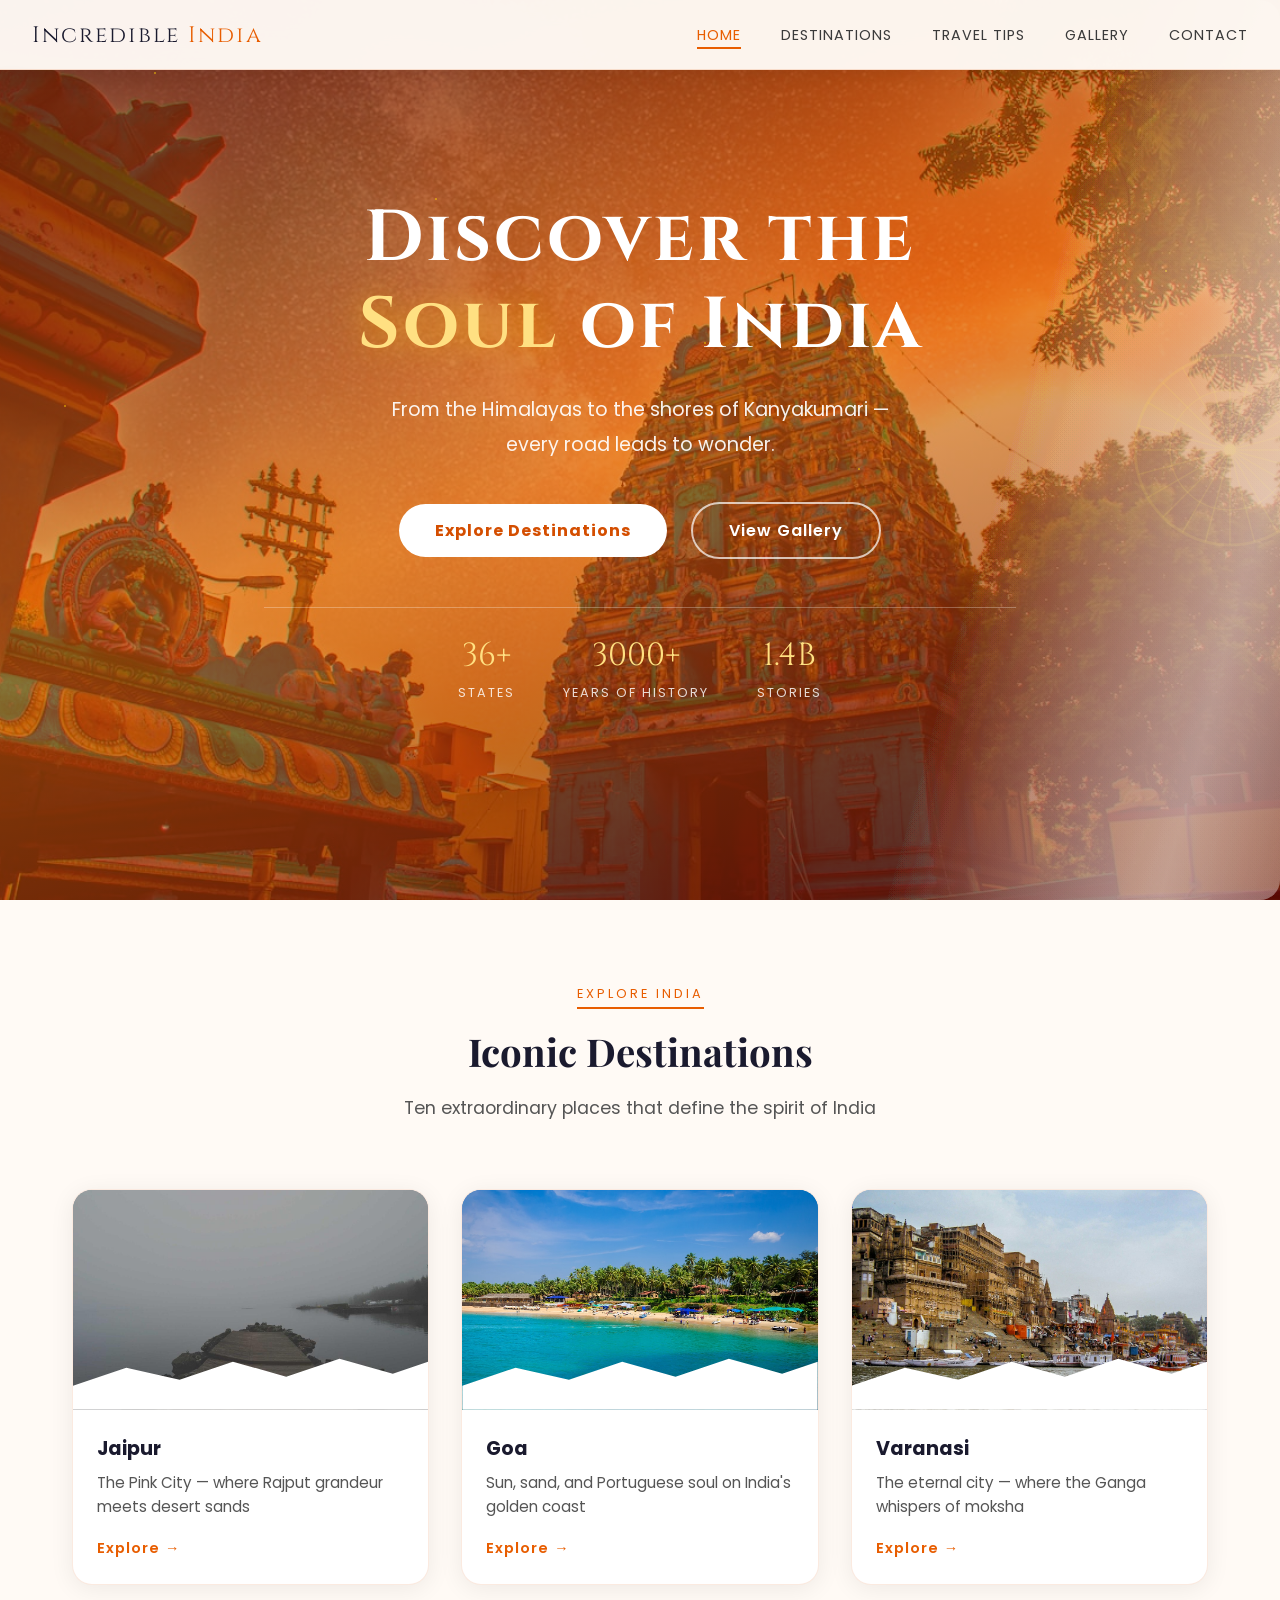
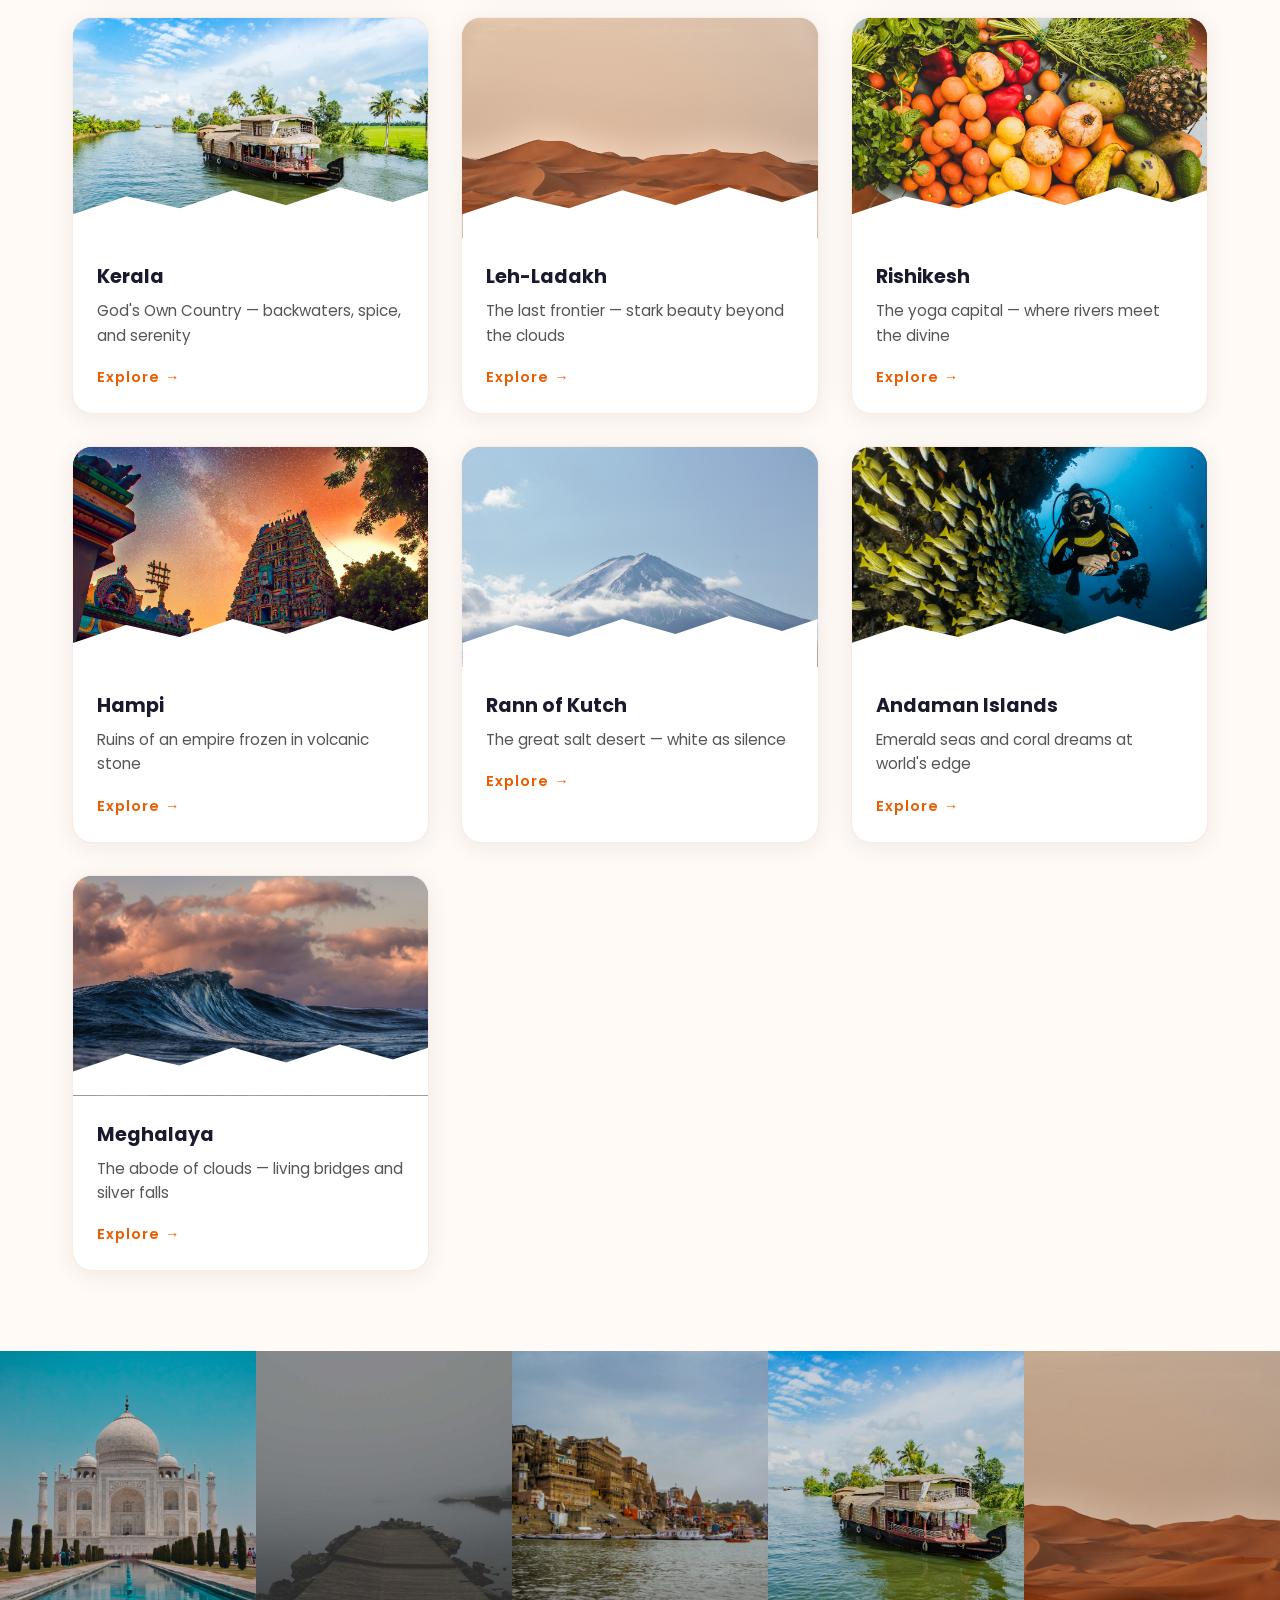
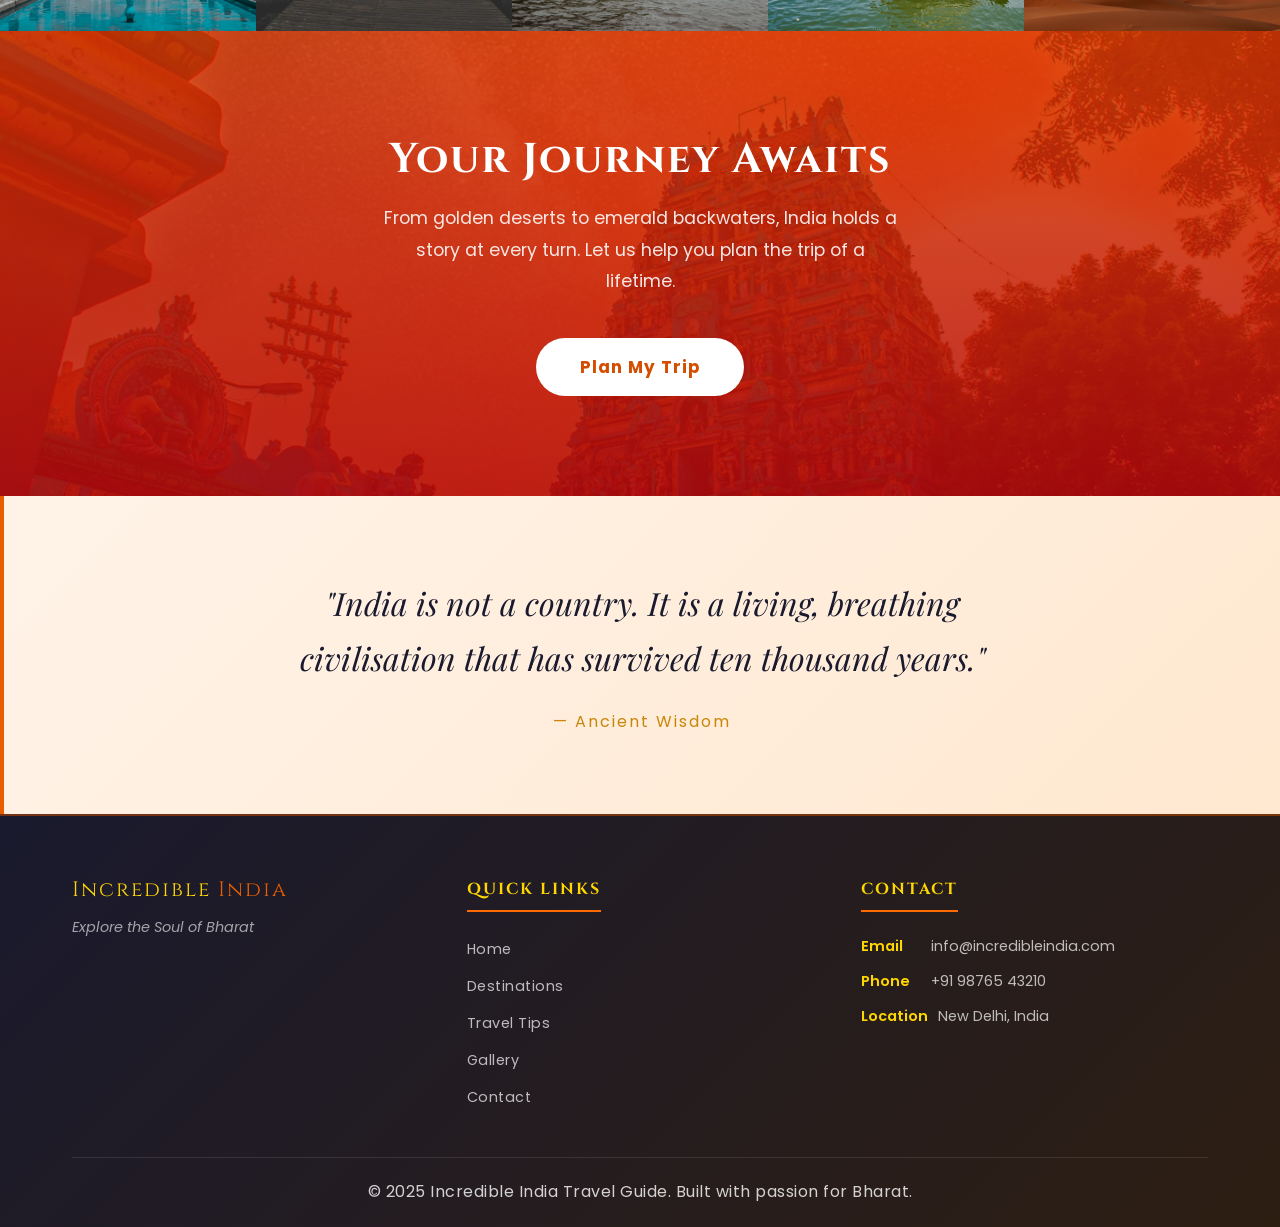
==== index.html @ 0c3a96b6 "Incredible India travel portal — initial commit" ====
<!DOCTYPE html>
<html lang="en">
<head>
  <meta charset="UTF-8">
  <meta name="viewport" content="width=device-width, initial-scale=1.0">
  <title>Incredible India Travel Guide</title>
  <meta name="description" content="Explore India — temples, beaches, mountains and more.">
  <link rel="stylesheet" href="css/style.css">
</head>
<body>

<nav class="navbar">
  <div class="logo">Incredible <span class="logo-accent">India</span></div>
  <ul class="nav-links">
    <li><a href="index.html">Home</a></li>
    <li><a href="destinations.html">Destinations</a></li>
    <li><a href="travel-tips.html">Travel Tips</a></li>
    <li><a href="gallery.html">Gallery</a></li>
    <li><a href="contact.html">Contact</a></li>
  </ul>
  <div class="burger" id="burger-btn">
    <span></span>
    <span></span>
    <span></span>
  </div>
</nav>

<section class="hero">
  <div class="hero-bg"></div>

  <div class="particles-container">
    <div class="particle"></div>
    <div class="particle"></div>
    <div class="particle"></div>
    <div class="particle"></div>
    <div class="particle"></div>
    <div class="particle"></div>
    <div class="particle"></div>
    <div class="particle"></div>
  </div>

  <svg class="chakra-bg" width="200" height="200" viewBox="0 0 200 200" xmlns="http://www.w3.org/2000/svg">
    <circle cx="100" cy="100" r="95" fill="none" stroke="#FFD700" stroke-width="3" opacity="0.12"/>
    <circle cx="100" cy="100" r="60" fill="none" stroke="#FFD700" stroke-width="1.5" opacity="0.12"/>
    <circle cx="100" cy="100" r="6" fill="#FFD700" opacity="0.12"/>
    <g stroke="#FFD700" stroke-width="1.5" opacity="0.12">
      <line x1="100" y1="100" x2="100" y2="5" transform="rotate(0 100 100)"/>
      <line x1="100" y1="100" x2="100" y2="5" transform="rotate(15 100 100)"/>
      <line x1="100" y1="100" x2="100" y2="5" transform="rotate(30 100 100)"/>
      <line x1="100" y1="100" x2="100" y2="5" transform="rotate(45 100 100)"/>
      <line x1="100" y1="100" x2="100" y2="5" transform="rotate(60 100 100)"/>
      <line x1="100" y1="100" x2="100" y2="5" transform="rotate(75 100 100)"/>
      <line x1="100" y1="100" x2="100" y2="5" transform="rotate(90 100 100)"/>
      <line x1="100" y1="100" x2="100" y2="5" transform="rotate(105 100 100)"/>
      <line x1="100" y1="100" x2="100" y2="5" transform="rotate(120 100 100)"/>
      <line x1="100" y1="100" x2="100" y2="5" transform="rotate(135 100 100)"/>
      <line x1="100" y1="100" x2="100" y2="5" transform="rotate(150 100 100)"/>
      <line x1="100" y1="100" x2="100" y2="5" transform="rotate(165 100 100)"/>
      <line x1="100" y1="100" x2="100" y2="5" transform="rotate(180 100 100)"/>
      <line x1="100" y1="100" x2="100" y2="5" transform="rotate(195 100 100)"/>
      <line x1="100" y1="100" x2="100" y2="5" transform="rotate(210 100 100)"/>
      <line x1="100" y1="100" x2="100" y2="5" transform="rotate(225 100 100)"/>
      <line x1="100" y1="100" x2="100" y2="5" transform="rotate(240 100 100)"/>
      <line x1="100" y1="100" x2="100" y2="5" transform="rotate(255 100 100)"/>
      <line x1="100" y1="100" x2="100" y2="5" transform="rotate(270 100 100)"/>
      <line x1="100" y1="100" x2="100" y2="5" transform="rotate(285 100 100)"/>
      <line x1="100" y1="100" x2="100" y2="5" transform="rotate(300 100 100)"/>
      <line x1="100" y1="100" x2="100" y2="5" transform="rotate(315 100 100)"/>
      <line x1="100" y1="100" x2="100" y2="5" transform="rotate(330 100 100)"/>
      <line x1="100" y1="100" x2="100" y2="5" transform="rotate(345 100 100)"/>
    </g>
  </svg>

  <div class="hero-content">
    <h1>Discover the <span>Soul</span> of India</h1>
    <p>From the Himalayas to the shores of Kanyakumari —
       every road leads to wonder.</p>
    <div class="hero-buttons">
      <a href="destinations.html" class="btn btn-primary">Explore Destinations</a>
      <a href="gallery.html" class="btn btn-outline">View Gallery</a>
    </div>
    <div class="hero-stats">
      <div class="stat-item">
        <span class="stat-number">36+</span>
        <span class="stat-label">States</span>
      </div>
      <div class="stat-item">
        <span class="stat-number">3000+</span>
        <span class="stat-label">Years of History</span>
      </div>
      <div class="stat-item">
        <span class="stat-number">1.4B</span>
        <span class="stat-label">Stories</span>
      </div>
    </div>
  </div>
</section>

<section class="destinations-preview" id="destinations-preview">
  <div class="container">
    <div class="section-header">
      <span class="section-tag">Explore India</span>
      <h2>Iconic Destinations</h2>
      <p>Ten extraordinary places that define the spirit of India</p>
    </div>
    <div class="cards-grid">

      <div class="dest-card card-jaipur">
        <div class="card-art"><img src="images/jaipur.jpg" alt="Hawa Mahal, Jaipur" loading="lazy"></div>
        <div class="card-info">
          <h3>Jaipur</h3>
          <p>The Pink City — where Rajput grandeur meets desert sands</p>
          <a href="destinations.html#jaipur" class="card-link">Explore <span>→</span></a>
        </div>
      </div>

      <div class="dest-card card-goa">
        <div class="card-art"><img src="images/goa.jpg" alt="Goa Beach" loading="lazy"></div>
        <div class="card-info">
          <h3>Goa</h3>
          <p>Sun, sand, and Portuguese soul on India's golden coast</p>
          <a href="destinations.html#goa" class="card-link">Explore <span>→</span></a>
        </div>
      </div>

      <div class="dest-card card-varanasi">
        <div class="card-art"><img src="images/varanasi.jpg" alt="Varanasi Ghats" loading="lazy"></div>
        <div class="card-info">
          <h3>Varanasi</h3>
          <p>The eternal city — where the Ganga whispers of moksha</p>
          <a href="destinations.html#varanasi" class="card-link">Explore <span>→</span></a>
        </div>
      </div>

      <div class="dest-card card-kerala">
        <div class="card-art"><img src="images/kerala.jpg" alt="Kerala Backwaters" loading="lazy"></div>
        <div class="card-info">
          <h3>Kerala</h3>
          <p>God's Own Country — backwaters, spice, and serenity</p>
          <a href="destinations.html#kerala" class="card-link">Explore <span>→</span></a>
        </div>
      </div>

      <div class="dest-card card-ladakh">
        <div class="card-art"><img src="images/ladakh.jpg" alt="Leh-Ladakh Mountains" loading="lazy"></div>
        <div class="card-info">
          <h3>Leh-Ladakh</h3>
          <p>The last frontier — stark beauty beyond the clouds</p>
          <a href="destinations.html#ladakh" class="card-link">Explore <span>→</span></a>
        </div>
      </div>

      <div class="dest-card card-rishikesh">
        <div class="card-art"><img src="images/rishikesh.jpg" alt="Rishikesh Ganga" loading="lazy"></div>
        <div class="card-info">
          <h3>Rishikesh</h3>
          <p>The yoga capital — where rivers meet the divine</p>
          <a href="destinations.html#rishikesh" class="card-link">Explore <span>→</span></a>
        </div>
      </div>

      <div class="dest-card card-hampi">
        <div class="card-art"><img src="images/hampi.jpg" alt="Hampi Ruins" loading="lazy"></div>
        <div class="card-info">
          <h3>Hampi</h3>
          <p>Ruins of an empire frozen in volcanic stone</p>
          <a href="destinations.html#hampi" class="card-link">Explore <span>→</span></a>
        </div>
      </div>

      <div class="dest-card card-kutch">
        <div class="card-art"><img src="images/kutch.jpg" alt="Rann of Kutch" loading="lazy"></div>
        <div class="card-info">
          <h3>Rann of Kutch</h3>
          <p>The great salt desert — white as silence</p>
          <a href="destinations.html#kutch" class="card-link">Explore <span>→</span></a>
        </div>
      </div>

      <div class="dest-card card-andaman">
        <div class="card-art"><img src="images/andaman.jpg" alt="Andaman Beach" loading="lazy"></div>
        <div class="card-info">
          <h3>Andaman Islands</h3>
          <p>Emerald seas and coral dreams at world's edge</p>
          <a href="destinations.html#andaman" class="card-link">Explore <span>→</span></a>
        </div>
      </div>

      <div class="dest-card card-meghalaya">
        <div class="card-art"><img src="images/meghalaya.jpg" alt="Meghalaya Waterfalls" loading="lazy"></div>
        <div class="card-info">
          <h3>Meghalaya</h3>
          <p>The abode of clouds — living bridges and silver falls</p>
          <a href="destinations.html#meghalaya" class="card-link">Explore <span>→</span></a>
        </div>
      </div>

    </div>
  </div>
</section>

<div class="photo-strip">
  <div class="photo-strip-item">
    <img src="images/taj.jpg" alt="Taj Mahal" loading="lazy">
    <span class="strip-label">Taj Mahal</span>
  </div>
  <div class="photo-strip-item">
    <img src="images/jaipur.jpg" alt="Jaipur" loading="lazy">
    <span class="strip-label">Jaipur</span>
  </div>
  <div class="photo-strip-item">
    <img src="images/varanasi.jpg" alt="Varanasi" loading="lazy">
    <span class="strip-label">Varanasi</span>
  </div>
  <div class="photo-strip-item">
    <img src="images/kerala.jpg" alt="Kerala" loading="lazy">
    <span class="strip-label">Kerala</span>
  </div>
  <div class="photo-strip-item">
    <img src="images/ladakh.jpg" alt="Ladakh" loading="lazy">
    <span class="strip-label">Ladakh</span>
  </div>
</div>

<section class="cta-section">
  <div class="cta-bg"></div>
  <div class="cta-content">
    <h2>Your Journey Awaits</h2>
    <p>From golden deserts to emerald backwaters, India holds a story at every turn. Let us help you plan the trip of a lifetime.</p>
    <a href="contact.html" class="btn btn-primary">Plan My Trip</a>
  </div>
</section>

<section class="quote-section">
  <div class="container">
    <blockquote>
      "India is not a country. It is a living, breathing civilisation
      that has survived ten thousand years."
    </blockquote>
    <cite>— Ancient Wisdom</cite>
  </div>
</section>

<footer class="footer">
  <div class="container">
    <div class="footer-grid">
      <div class="footer-col">
        <div class="footer-logo">Incredible <span class="logo-accent">India</span></div>
        <p class="footer-tagline">Explore the Soul of Bharat</p>
        <div class="social-icons">
          <a href="#" aria-label="Facebook"></a>
          <a href="#" aria-label="Instagram"></a>
          <a href="#" aria-label="Twitter"></a>
        </div>
      </div>
      <div class="footer-col">
        <h4>Quick Links</h4>
        <ul class="footer-links">
          <li><a href="index.html">Home</a></li>
          <li><a href="destinations.html">Destinations</a></li>
          <li><a href="travel-tips.html">Travel Tips</a></li>
          <li><a href="gallery.html">Gallery</a></li>
          <li><a href="contact.html">Contact</a></li>
        </ul>
      </div>
      <div class="footer-col">
        <h4>Contact</h4>
        <div class="contact-item">
          <span class="contact-label">Email</span>
          <span>info@incredibleindia.com</span>
        </div>
        <div class="contact-item">
          <span class="contact-label">Phone</span>
          <span>+91 98765 43210</span>
        </div>
        <div class="contact-item">
          <span class="contact-label">Location</span>
          <span>New Delhi, India</span>
        </div>
      </div>
    </div>
    <div class="footer-bottom">
      <p>© 2025 Incredible India Travel Guide. Built with passion for Bharat.</p>
    </div>
  </div>
</footer>

<script src="js/script.js"></script>
</body>
</html>
---- css/style.css ----
﻿@import url('https://fonts.googleapis.com/css2?family=Cinzel:wght@400;600;700;900&family=Playfair+Display:ital,wght@0,400;0,600;0,700;1,400;1,600&family=Poppins:ital,wght@0,300;0,400;0,500;0,600;0,700;1,300;1,400&display=swap');

:root {
  --saffron: #FF6B00;
  --deep-saffron: #E55A00;
  --india-green: #138808;
  --navy: #000080;
  --gold: #FFD700;
  --cream: #FFF8F0;
  --charcoal: #1a1a2e;
  --glass: rgba(255, 255, 255, 0.08);
  --shadow: 0 8px 32px rgba(0, 0, 0, 0.3);
  --transition: all 0.4s cubic-bezier(0.175, 0.885, 0.32, 1.275);
}

*,
*::before,
*::after {
  margin: 0;
  padding: 0;
  box-sizing: border-box;
}

body {
  background-color: var(--charcoal);
  color: var(--cream);
  font-family: 'Poppins', sans-serif;
}

h1 {
  font-family: 'Cinzel', serif;
  font-size: 3.5rem;
  color: var(--gold);
  letter-spacing: 3px;
}

h2 {
  font-family: 'Playfair Display', serif;
  font-size: 2.5rem;
  color: var(--cream);
}

h3 {
  font-family: 'Poppins', sans-serif;
  font-size: 1.5rem;
  color: var(--saffron);
}

p {
  font-family: 'Poppins', sans-serif;
  font-size: 1rem;
  line-height: 1.8;
  color: rgba(255, 255, 255, 0.8);
}

a {
  text-decoration: none;
  color: inherit;
}

.container {
  max-width: 1200px;
  margin: 0 auto;
  padding: 0 2rem;
}

.section-padding {
  padding: 80px 0;
}

.text-center {
  text-align: center;
}

.text-gold {
  color: var(--gold);
}

.text-saffron {
  color: var(--saffron);
}

.navbar {
  position: fixed;
  top: 0;
  width: 100%;
  z-index: 1000;
  height: 70px;
  display: flex;
  justify-content: space-between;
  align-items: center;
  padding: 0 2rem;
  background: rgba(10, 10, 30, 0.95);
  backdrop-filter: blur(20px);
  -webkit-backdrop-filter: blur(20px);
  border-bottom: 1px solid rgba(255, 215, 0, 0.2);
}

.logo {
  font-family: 'Cinzel', serif;
  font-size: 1.4rem;
  color: var(--gold);
  cursor: pointer;
  user-select: none;
  letter-spacing: 2px;
}

.logo-accent {
  color: var(--saffron);
}

.nav-links {
  display: flex;
  gap: 2.5rem;
  list-style: none;
}

.nav-links a {
  font-family: 'Poppins', sans-serif;
  font-size: 0.9rem;
  letter-spacing: 1px;
  text-transform: uppercase;
  color: var(--cream);
  position: relative;
  padding-bottom: 4px;
  transition: var(--transition);
}

.nav-links a::after {
  content: '';
  position: absolute;
  bottom: 0;
  left: 0;
  width: 0;
  height: 2px;
  background: var(--saffron);
  transition: width 0.3s ease;
}

.nav-links a:hover {
  color: var(--saffron);
}

.nav-links a:hover::after {
  width: 100%;
}

.burger {
  display: none;
  flex-direction: column;
  cursor: pointer;
}

.burger span {
  display: block;
  width: 25px;
  height: 2px;
  background: var(--cream);
  margin: 5px 0;
  transition: 0.3s ease;
  border-radius: 2px;
}

@media (max-width: 768px) {
  .burger {
    display: flex;
  }

  .nav-links {
    position: fixed;
    top: 70px;
    left: 0;
    width: 100%;
    flex-direction: column;
    align-items: center;
    gap: 0;
    background: rgba(10, 10, 30, 0.98);
    backdrop-filter: blur(20px);
    -webkit-backdrop-filter: blur(20px);
    max-height: 0;
    overflow: hidden;
    transition: max-height 0.4s ease;
  }

  .nav-links.open {
    max-height: 400px;
  }

  .nav-links li {
    width: 100%;
    text-align: center;
  }

  .nav-links a {
    display: block;
    padding: 1rem 2rem;
    border-bottom: 1px solid rgba(255, 215, 0, 0.1);
  }

  .nav-links a::after {
    display: none;
  }

.burger.active span:nth-child(1) {
    transform: translateY(7px) rotate(45deg);
  }

  .burger.active span:nth-child(2) {
    opacity: 0;
  }

  .burger.active span:nth-child(3) {
    transform: translateY(-7px) rotate(-45deg);
  }
}

.footer {
  background: linear-gradient(135deg, #0a0a1e 0%, #1a1a2e 100%);
  border-top: 2px solid rgba(255, 215, 0, 0.3);
  padding: 60px 0 20px;
}

.footer-grid {
  display: grid;
  grid-template-columns: repeat(3, 1fr);
  gap: 3rem;
  margin-bottom: 3rem;
}

.footer-col h4 {
  font-family: 'Cinzel', serif;
  font-size: 1rem;
  color: var(--gold);
  letter-spacing: 2px;
  text-transform: uppercase;
  margin-bottom: 1.5rem;
  position: relative;
  padding-bottom: 0.75rem;
  display: inline-block;
}

.footer-col h4::after {
  content: '';
  position: absolute;
  bottom: 0;
  left: 0;
  width: 100%;
  height: 2px;
  background: var(--saffron);
}

.footer-logo {
  font-family: 'Cinzel', serif;
  font-size: 1.3rem;
  color: var(--gold);
  letter-spacing: 2px;
  margin-bottom: 0.75rem;
}

.footer-logo .logo-accent {
  color: var(--saffron);
}

.footer-tagline {
  font-size: 0.9rem;
  color: rgba(255, 255, 255, 0.6);
  font-style: italic;
  margin-bottom: 1.5rem;
  line-height: 1.6;
}

.social-icons {
  display: flex;
  align-items: center;
  gap: 0;
}

.social-icons a {
  font-size: 2rem;
  color: var(--cream);
  margin-right: 1rem;
  display: inline-block;
  transition: var(--transition);
  line-height: 1;
}

.social-icons a:hover {
  color: var(--saffron);
  transform: scale(1.2);
}

.footer-links {
  list-style: none;
  display: flex;
  flex-direction: column;
  gap: 0.75rem;
}

.footer-links a {
  font-size: 0.9rem;
  color: rgba(255, 255, 255, 0.7);
  letter-spacing: 0.5px;
  transition: color 0.3s ease, padding-left 0.3s ease;
  display: inline-block;
}

.footer-links a:hover {
  color: var(--saffron);
  padding-left: 6px;
}

.contact-item {
  display: flex;
  align-items: flex-start;
  gap: 0.6rem;
  margin-bottom: 0.85rem;
  font-size: 0.9rem;
  color: rgba(255, 255, 255, 0.7);
  line-height: 1.5;
}

.contact-label {
  font-weight: 600;
  color: var(--gold);
  min-width: 60px;
  flex-shrink: 0;
}

.footer-bottom {
  border-top: 1px solid rgba(255, 255, 255, 0.1);
  padding-top: 20px;
  text-align: center;
  color: rgba(255, 255, 255, 0.5);
  font-size: 0.85rem;
  letter-spacing: 0.5px;
}

@media (max-width: 768px) {
  .footer-grid {
    grid-template-columns: 1fr;
    gap: 2rem;
  }

  .footer-col h4::after {
    width: 40px;
  }
}

.hero {
  height: 100vh;
  position: relative;
  overflow: hidden;
  display: flex;
  align-items: center;
  justify-content: center;
}

.hero-bg {
  position: absolute;
  inset: 0;
  background: linear-gradient(-45deg, #0f0c29, #302b63, #1a0a00, #24243e);
  background-size: 400% 400%;
  animation: gradientShift 15s ease infinite;
}

@keyframes gradientShift {
  0%   { background-position: 0% 50%; }
  50%  { background-position: 100% 50%; }
  100% { background-position: 0% 50%; }
}

.particles-container {
  position: absolute;
  inset: 0;
  pointer-events: none;
}

.particle {
  position: absolute;
  width: 2px;
  height: 2px;
  background: var(--gold);
  border-radius: 50%;
  opacity: 0.6;
  animation: floatParticle 6s ease-in-out infinite;
}

@keyframes floatParticle {
  0%,  100% { transform: translateY(0);     opacity: 0.6; }
  50%        { transform: translateY(-30px); opacity: 1;   }
}

.particle:nth-child(1)  { top: 8%;  left: 12%;  animation-delay: 0s;    }
.particle:nth-child(2)  { top: 15%; left: 78%;  animation-delay: 0.25s; }
.particle:nth-child(3)  { top: 22%; left: 34%;  animation-delay: 0.5s;  }
.particle:nth-child(4)  { top: 30%; left: 91%;  animation-delay: 0.75s; }
.particle:nth-child(5)  { top: 38%; left: 55%;  animation-delay: 1s;    }
.particle:nth-child(6)  { top: 45%; left: 5%;   animation-delay: 1.25s; }
.particle:nth-child(7)  { top: 52%; left: 67%;  animation-delay: 1.5s;  }
.particle:nth-child(8)  { top: 60%; left: 23%;  animation-delay: 1.75s; }
.particle:nth-child(9)  { top: 68%; left: 84%;  animation-delay: 2s;    }
.particle:nth-child(10) { top: 75%; left: 42%;  animation-delay: 2.25s; }
.particle:nth-child(11) { top: 83%; left: 9%;   animation-delay: 2.5s;  }
.particle:nth-child(12) { top: 90%; left: 60%;  animation-delay: 2.75s; }
.particle:nth-child(13) { top: 5%;  left: 47%;  animation-delay: 3s;    }
.particle:nth-child(14) { top: 18%; left: 95%;  animation-delay: 3.25s; }
.particle:nth-child(15) { top: 28%; left: 17%;  animation-delay: 3.5s;  }
.particle:nth-child(16) { top: 40%; left: 73%;  animation-delay: 3.75s; }
.particle:nth-child(17) { top: 55%; left: 38%;  animation-delay: 4s;    }
.particle:nth-child(18) { top: 63%; left: 2%;   animation-delay: 4.25s; }
.particle:nth-child(19) { top: 72%; left: 88%;  animation-delay: 4.5s;  }
.particle:nth-child(20) { top: 80%; left: 50%;  animation-delay: 4.75s; }
.particle:nth-child(21) { top: 12%; left: 62%;  animation-delay: 5s;    }
.particle:nth-child(22) { top: 35%; left: 28%;  animation-delay: 5.25s; }
.particle:nth-child(23) { top: 48%; left: 82%;  animation-delay: 5.5s;  }
.particle:nth-child(24) { top: 87%; left: 31%;  animation-delay: 5.75s; }
.particle:nth-child(25) { top: 95%; left: 76%;  animation-delay: 6s;    }

.chakra-bg {
  position: absolute;
  right: -50px;
  top: 50%;
  transform: translateY(-50%);
  animation: spin 30s linear infinite;
  pointer-events: none;
}

@keyframes spin {
  from { transform: translateY(-50%) rotate(0deg);   }
  to   { transform: translateY(-50%) rotate(360deg); }
}

.hero-content {
  position: relative;
  z-index: 2;
  text-align: center;
  max-width: 800px;
  padding: 0 1.5rem;
}

.hero-label {
  display: inline-block;
  background: rgba(255, 107, 0, 0.2);
  border: 1px solid var(--saffron);
  color: var(--saffron);
  padding: 6px 20px;
  border-radius: 50px;
  font-size: 0.85rem;
  letter-spacing: 3px;
  text-transform: uppercase;
  margin-bottom: 1.5rem;
}

.hero-content h1 {
  font-size: 4.5rem;
  font-family: 'Cinzel', serif;
  line-height: 1.2;
  margin-bottom: 1.5rem;
  color: var(--gold);
}

.hero-content h1 span {
  color: var(--saffron);
  text-shadow: 0 0 30px rgba(255, 107, 0, 0.5);
}

.hero-content p {
  font-size: 1.2rem;
  color: rgba(255, 255, 255, 0.8);
  max-width: 550px;
  margin: 0 auto 2.5rem;
  line-height: 1.8;
}

.btn {
  display: inline-block;
  padding: 14px 36px;
  border-radius: 50px;
  font-size: 1rem;
  font-family: 'Poppins', sans-serif;
  font-weight: 600;
  letter-spacing: 1px;
  transition: var(--transition);
  cursor: pointer;
  text-decoration: none;
  margin: 0 10px;
}

.btn-primary {
  background: linear-gradient(135deg, #FF6B00, #E55A00);
  color: #fff;
  border: none;
}

.btn-primary:hover {
  transform: translateY(-3px);
  box-shadow: 0 15px 40px rgba(255, 107, 0, 0.4);
  color: #fff;
}

.btn-outline {
  background: transparent;
  color: var(--gold);
  border: 2px solid var(--gold);
}

.btn-outline:hover {
  background: var(--gold);
  color: var(--charcoal);
  transform: translateY(-3px);
}

.hero-stats {
  display: flex;
  gap: 3rem;
  justify-content: center;
  margin-top: 3rem;
  padding-top: 2rem;
  border-top: 1px solid rgba(255, 255, 255, 0.15);
}

.stat-item {
  text-align: center;
}

.stat-number {
  font-size: 2rem;
  font-family: 'Cinzel', serif;
  color: var(--gold);
  display: block;
  line-height: 1;
  margin-bottom: 0.4rem;
}

.stat-label {
  font-size: 0.8rem;
  text-transform: uppercase;
  letter-spacing: 2px;
  color: rgba(255, 255, 255, 0.6);
}

@media (max-width: 768px) {
  .hero-content h1 {
    font-size: 2.8rem;
  }

  .hero-content p {
    font-size: 1rem;
  }

  .hero-stats {
    gap: 1.5rem;
  }

  .stat-number {
    font-size: 1.5rem;
  }

  .btn {
    padding: 12px 24px;
    font-size: 0.9rem;
    margin: 6px 6px;
  }

  .chakra-bg {
    right: -120px;
    opacity: 0.07;
  }
}

.destinations-preview {
  padding: 80px 0;
}

.section-header {
  text-align: center;
}

.section-tag {
  display: inline-block;
  font-size: 0.8rem;
  text-transform: uppercase;
  letter-spacing: 3px;
  color: var(--saffron);
  border-bottom: 2px solid var(--saffron);
  padding-bottom: 4px;
  margin-bottom: 1rem;
}

.section-header h2 {
  font-family: 'Playfair Display', serif;
  font-size: 3rem;
  color: var(--gold);
  margin-bottom: 1rem;
}

.section-header p {
  max-width: 500px;
  margin: 0 auto;
  color: rgba(255, 255, 255, 0.7);
  font-size: 1rem;
  line-height: 1.8;
}

.cards-grid {
  display: grid;
  grid-template-columns: repeat(auto-fit, minmax(320px, 1fr));
  gap: 2rem;
  margin-top: 4rem;
}

.dest-card {
  border-radius: 20px;
  overflow: hidden;
  background: rgba(255, 255, 255, 0.05);
  border: 1px solid rgba(255, 255, 255, 0.1);
  transition: var(--transition);
  cursor: pointer;
}

.dest-card:hover {
  transform: translateY(-12px);
}

.card-jaipur:hover   { box-shadow: 0 25px 60px rgba(168, 85, 247, 0.30); }
.card-goa:hover      { box-shadow: 0 25px 60px rgba(0, 147, 233, 0.30);  }
.card-varanasi:hover { box-shadow: 0 25px 60px rgba(248, 151, 30, 0.35); }
.card-kerala:hover   { box-shadow: 0 25px 60px rgba(17, 153, 142, 0.30); }
.card-ladakh:hover   { box-shadow: 0 25px 60px rgba(142, 84, 233, 0.30); }
.card-rishikesh:hover{ box-shadow: 0 25px 60px rgba(56, 239, 125, 0.25); }
.card-hampi:hover    { box-shadow: 0 25px 60px rgba(201, 75, 75, 0.30);  }
.card-kutch:hover    { box-shadow: 0 25px 60px rgba(201, 214, 255, 0.20);}
.card-andaman:hover  { box-shadow: 0 25px 60px rgba(0, 180, 219, 0.30);  }
.card-meghalaya:hover{ box-shadow: 0 25px 60px rgba(137, 247, 254, 0.25);}

.card-art {
  height: 220px;
  position: relative;
  overflow: hidden;
}

.card-jaipur   .card-art { background: linear-gradient(135deg, #ff9a9e, #fad0c4, #a855f7); }
.card-goa      .card-art { background: linear-gradient(135deg, #0093E9, #80D0C7, #00c6ff); }
.card-varanasi .card-art { background: linear-gradient(135deg, #f7971e, #ffd200, #e85d04); }
.card-kerala   .card-art { background: linear-gradient(135deg, #134e5e, #71b280, #11998e); }
.card-ladakh   .card-art { background: linear-gradient(135deg, #4776E6, #8E54E9, #a8edea); }
.card-rishikesh .card-art{ background: linear-gradient(135deg, #11998e, #38ef7d, #1a6b3a); }
.card-hampi    .card-art { background: linear-gradient(135deg, #c94b4b, #4b134f, #e07b39); }
.card-kutch    .card-art { background: linear-gradient(135deg, #e0e0e0, #c9d6ff, #e2e2e2); }
.card-andaman  .card-art { background: linear-gradient(135deg, #00b4db, #0083b0, #48c6ef); }
.card-meghalaya .card-art{ background: linear-gradient(135deg, #4ca1af, #2c3e50, #89f7fe); }

.card-art::before {
  content: '';
  position: absolute;
  bottom: 0;
  left: 0;
  right: 0;
  height: 60px;
  background: rgba(10, 10, 30, 1);
  clip-path: polygon(
    0 60%, 15% 30%, 30% 50%, 45% 20%,
    60% 45%, 75% 15%, 90% 40%, 100% 20%,
    100% 100%, 0 100%
  );
}

.card-info {
  padding: 1.5rem;
}

.card-info h3 {
  font-family: 'Poppins', sans-serif;
  font-size: 1.3rem;
  font-weight: 700;
  color: var(--cream);
  margin-bottom: 0.5rem;
}

.card-info p {
  font-size: 0.9rem;
  color: rgba(255, 255, 255, 0.65);
  line-height: 1.6;
  margin-bottom: 1rem;
}

.card-link {
  color: var(--saffron);
  font-size: 0.9rem;
  font-weight: 600;
  letter-spacing: 1px;
  display: inline-flex;
  align-items: center;
  gap: 5px;
  transition: gap 0.3s ease;
}

.card-link span {
  display: inline-block;
  transition: transform 0.3s ease;
}

.card-link:hover span {
  transform: translateX(5px);
}

.card-link:hover {
  color: var(--gold);
}

@media (max-width: 768px) {
  .section-header h2 {
    font-size: 2.2rem;
  }

  .cards-grid {
    grid-template-columns: 1fr;
  }
}

.quote-section {
  padding: 80px 0;
  background: linear-gradient(135deg, rgba(255, 107, 0, 0.1), rgba(0, 0, 0, 0));
  border-left: 4px solid var(--saffron);
}

.quote-section blockquote {
  font-family: 'Playfair Display', serif;
  font-style: italic;
  font-size: 2rem;
  color: var(--cream);
  max-width: 750px;
  margin: 0 auto;
  line-height: 1.7;
  text-align: center;
}

.quote-section cite {
  display: block;
  margin-top: 1.5rem;
  color: var(--gold);
  font-size: 1rem;
  letter-spacing: 2px;
  font-style: normal;
  text-align: center;
}

@media (max-width: 768px) {
  .quote-section blockquote {
    font-size: 1.4rem;
  }
}

.page-hero {
  height: 50vh;
  position: relative;
  overflow: hidden;
  display: flex;
  align-items: center;
  justify-content: center;
  text-align: center;
  padding-top: 70px;
}

.page-hero-content {
  position: relative;
  z-index: 2;
  padding: 0 1.5rem;
}

.page-hero h1 {
  font-family: 'Cinzel', serif;
  font-size: 3rem;
  color: var(--gold);
  letter-spacing: 3px;
  margin-bottom: 0;
}

.page-hero p {
  font-size: 1.1rem;
  color: rgba(255, 255, 255, 0.75);
  margin-top: 1rem;
  line-height: 1.7;
}

.destinations-main {
  padding: 80px 0;
}

.dest-block {
  display: grid;
  grid-template-columns: 1fr 1fr;
  gap: 4rem;
  align-items: center;
  margin-bottom: 6rem;
  padding-bottom: 6rem;
  border-bottom: 1px solid rgba(255, 255, 255, 0.08);
}

.dest-block:last-child {
  border-bottom: none;
  margin-bottom: 0;
}

.dest-block--reverse {
  direction: rtl;
}

.dest-block--reverse > * {
  direction: ltr;
}

.dest-visual {
  height: 450px;
  border-radius: 20px;
  overflow: hidden;
  position: relative;
  display: flex;
  align-items: center;
  justify-content: center;
  box-shadow: var(--shadow);
}

.dest-visual.card-jaipur    { background: linear-gradient(135deg, #ff9a9e, #fad0c4, #a855f7); }
.dest-visual.card-goa       { background: linear-gradient(135deg, #0093E9, #80D0C7, #00c6ff); }
.dest-visual.card-varanasi  { background: linear-gradient(135deg, #f7971e, #ffd200, #e85d04); }
.dest-visual.card-kerala    { background: linear-gradient(135deg, #134e5e, #71b280, #11998e); }
.dest-visual.card-ladakh    { background: linear-gradient(135deg, #4776E6, #8E54E9, #a8edea); }
.dest-visual.card-rishikesh { background: linear-gradient(135deg, #11998e, #38ef7d, #1a6b3a); }
.dest-visual.card-hampi     { background: linear-gradient(135deg, #c94b4b, #4b134f, #e07b39); }
.dest-visual.card-kutch     { background: linear-gradient(135deg, #e0e0e0, #c9d6ff, #e2e2e2); }
.dest-visual.card-andaman   { background: linear-gradient(135deg, #00b4db, #0083b0, #48c6ef); }
.dest-visual.card-meghalaya { background: linear-gradient(135deg, #4ca1af, #2c3e50, #89f7fe); }

.dest-visual-inner {
  text-align: center;
  z-index: 2;
  position: relative;
}

.dest-icon {
  font-size: 5rem;
  line-height: 1;
  filter: drop-shadow(0 4px 20px rgba(0,0,0,0.4));
}

.dest-city-name {
  font-family: 'Cinzel', serif;
  font-size: 4rem;
  color: rgba(255, 255, 255, 0.15);
  letter-spacing: 8px;
  position: absolute;
  bottom: 2rem;
  left: 0;
  right: 0;
  text-align: center;
  pointer-events: none;
  line-height: 1;
}

.dest-details {
  padding: 1rem 0;
}

.dest-tag {
  display: inline-block;
  font-size: 0.75rem;
  text-transform: uppercase;
  letter-spacing: 2px;
  color: var(--saffron);
  border: 1px solid var(--saffron);
  padding: 3px 12px;
  border-radius: 50px;
  margin-bottom: 0.75rem;
}

.dest-details h2 {
  font-family: 'Playfair Display', serif;
  font-size: 2.5rem;
  color: var(--gold);
  margin-bottom: 0.25rem;
  line-height: 1.2;
}

.dest-tagline {
  font-family: 'Cinzel', serif;
  font-size: 1.2rem;
  color: rgba(255, 255, 255, 0.6);
  margin-bottom: 2rem;
  letter-spacing: 1px;
}

.dest-meta {
  display: flex;
  gap: 2rem;
  margin-bottom: 2rem;
  padding: 1.5rem;
  background: var(--glass);
  border-radius: 12px;
  border: 1px solid rgba(255, 255, 255, 0.1);
  backdrop-filter: blur(10px);
}

.meta-item {
  display: flex;
  gap: 1rem;
  align-items: center;
}

.meta-icon {
  font-size: 1.5rem;
  line-height: 1;
  flex-shrink: 0;
}

.meta-item strong {
  color: var(--gold);
  display: block;
  font-size: 0.85rem;
  letter-spacing: 1px;
  text-transform: uppercase;
  margin-bottom: 2px;
}

.meta-item div {
  font-size: 0.9rem;
  color: rgba(255, 255, 255, 0.75);
  line-height: 1.5;
}

.dest-attractions,
.dest-food {
  margin-bottom: 1.5rem;
}

.dest-attractions h4,
.dest-food h4 {
  color: var(--saffron);
  font-size: 0.85rem;
  letter-spacing: 2px;
  text-transform: uppercase;
  margin-bottom: 1rem;
  font-family: 'Poppins', sans-serif;
  font-weight: 600;
}

.dest-attractions ul {
  padding-left: 1.2rem;
  list-style: disc;
}

.dest-attractions li {
  color: rgba(255, 255, 255, 0.75);
  margin-bottom: 0.5rem;
  line-height: 1.6;
  font-size: 0.95rem;
}

.food-tags {
  display: flex;
  flex-wrap: wrap;
  gap: 0.5rem;
}

.food-tags span {
  background: rgba(255, 107, 0, 0.15);
  border: 1px solid rgba(255, 107, 0, 0.4);
  color: var(--saffron);
  padding: 4px 14px;
  border-radius: 50px;
  font-size: 0.85rem;
  font-family: 'Poppins', sans-serif;
  transition: background 0.3s ease;
}

.food-tags span:hover {
  background: rgba(255, 107, 0, 0.3);
}

.dest-story {
  margin-top: 1.5rem;
  font-style: italic;
  color: rgba(255, 255, 255, 0.7);
  line-height: 1.8;
  border-left: 3px solid var(--gold);
  padding-left: 1rem;
  font-size: 0.95rem;
}

@media (max-width: 900px) {
  .dest-block,
  .dest-block--reverse {
    grid-template-columns: 1fr;
    direction: ltr;
    gap: 2rem;
    margin-bottom: 4rem;
    padding-bottom: 4rem;
  }

  .dest-visual {
    height: 300px;
  }

  .dest-city-name {
    font-size: 2.5rem;
  }

  .dest-details h2 {
    font-size: 2rem;
  }

  .page-hero h1 {
    font-size: 2.2rem;
  }

  .dest-meta {
    flex-direction: column;
    gap: 1rem;
  }
}

.tips-section {
  padding: 80px 0;
  background: rgba(255, 255, 255, 0.02);
}

.tips-grid {
  display: grid;
  grid-template-columns: repeat(auto-fit, minmax(340px, 1fr));
  gap: 2rem;
  margin-top: 4rem;
}

.tip-card {
  background: linear-gradient(
    135deg,
    rgba(255, 255, 255, 0.05) 0%,
    rgba(255, 255, 255, 0.02) 100%
  );
  border: 1px solid rgba(255, 255, 255, 0.1);
  border-radius: 20px;
  padding: 2.5rem;
  position: relative;
  overflow: hidden;
  transition: var(--transition);
}

.tip-card::before {
  content: '';
  position: absolute;
  top: -50%;
  left: -50%;
  width: 200%;
  height: 200%;
  background: radial-gradient(
    circle at center,
    rgba(255, 107, 0, 0.06) 0%,
    transparent 60%
  );
  opacity: 0;
  transition: opacity 0.4s ease;
  pointer-events: none;
}

.tip-card:hover::before {
  opacity: 1;
}

.tip-card:hover {
  transform: translateY(-6px);
  border-color: rgba(255, 107, 0, 0.3);
  box-shadow: 0 20px 60px rgba(0, 0, 0, 0.3);
}

.tip-icon-wrap {
  width: 60px;
  height: 60px;
  background: linear-gradient(
    135deg,
    rgba(255, 107, 0, 0.2),
    rgba(255, 107, 0, 0.05)
  );
  border-radius: 16px;
  display: flex;
  align-items: center;
  justify-content: center;
  margin-bottom: 1.5rem;
  border: 1px solid rgba(255, 107, 0, 0.3);
  flex-shrink: 0;
}

.tip-icon {
  width: 30px;
  height: 30px;
  stroke: var(--saffron);
  fill: none;
  stroke-width: 1.5;
  stroke-linecap: round;
  stroke-linejoin: round;
}

.tip-card h3 {
  font-family: 'Poppins', sans-serif;
  font-size: 1.2rem;
  font-weight: 700;
  color: var(--cream);
  margin-bottom: 1.2rem;
}

.tip-list {
  padding-left: 0;
  list-style: none;
}

.tip-list li {
  color: rgba(255, 255, 255, 0.72);
  font-size: 0.92rem;
  line-height: 1.7;
  padding: 0.4rem 0 0.4rem 1.2rem;
  border-bottom: 1px solid rgba(255, 255, 255, 0.05);
  position: relative;
}

.tip-list li:last-child {
  border-bottom: none;
}

.tip-list li::before {
  content: 'â€º';
  position: absolute;
  left: 0;
  color: var(--saffron);
  font-weight: bold;
  font-size: 1.1rem;
  line-height: 1.7;
}

@media (max-width: 768px) {
  .tips-grid {
    grid-template-columns: 1fr;
  }

  .tip-card {
    padding: 1.8rem;
  }
}

.gallery-section {
  padding: 80px 0;
}

.gallery-grid {
  display: grid;
  grid-template-columns: repeat(4, 1fr);
  grid-template-rows: repeat(5, 180px);
  gap: 6px;
  margin-top: 4rem;
}

.g-panel-1  { grid-column: 1/3; grid-row: 1/3; } 
.g-panel-2  { grid-column: 3/5; grid-row: 1/2; } 
.g-panel-3  { grid-column: 3/4; grid-row: 2/3; } 
.g-panel-4  { grid-column: 4/5; grid-row: 2/3; } 
.g-panel-5  { grid-column: 1/2; grid-row: 3/5; } 
.g-panel-6  { grid-column: 2/4; grid-row: 3/4; } 
.g-panel-7  { grid-column: 4/5; grid-row: 3/5; } 
.g-panel-8  { grid-column: 2/3; grid-row: 4/5; } 
.g-panel-9  { grid-column: 3/4; grid-row: 4/5; } 
.g-panel-10 { grid-column: 1/2; grid-row: 5/6; } 
.g-panel-11 { grid-column: 2/4; grid-row: 5/6; } 
.g-panel-12 { grid-column: 4/5; grid-row: 5/6; } 

.g-panel {
  position: relative;
  overflow: hidden;
  cursor: pointer;
  border-radius: 4px;
}

.g-panel:hover .g-art {
  transform: scale(1.06);
}

.g-art {
  position: absolute;
  inset: 0;
  transition: transform 0.5s ease;
}

.g-art svg {
  position: absolute;
  inset: 0;
  width: 100%;
  height: 100%;
}

.g-art-valley-flowers  { background: linear-gradient(160deg, #a18cd1 0%, #d4a8d4 50%, #fbc2eb 100%); }
.g-art-pangong         { background: linear-gradient(180deg, #1a3a6e 0%, #2b5797 45%, #5b9bd5 50%, #8ec5fc 100%); }
.g-art-varanasi-dawn   { background: linear-gradient(160deg, #e85d04 0%, #f7971e 50%, #ffd200 100%); }
.g-art-rann-moon       { background: linear-gradient(180deg, #2d2a4a 0%, #6b638a 40%, #c9c4e0 80%, #f0eef8 100%); }
.g-art-kerala-backwaters { background: linear-gradient(180deg, #134e5e 0%, #1d7a5a 50%, #11998e 100%); }
.g-art-hampi-ruins     { background: linear-gradient(160deg, #c94b4b 0%, #a0522d 50%, #e07b39 100%); }
.g-art-spiti-cold      { background: linear-gradient(180deg, #c9d6e3 0%, #8fa8c8 50%, #e8eef5 100%); }
.g-art-sundarbans      { background: linear-gradient(160deg, #0d3d1f 0%, #1a6b3a 60%, #134e5e 100%); }
.g-art-meghalaya-falls { background: linear-gradient(180deg, #4a5568 0%, #718096 40%, #1a6b5a 70%, #0d6e6e 100%); }
.g-art-andaman-sea     { background: linear-gradient(180deg, #0083b0 0%, #00b4db 40%, #48c6ef 70%, #a8edea 100%); }
.g-art-rajasthan-dunes { background: linear-gradient(160deg, #f7971e 0%, #ffd200 50%, #e8a020 100%); }
.g-art-rishikesh-river { background: linear-gradient(180deg, #1a6b3a 0%, #2d8a50 45%, #4fc3f7 55%, #b3e5fc 100%); }

.g-caption {
  position: absolute;
  bottom: 0;
  left: 0;
  right: 0;
  background: linear-gradient(to top, rgba(0,0,0,0.85) 0%, transparent 100%);
  padding: 1.5rem 1rem 1rem;
  transform: translateY(100%);
  transition: transform 0.4s ease;
}

.g-panel:hover .g-caption {
  transform: translateY(0);
}

.g-caption h4 {
  color: #fff;
  font-family: 'Poppins', sans-serif;
  font-size: 0.9rem;
  font-weight: 700;
  margin-bottom: 2px;
}

.g-caption p {
  color: rgba(255,255,255,0.75);
  font-size: 0.78rem;
  font-style: italic;
  margin: 0;
}

@media (max-width: 900px) {
  .gallery-grid {
    grid-template-columns: repeat(2, 1fr);
    grid-template-rows: repeat(8, 200px);
  }
  .g-panel-1  { grid-column: 1/3; grid-row: 1/3; }
  .g-panel-2  { grid-column: 1/2; grid-row: 3/4; }
  .g-panel-3  { grid-column: 2/3; grid-row: 3/4; }
  .g-panel-4  { grid-column: 1/2; grid-row: 4/5; }
  .g-panel-5  { grid-column: 2/3; grid-row: 4/5; }
  .g-panel-6  { grid-column: 1/3; grid-row: 5/6; }
  .g-panel-7  { grid-column: 1/2; grid-row: 6/7; }
  .g-panel-8  { grid-column: 2/3; grid-row: 6/7; }
  .g-panel-9  { grid-column: 1/2; grid-row: 7/8; }
  .g-panel-10 { grid-column: 2/3; grid-row: 7/8; }
  .g-panel-11 { grid-column: 1/3; grid-row: 8/9; }
  .g-panel-12 { grid-column: 1/3; grid-row: 9/10; }

  .gallery-grid {
    grid-template-rows: repeat(9, 180px);
  }

  .g-caption {
    transform: translateY(0);
  }
}

@media (max-width: 480px) {
  .gallery-grid {
    grid-template-columns: 1fr;
    grid-template-rows: unset;
  }
  .g-panel,
  .g-panel-1, .g-panel-2, .g-panel-3, .g-panel-4,
  .g-panel-5, .g-panel-6, .g-panel-7, .g-panel-8,
  .g-panel-9, .g-panel-10,.g-panel-11,.g-panel-12 {
    grid-column: 1/2;
    grid-row: unset;
    height: 200px;
  }
}

.contact-section {
  padding: 80px 0;
}

.contact-grid {
  display: grid;
  grid-template-columns: 1fr 1.2fr;
  gap: 5rem;
  align-items: start;
}

.contact-info {
  position: relative;
}

.india-map-bg {
  position: absolute;
  top: -20px;
  right: -40px;
  width: 280px;
  height: auto;
  opacity: 0.07;
  pointer-events: none;
  z-index: 0;
}

.contact-info h2 {
  font-family: 'Playfair Display', serif;
  font-size: 2rem;
  color: var(--gold);
  margin-bottom: 1rem;
  position: relative;
  z-index: 1;
}

.contact-intro {
  color: rgba(255, 255, 255, 0.65);
  font-size: 0.95rem;
  line-height: 1.8;
  margin-bottom: 2.5rem;
  position: relative;
  z-index: 1;
}

.info-block {
  display: flex;
  gap: 1.5rem;
  align-items: flex-start;
  margin-bottom: 2rem;
  position: relative;
  z-index: 1;
}

.info-icon {
  width: 48px;
  height: 48px;
  flex-shrink: 0;
  background: rgba(255, 107, 0, 0.1);
  border-radius: 12px;
  display: flex;
  align-items: center;
  justify-content: center;
  border: 1px solid rgba(255, 107, 0, 0.3);
}

.info-icon svg {
  width: 22px;
  height: 22px;
  stroke: var(--saffron);
  fill: none;
  stroke-width: 1.5;
  stroke-linecap: round;
  stroke-linejoin: round;
}

.info-block h4 {
  color: var(--cream);
  font-size: 0.95rem;
  font-weight: 600;
  margin-bottom: 4px;
  font-family: 'Poppins', sans-serif;
}

.info-block p {
  color: rgba(255, 255, 255, 0.65);
  font-size: 0.9rem;
  line-height: 1.5;
  margin: 0;
}

.social-row {
  display: flex;
  flex-wrap: wrap;
  gap: 0.75rem;
  margin-top: 2rem;
  position: relative;
  z-index: 1;
}

.social-pill {
  display: flex;
  align-items: center;
  gap: 8px;
  padding: 8px 18px;
  border-radius: 50px;
  border: 1px solid rgba(255, 255, 255, 0.15);
  color: rgba(255, 255, 255, 0.7);
  font-size: 0.85rem;
  font-family: 'Poppins', sans-serif;
  transition: border-color 0.3s ease, color 0.3s ease, background 0.3s ease;
}

.social-pill svg {
  width: 16px;
  height: 16px;
  stroke: currentColor;
  fill: none;
  stroke-width: 1.5;
  stroke-linecap: round;
  stroke-linejoin: round;
  flex-shrink: 0;
}

.social-pill:hover {
  border-color: var(--saffron);
  color: var(--saffron);
  background: rgba(255, 107, 0, 0.08);
}

.contact-form-wrap {
  background: rgba(255, 255, 255, 0.04);
  border: 1px solid rgba(255, 255, 255, 0.1);
  border-radius: 24px;
  padding: 2.5rem;
}

.form-row {
  display: flex;
  gap: 1rem;
}

.form-row .form-group {
  flex: 1;
}

.form-group {
  display: flex;
  flex-direction: column;
  margin-bottom: 1.5rem;
}

.form-group label {
  color: rgba(255, 255, 255, 0.6);
  font-size: 0.8rem;
  letter-spacing: 1px;
  text-transform: uppercase;
  margin-bottom: 0.5rem;
  font-family: 'Poppins', sans-serif;
}

.form-group input,
.form-group textarea {
  background: rgba(255, 255, 255, 0.05);
  border: none;
  border-bottom: 2px solid rgba(255, 255, 255, 0.15);
  color: var(--cream);
  font-family: 'Poppins', sans-serif;
  font-size: 1rem;
  padding: 0.8rem 0;
  width: 100%;
  outline: none;
  transition: border-color 0.3s ease;
  border-radius: 0;
}

.form-group input::placeholder,
.form-group textarea::placeholder {
  color: rgba(255, 255, 255, 0.25);
  font-size: 0.92rem;
}

.form-group input:focus,
.form-group textarea:focus {
  border-bottom-color: var(--saffron);
}

.form-group textarea {
  resize: vertical;
  min-height: 120px;
  line-height: 1.7;
}

.btn-submit {
  width: 100%;
  justify-content: center;
  padding: 16px;
  font-size: 1.05rem;
  margin-top: 0.5rem;
  border-radius: 12px;
  display: block;
  text-align: center;
}

.form-success,
.form-error {
  display: none;
  margin-top: 1rem;
  padding: 1rem 1.2rem;
  border-radius: 8px;
  text-align: center;
  font-size: 0.9rem;
  font-family: 'Poppins', sans-serif;
  line-height: 1.5;
}

.form-success {
  background: rgba(19, 136, 8, 0.15);
  border: 1px solid rgba(19, 136, 8, 0.4);
  color: #6fcf6f;
}

.form-error {
  background: rgba(255, 107, 0, 0.12);
  border: 1px solid rgba(255, 107, 0, 0.4);
  color: var(--saffron);
}

.form-success.visible,
.form-error.visible {
  display: block;
}

@media (max-width: 900px) {
  .contact-grid {
    grid-template-columns: 1fr;
    gap: 3rem;
  }

  .india-map-bg {
    opacity: 0.04;
    width: 200px;
  }
}

@media (max-width: 600px) {
  .form-row {
    flex-direction: column;
    gap: 0;
  }

  .contact-form-wrap {
    padding: 1.5rem;
  }
}

.navbar.scrolled {
  height: 58px;
  backdrop-filter: blur(28px);
  -webkit-backdrop-filter: blur(28px);
  background: rgba(10, 10, 30, 0.98);
  box-shadow: 0 4px 30px rgba(0, 0, 0, 0.5);
  border-bottom-color: rgba(255, 215, 0, 0.35);
}

@media (max-width: 768px) {
  .nav-links.nav-open {
    max-height: 400px;
  }

  .burger.burger-active span:nth-child(1) {
    transform: translateY(7px) rotate(45deg);
  }

  .burger.burger-active span:nth-child(2) {
    opacity: 0;
  }

  .burger.burger-active span:nth-child(3) {
    transform: translateY(-7px) rotate(-45deg);
  }
}

.nav-links a.active {
  color: var(--saffron);
}

.nav-links a.active::after {
  width: 100%;
}

.reveal {
  opacity: 0;
  transform: translateY(30px);
  transition: opacity 0.7s ease, transform 0.7s ease;
}

.revealed {
  opacity: 1;
  transform: translateY(0);
}

img {
  max-width: 100%;
  height: auto;
}

section {
  overflow-x: hidden;
}

@media (max-width: 1024px) {

.cards-grid {
    grid-template-columns: repeat(2, 1fr);
  }

.dest-block {
    grid-template-columns: 1fr;
    gap: 2rem;
  }

.dest-block--reverse {
    direction: ltr;
  }

  .dest-block--reverse > * {
    direction: ltr;
  }

.contact-grid {
    grid-template-columns: 1fr;
    gap: 3rem;
  }

.gallery-grid {
    grid-template-columns: repeat(2, 1fr);
    grid-template-rows: auto;
  }

.g-panel-1,  .g-panel-2,  .g-panel-3,
  .g-panel-4,  .g-panel-5,  .g-panel-6,
  .g-panel-7,  .g-panel-8,  .g-panel-9,
  .g-panel-10, .g-panel-11, .g-panel-12 {
    grid-column: auto;
    grid-row:    auto;
    height: 220px;
  }

.hero-content h1 {
    font-size: 3.2rem;
  }

.footer .container .footer-grid {
    grid-template-columns: 1fr 1fr;
  }
}

@media (max-width: 768px) {

.navbar {
    height: 60px;
  }

.nav-links {
    position: fixed;
    top: 60px;
    left: 0;
    right: 0;
    background: rgba(10, 10, 30, 0.98);
    backdrop-filter: blur(20px);
    -webkit-backdrop-filter: blur(20px);
    flex-direction: column;
    align-items: center;
    gap: 0;
    padding: 0;
    max-height: 0;
    overflow: hidden;
    transition: max-height 0.4s ease, padding 0.4s ease;
  }

  .nav-links.nav-open {
    max-height: 400px;
    padding: 1.5rem 0;
  }

  .nav-links li {
    width: 100%;
    text-align: center;
  }

  .nav-links a {
    display: block;
    padding: 1rem 2rem;
    font-size: 1rem;
    border-bottom: 1px solid rgba(255, 255, 255, 0.05);
  }

  .nav-links a::after {
    display: none;
  }

.burger {
    display: flex;
    flex-direction: column;
    justify-content: space-between;
    width: 24px;
    height: 18px;
    cursor: pointer;
  }

.burger.burger-active span:first-child {
    transform: rotate(45deg) translate(5px, 6px);
  }

  .burger.burger-active span:nth-child(2) {
    opacity: 0;
    transform: scaleX(0);
  }

  .burger.burger-active span:last-child {
    transform: rotate(-45deg) translate(5px, -6px);
  }

.hero-content h1 {
    font-size: 2.5rem;
  }

  .hero-stats {
    flex-direction: column;
    gap: 1.5rem;
  }

.page-hero h1 {
    font-size: 2rem;
  }

.tips-grid {
    grid-template-columns: 1fr;
  }

.dest-visual {
    height: 300px;
  }

  .dest-city-name {
    font-size: 2.5rem;
  }

.g-caption {
    transform: translateY(0);
  }
}

@media (max-width: 480px) {

.hero-content h1 {
    font-size: 2rem;
  }

.hero .btn,
  .hero-buttons .btn {
    padding: 12px 24px;
    font-size: 0.9rem;
    display: block;
    width: 100%;
    margin: 0.5rem 0;
    text-align: center;
  }

.form-row {
    flex-direction: column;
  }

.footer .container .footer-grid {
    grid-template-columns: 1fr;
  }

.gallery-grid {
    grid-template-columns: 1fr;
  }

  .g-panel-1,  .g-panel-2,  .g-panel-3,
  .g-panel-4,  .g-panel-5,  .g-panel-6,
  .g-panel-7,  .g-panel-8,  .g-panel-9,
  .g-panel-10, .g-panel-11, .g-panel-12 {
    grid-column: auto;
    grid-row:    auto;
    height: auto;
    min-height: 200px;
  }

.cards-grid {
    grid-template-columns: 1fr;
  }

.section-header h2 {
    font-size: 1.8rem;
  }

  .page-hero h1 {
    font-size: 1.8rem;
  }
}

#page-loader {
  position: fixed;
  inset: 0;
  z-index: 9999;
  background: var(--charcoal);
  display: flex;
  flex-direction: column;
  align-items: center;
  justify-content: center;
  gap: 1.5rem;
  transition: opacity 0.6s ease, visibility 0.6s ease;
}

#page-loader.loader-hide {
  opacity: 0;
  visibility: hidden;
}

#page-loader .loader-chakra {
  animation: spin 2s linear infinite;
}

#page-loader .loader-text {
  font-family: 'Cinzel', serif;
  font-size: 1.4rem;
  color: var(--gold);
  letter-spacing: 4px;
  text-transform: uppercase;
}

::-webkit-scrollbar {
  width: 6px;
}

::-webkit-scrollbar-track {
  background: #1a1a2e;
}

::-webkit-scrollbar-thumb {
  background: linear-gradient(180deg, #FF6B00, #E55A00);
  border-radius: 3px;
}

::-webkit-scrollbar-thumb:hover {
  background: linear-gradient(180deg, #FF8C00, #FF6B00);
}

* {
  scrollbar-width: thin;
  scrollbar-color: #FF6B00 #1a1a2e;
}

::selection {
  background: rgba(255, 107, 0, 0.3);
  color: #fff;
}

::-moz-selection {
  background: rgba(255, 107, 0, 0.3);
  color: #fff;
}

html {
  scroll-behavior: smooth;
}

*:focus-visible {
  outline: 2px solid #FF6B00;
  outline-offset: 3px;
  border-radius: 3px;
}

*:focus:not(:focus-visible) {
  outline: none;
}

.dest-card {
  isolation: isolate; 
}

.dest-card::after {
  content: '';
  position: absolute;
  inset: 0;
  border-radius: 20px;
  background: linear-gradient(
    105deg,
    transparent  40%,
    rgba(255, 255, 255, 0.08) 50%,
    transparent  60%
  );
  background-size: 200% 100%;
  background-position: 200% 0;
  transition: background-position 0.6s ease;
  pointer-events: none;
  z-index: 1;
}

.dest-card:hover::after {
  background-position: -200% 0;
}

.card-jaipur .card-art {
  background-image:
    linear-gradient(180deg, rgba(0,0,0,0.15) 0%, rgba(10,10,30,0.65) 100%),
    url('../images/jaipur.jpg');
  background-size: cover;
  background-position: center;
}
.card-goa .card-art {
  background-image:
    linear-gradient(180deg, rgba(0,0,0,0.10) 0%, rgba(10,10,30,0.65) 100%),
    url('../images/goa.jpg');
  background-size: cover;
  background-position: center;
}
.card-varanasi .card-art {
  background-image:
    linear-gradient(180deg, rgba(0,0,0,0.10) 0%, rgba(10,10,30,0.65) 100%),
    url('../images/varanasi.jpg');
  background-size: cover;
  background-position: center;
}
.card-kerala .card-art {
  background-image:
    linear-gradient(180deg, rgba(0,0,0,0.10) 0%, rgba(10,10,30,0.65) 100%),
    url('../images/kerala.jpg');
  background-size: cover;
  background-position: center;
}
.card-ladakh .card-art {
  background-image:
    linear-gradient(180deg, rgba(0,0,0,0.10) 0%, rgba(10,10,30,0.65) 100%),
    url('../images/ladakh.jpg');
  background-size: cover;
  background-position: center;
}
.card-rishikesh .card-art {
  background-image:
    linear-gradient(180deg, rgba(0,0,0,0.10) 0%, rgba(10,10,30,0.65) 100%),
    url('../images/rishikesh.jpg');
  background-size: cover;
  background-position: center;
}
.card-hampi .card-art {
  background-image:
    linear-gradient(180deg, rgba(0,0,0,0.10) 0%, rgba(10,10,30,0.65) 100%),
    url('../images/hampi.jpg');
  background-size: cover;
  background-position: center;
}
.card-kutch .card-art {
  background-image:
    linear-gradient(180deg, rgba(0,0,0,0.10) 0%, rgba(10,10,30,0.65) 100%),
    url('../images/kutch.jpg');
  background-size: cover;
  background-position: center;
}
.card-andaman .card-art {
  background-image:
    linear-gradient(180deg, rgba(0,0,0,0.10) 0%, rgba(10,10,30,0.65) 100%),
    url('../images/andaman.jpg');
  background-size: cover;
  background-position: center;
}
.card-meghalaya .card-art {
  background-image:
    linear-gradient(180deg, rgba(0,0,0,0.10) 0%, rgba(10,10,30,0.65) 100%),
    url('../images/meghalaya.jpg');
  background-size: cover;
  background-position: center;
}

.dest-visual.card-jaipur {
  background-image:
    linear-gradient(135deg, rgba(201,75,75,0.45) 0%, rgba(10,10,30,0.72) 100%),
    url('../images/jaipur.jpg');
  background-size: cover;
  background-position: center;
}
.dest-visual.card-goa {
  background-image:
    linear-gradient(135deg, rgba(0,147,233,0.38) 0%, rgba(10,10,30,0.72) 100%),
    url('../images/goa.jpg');
  background-size: cover;
  background-position: center;
}
.dest-visual.card-varanasi {
  background-image:
    linear-gradient(135deg, rgba(248,151,30,0.38) 0%, rgba(10,10,30,0.72) 100%),
    url('../images/varanasi.jpg');
  background-size: cover;
  background-position: center;
}
.dest-visual.card-kerala {
  background-image:
    linear-gradient(135deg, rgba(17,153,142,0.38) 0%, rgba(10,10,30,0.72) 100%),
    url('../images/kerala.jpg');
  background-size: cover;
  background-position: center;
}
.dest-visual.card-ladakh {
  background-image:
    linear-gradient(135deg, rgba(71,118,230,0.38) 0%, rgba(10,10,30,0.72) 100%),
    url('../images/ladakh.jpg');
  background-size: cover;
  background-position: center;
}
.dest-visual.card-rishikesh {
  background-image:
    linear-gradient(135deg, rgba(17,153,142,0.38) 0%, rgba(10,10,30,0.72) 100%),
    url('../images/rishikesh.jpg');
  background-size: cover;
  background-position: center;
}
.dest-visual.card-hampi {
  background-image:
    linear-gradient(135deg, rgba(201,75,75,0.38) 0%, rgba(10,10,30,0.72) 100%),
    url('../images/hampi.jpg');
  background-size: cover;
  background-position: center;
}
.dest-visual.card-kutch {
  background-image:
    linear-gradient(135deg, rgba(201,214,255,0.28) 0%, rgba(10,10,30,0.72) 100%),
    url('../images/kutch.jpg');
  background-size: cover;
  background-position: center;
}
.dest-visual.card-andaman {
  background-image:
    linear-gradient(135deg, rgba(0,180,219,0.38) 0%, rgba(10,10,30,0.72) 100%),
    url('../images/andaman.jpg');
  background-size: cover;
  background-position: center;
}
.dest-visual.card-meghalaya {
  background-image:
    linear-gradient(135deg, rgba(76,161,175,0.38) 0%, rgba(10,10,30,0.72) 100%),
    url('../images/meghalaya.jpg');
  background-size: cover;
  background-position: center;
}

.g-art-valley-flowers {
  background-image:
    linear-gradient(180deg, rgba(161,140,209,0.45) 0%, rgba(10,10,30,0.5) 100%),
    url('../images/valley.jpg');
  background-size: cover;
  background-position: center;
}
.g-art-pangong {
  background-image:
    linear-gradient(180deg, rgba(26,58,110,0.45) 0%, rgba(10,10,30,0.5) 100%),
    url('../images/pangong.jpg');
  background-size: cover;
  background-position: center;
}
.g-art-varanasi-dawn {
  background-image:
    linear-gradient(180deg, rgba(248,151,30,0.4) 0%, rgba(10,10,30,0.55) 100%),
    url('../images/varanasi.jpg');
  background-size: cover;
  background-position: center;
}
.g-art-rann-moon {
  background-image:
    linear-gradient(180deg, rgba(45,42,74,0.45) 0%, rgba(240,238,248,0.25) 100%),
    url('../images/hampi.jpg');
  background-size: cover;
  background-position: center;
}
.g-art-kerala-backwaters {
  background-image:
    linear-gradient(180deg, rgba(19,78,94,0.45) 0%, rgba(10,10,30,0.5) 100%),
    url('../images/kerala.jpg');
  background-size: cover;
  background-position: center;
}
.g-art-hampi-ruins {
  background-image:
    linear-gradient(160deg, rgba(201,75,75,0.45) 0%, rgba(10,10,30,0.55) 100%),
    url('../images/hampi.jpg');
  background-size: cover;
  background-position: center;
}
.g-art-spiti-cold {
  background-image:
    linear-gradient(180deg, rgba(201,214,227,0.4) 0%, rgba(10,10,30,0.55) 100%),
    url('../images/ladakh.jpg');
  background-size: cover;
  background-position: center;
}
.g-art-sundarbans {
  background-image:
    linear-gradient(160deg, rgba(13,61,31,0.5) 0%, rgba(10,10,30,0.55) 100%),
    url('../images/hampi.jpg');
  background-size: cover;
  background-position: center;
}
.g-art-meghalaya-falls {
  background-image:
    linear-gradient(180deg, rgba(74,85,104,0.45) 0%, rgba(10,10,30,0.55) 100%),
    url('../images/meghalaya.jpg');
  background-size: cover;
  background-position: center;
}
.g-art-andaman-sea {
  background-image:
    linear-gradient(180deg, rgba(0,131,176,0.4) 0%, rgba(10,10,30,0.55) 100%),
    url('../images/andaman.jpg');
  background-size: cover;
  background-position: center;
}
.g-art-rajasthan-dunes {
  background-image:
    linear-gradient(160deg, rgba(247,151,30,0.4) 0%, rgba(10,10,30,0.55) 100%),
    url('../images/rajasthan.jpg');
  background-size: cover;
  background-position: center;
}
.g-art-rishikesh-river {
  background-image:
    linear-gradient(180deg, rgba(26,107,58,0.4) 0%, rgba(10,10,30,0.55) 100%),
    url('../images/rishikesh.jpg');
  background-size: cover;
  background-position: center;
}

.hero-bg {
  background-image:
    linear-gradient(
      -45deg,
      rgba(15,12,41,0.88) 0%,
      rgba(48,43,99,0.82) 35%,
      rgba(26,10,0,0.85) 65%,
      rgba(36,36,62,0.88) 100%
    ),
    url('../images/rajasthan.jpg');
  background-size: 400% 400%, cover;
  background-position: 0% 50%, center;
  animation: gradientShift 15s ease infinite;
}

.page-hero .hero-bg {
  background-image:
    linear-gradient(180deg, rgba(255,107,0,0.72) 0%, rgba(200,60,0,0.85) 100%),
    url('../images/hero-india.jpg');
  background-size: cover;
  background-position: center;
  animation: none;
}

body {
  background-color: #FFFAF5;
  color: #3A3A3A;
}

.navbar {
  background: rgba(255, 250, 245, 0.97) !important;
  border-bottom: 1px solid rgba(220, 80, 0, 0.15) !important;
  box-shadow: 0 2px 20px rgba(0,0,0,0.07) !important;
}
.navbar.scrolled {
  background: rgba(255, 250, 245, 0.99) !important;
  box-shadow: 0 4px 24px rgba(0,0,0,0.11) !important;
}
.logo            { color: #1A1A2E !important; }
.logo-accent     { color: #E85D00 !important; }
.nav-links a     { color: #3A3A3A !important; }
.nav-links a:hover, .nav-links a.active { color: #E85D00 !important; }
.nav-links a::after { background: #E85D00 !important; }
.burger span     { background: #1A1A2E !important; }
@media (max-width: 768px) {
  .nav-links {
    background: rgba(255,250,245,0.99) !important;
  }
  .nav-links a {
    color: #3A3A3A !important;
    border-bottom: 1px solid rgba(220,80,0,0.10) !important;
  }
}

.hero-bg {
  background-image:
    linear-gradient(160deg,
      rgba(220,55,0,0.78) 0%,
      rgba(255,120,0,0.65) 45%,
      rgba(180,10,10,0.78) 100%
    ),
    url('../images/rajasthan.jpg') !important;
  background-size: 400% 400%, cover !important;
  background-position: 0% 50%, center top !important;
  animation: gradientShift 15s ease infinite !important;
}
.hero-content h1            { color: #FFFFFF !important; }
.hero-content h1 span       { color: #FFE082 !important; text-shadow: 0 0 30px rgba(255,200,0,0.5) !important; }
.hero-content p             { color: rgba(255,255,255,0.92) !important; }
.hero-stats                 { border-top-color: rgba(255,255,255,0.28) !important; }
.stat-number                { color: #FFE082 !important; }
.stat-label                 { color: rgba(255,255,255,0.82) !important; }
.btn-primary  { background: #FFFFFF !important; color: #D44E00 !important; border: none !important; font-weight: 700 !important; }
.btn-primary:hover  { background: #FFE0C8 !important; color: #C03A00 !important; box-shadow: 0 10px 30px rgba(0,0,0,0.18) !important; }
.btn-outline  { color: #FFFFFF !important; border-color: rgba(255,255,255,0.7) !important; background: transparent !important; }
.btn-outline:hover  { background: rgba(255,255,255,0.18) !important; border-color: #FFFFFF !important; }

.page-hero h1 { color: #FFFFFF !important; }
.page-hero p  { color: rgba(255,255,255,0.90) !important; }

.destinations-preview  { background-color: #FFFAF5; }
.destinations-main     { background-color: #FFFAF5; }
.gallery-section       { background-color: #FFFAF5; }
.tips-section          { background-color: #FFF3E8; }
.contact-section       { background-color: #FFF3E8; }
.quote-section {
  background: linear-gradient(135deg, #FFF3E8 0%, #FFE8D0 100%);
  border-left: 4px solid #E85D00;
}

.section-header h2,
.destinations-preview h2,
.tips-section h2,
.gallery-section h2,
.contact-section h2  { color: #1A1A2E !important; }
.section-header p    { color: #666 !important; }
.section-tag         { color: #E85D00 !important; border-bottom-color: #E85D00 !important; }

.quote-section blockquote { color: #1A1A2E !important; }
.quote-section cite       { color: #C8860A !important; }

.dest-card {
  background: #FFFFFF !important;
  border: 1px solid rgba(220,80,0,0.12) !important;
  box-shadow: 0 4px 24px rgba(0,0,0,0.07) !important;
}
.dest-card:hover {
  box-shadow: 0 22px 50px rgba(220,80,0,0.22) !important;
}
.card-art::before { background: #FFFFFF !important; }
.card-info h3     { color: #1A1A2E !important; font-size: 1.15rem !important; }
.card-info p      { color: #666 !important; }
.card-link        { color: #E85D00 !important; }
.card-link:hover  { color: #B83D00 !important; }

.card-jaipur   .card-art { background-image: linear-gradient(180deg,rgba(0,0,0,0.05) 0%,rgba(10,10,30,0.45) 100%), url('../images/jaipur.jpg') !important; }
.card-goa      .card-art { background-image: linear-gradient(180deg,rgba(0,0,0,0.05) 0%,rgba(10,10,30,0.45) 100%), url('../images/goa.jpg') !important; }
.card-varanasi .card-art { background-image: linear-gradient(180deg,rgba(0,0,0,0.05) 0%,rgba(10,10,30,0.45) 100%), url('../images/varanasi.jpg') !important; }
.card-kerala   .card-art { background-image: linear-gradient(180deg,rgba(0,0,0,0.05) 0%,rgba(10,10,30,0.45) 100%), url('../images/kerala.jpg') !important; }
.card-ladakh   .card-art { background-image: linear-gradient(180deg,rgba(0,0,0,0.05) 0%,rgba(10,10,30,0.45) 100%), url('../images/ladakh.jpg') !important; }
.card-rishikesh .card-art{ background-image: linear-gradient(180deg,rgba(0,0,0,0.05) 0%,rgba(10,10,30,0.45) 100%), url('../images/rishikesh.jpg') !important; }
.card-hampi    .card-art { background-image: linear-gradient(180deg,rgba(0,0,0,0.05) 0%,rgba(10,10,30,0.45) 100%), url('../images/hampi.jpg') !important; }
.card-kutch    .card-art { background-image: linear-gradient(180deg,rgba(0,0,0,0.05) 0%,rgba(10,10,30,0.45) 100%), url('../images/kutch.jpg') !important; }
.card-andaman  .card-art { background-image: linear-gradient(180deg,rgba(0,0,0,0.05) 0%,rgba(10,10,30,0.45) 100%), url('../images/andaman.jpg') !important; }
.card-meghalaya .card-art{ background-image: linear-gradient(180deg,rgba(0,0,0,0.05) 0%,rgba(10,10,30,0.45) 100%), url('../images/meghalaya.jpg') !important; }

.dest-visual.card-jaipur   { background-image: linear-gradient(135deg,rgba(200,70,0,0.38) 0%,rgba(10,10,30,0.65) 100%), url('../images/jaipur.jpg') !important; background-size: cover !important; background-position: center !important; }
.dest-visual.card-goa      { background-image: linear-gradient(135deg,rgba(0,130,220,0.30) 0%,rgba(10,10,30,0.65) 100%), url('../images/goa.jpg') !important; background-size: cover !important; background-position: center !important; }
.dest-visual.card-varanasi { background-image: linear-gradient(135deg,rgba(240,140,20,0.35) 0%,rgba(10,10,30,0.65) 100%), url('../images/varanasi.jpg') !important; background-size: cover !important; background-position: center !important; }
.dest-visual.card-kerala   { background-image: linear-gradient(135deg,rgba(10,140,130,0.32) 0%,rgba(10,10,30,0.65) 100%), url('../images/kerala.jpg') !important; background-size: cover !important; background-position: center !important; }
.dest-visual.card-ladakh   { background-image: linear-gradient(135deg,rgba(60,110,220,0.32) 0%,rgba(10,10,30,0.65) 100%), url('../images/ladakh.jpg') !important; background-size: cover !important; background-position: center !important; }
.dest-visual.card-rishikesh{ background-image: linear-gradient(135deg,rgba(10,150,120,0.32) 0%,rgba(10,10,30,0.65) 100%), url('../images/rishikesh.jpg') !important; background-size: cover !important; background-position: center !important; }
.dest-visual.card-hampi    { background-image: linear-gradient(135deg,rgba(200,70,0,0.32) 0%,rgba(10,10,30,0.65) 100%), url('../images/hampi.jpg') !important; background-size: cover !important; background-position: center !important; }
.dest-visual.card-kutch    { background-image: linear-gradient(135deg,rgba(180,200,240,0.25) 0%,rgba(10,10,30,0.65) 100%), url('../images/kutch.jpg') !important; background-size: cover !important; background-position: center !important; }
.dest-visual.card-andaman  { background-image: linear-gradient(135deg,rgba(0,170,210,0.30) 0%,rgba(10,10,30,0.65) 100%), url('../images/andaman.jpg') !important; background-size: cover !important; background-position: center !important; }
.dest-visual.card-meghalaya{ background-image: linear-gradient(135deg,rgba(60,150,160,0.30) 0%,rgba(10,10,30,0.65) 100%), url('../images/meghalaya.jpg') !important; background-size: cover !important; background-position: center !important; }

.dest-block            { border-bottom-color: rgba(220,80,0,0.12) !important; }
.dest-tag              { background: rgba(220,80,0,0.10) !important; color: #E85D00 !important; border-color: rgba(220,80,0,0.25) !important; }
.dest-info h2          { color: #1A1A2E !important; }
.dest-info > p         { color: #555 !important; }
.best-time             { background: rgba(220,80,0,0.06) !important; border-color: rgba(220,80,0,0.15) !important; }
.best-time h4          { color: #C44E00 !important; }
.best-time p           { color: #666 !important; }
.attr-list li          { color: #555 !important; border-bottom-color: rgba(220,80,0,0.08) !important; }
.attr-list li::before  { color: #E85D00 !important; }
.food-chips span       { background: rgba(200,130,10,0.10) !important; color: #8B5E00 !important; border: 1px solid rgba(200,130,10,0.20) !important; }
.dest-story            { background: rgba(220,80,0,0.05) !important; border-left: 3px solid #E85D00 !important; }
.dest-story p          { color: #555 !important; }

.tip-card {
  background: #FFFFFF !important;
  border: 1px solid rgba(220,80,0,0.10) !important;
  box-shadow: 0 4px 24px rgba(0,0,0,0.07) !important;
}
.tip-card h3            { color: #1A1A2E !important; }
.tip-list li            { color: #555 !important; border-bottom-color: rgba(220,80,0,0.08) !important; }
.tip-list li::before    { color: #E85D00 !important; }
.tip-icon-wrap          { background: rgba(220,80,0,0.08) !important; border-color: rgba(220,80,0,0.22) !important; }
.tip-icon               { stroke: #E85D00 !important; }

.g-art-valley-flowers   { background-image: linear-gradient(180deg,rgba(161,140,209,0.30) 0%,rgba(10,10,30,0.40) 100%), url('../images/valley.jpg') !important; background-size:cover !important; background-position:center !important; }
.g-art-pangong          { background-image: linear-gradient(180deg,rgba(26,58,110,0.30) 0%,rgba(10,10,30,0.40) 100%),  url('../images/pangong.jpg') !important; background-size:cover !important; background-position:center !important; }
.g-art-varanasi-dawn    { background-image: linear-gradient(180deg,rgba(248,151,30,0.28) 0%,rgba(10,10,30,0.42) 100%),  url('../images/varanasi.jpg') !important; background-size:cover !important; background-position:center !important; }
.g-art-rann-moon        { background-image: linear-gradient(180deg,rgba(45,42,74,0.30) 0%,rgba(230,220,240,0.20) 100%),  url('../images/hampi.jpg') !important; background-size:cover !important; background-position:center !important; }
.g-art-kerala-backwaters{ background-image: linear-gradient(180deg,rgba(19,78,94,0.28) 0%,rgba(10,10,30,0.40) 100%),    url('../images/kerala.jpg') !important; background-size:cover !important; background-position:center !important; }
.g-art-hampi-ruins      { background-image: linear-gradient(160deg,rgba(201,75,75,0.28) 0%,rgba(10,10,30,0.42) 100%),   url('../images/hampi.jpg') !important; background-size:cover !important; background-position:center !important; }
.g-art-spiti-cold       { background-image: linear-gradient(180deg,rgba(200,214,227,0.25) 0%,rgba(10,10,30,0.40) 100%), url('../images/ladakh.jpg') !important; background-size:cover !important; background-position:center !important; }
.g-art-sundarbans       { background-image: linear-gradient(160deg,rgba(13,61,31,0.35) 0%,rgba(10,10,30,0.42) 100%),    url('../images/hampi.jpg') !important; background-size:cover !important; background-position:center !important; }
.g-art-meghalaya-falls  { background-image: linear-gradient(180deg,rgba(74,85,104,0.28) 0%,rgba(10,10,30,0.42) 100%),   url('../images/meghalaya.jpg') !important; background-size:cover !important; background-position:center !important; }
.g-art-andaman-sea      { background-image: linear-gradient(180deg,rgba(0,131,176,0.25) 0%,rgba(10,10,30,0.40) 100%),   url('../images/andaman.jpg') !important; background-size:cover !important; background-position:center !important; }
.g-art-rajasthan-dunes  { background-image: linear-gradient(160deg,rgba(247,151,30,0.28) 0%,rgba(10,10,30,0.40) 100%),  url('../images/rajasthan.jpg') !important; background-size:cover !important; background-position:center !important; }
.g-art-rishikesh-river  { background-image: linear-gradient(180deg,rgba(26,107,58,0.28) 0%,rgba(10,10,30,0.40) 100%),   url('../images/rishikesh.jpg') !important; background-size:cover !important; background-position:center !important; }

.contact-info h2        { color: #C8860A !important; }
.contact-intro          { color: #666 !important; }
.info-block h4          { color: #1A1A2E !important; }
.info-block p           { color: #666 !important; }
.info-icon              { background: rgba(220,80,0,0.08) !important; border-color: rgba(220,80,0,0.22) !important; }
.info-icon svg          { stroke: #E85D00 !important; }
.social-pill            { color: #555 !important; border-color: rgba(0,0,0,0.12) !important; }
.social-pill:hover      { border-color: #E85D00 !important; color: #E85D00 !important; background: rgba(220,80,0,0.06) !important; }
.contact-form-wrap      { background: #FFFFFF !important; border: 1px solid rgba(220,80,0,0.12) !important; }
.form-group label       { color: #999 !important; }
.form-group input,
.form-group textarea    { background: transparent !important; color: #1A1A2E !important; border-bottom-color: rgba(0,0,0,0.15) !important; }
.form-group input::placeholder,
.form-group textarea::placeholder { color: #BFB8B0 !important; }
.form-group input:focus,
.form-group textarea:focus { border-bottom-color: #E85D00 !important; }

.footer {
  background: linear-gradient(135deg, #1A1A2E 0%, #2D1E12 100%) !important;
  border-top: 2px solid rgba(220,80,0,0.45) !important;
}

::-webkit-scrollbar-track  { background: #F2EBE3 !important; }
::-webkit-scrollbar-thumb  { background: linear-gradient(180deg, #E85D00, #C44E00) !important; }

#page-loader             { background: #FFFAF5 !important; }
#page-loader .loader-text { color: #C8860A !important; }

*:focus-visible          { outline-color: #E85D00 !important; }

.photo-strip {
  display: grid;
  grid-template-columns: repeat(5, 1fr);
  height: 280px;
  gap: 0;
  overflow: hidden;
}
.photo-strip-item {
  position: relative;
  overflow: hidden;
  cursor: pointer;
}
.photo-strip-item img {
  width: 100%;
  height: 100%;
  object-fit: cover;
  display: block;
  transition: transform 0.5s ease, filter 0.5s ease;
  filter: brightness(0.85) saturate(1.1);
}
.photo-strip-item:hover img {
  transform: scale(1.08);
  filter: brightness(1) saturate(1.3);
}
.photo-strip-item .strip-label {
  position: absolute;
  bottom: 0;
  left: 0;
  right: 0;
  background: linear-gradient(to top, rgba(0,0,0,0.7) 0%, transparent 100%);
  color: #FFFFFF;
  font-family: 'Poppins', sans-serif;
  font-size: 0.78rem;
  font-weight: 600;
  letter-spacing: 1px;
  text-transform: uppercase;
  padding: 1.2rem 0.8rem 0.7rem;
  transform: translateY(100%);
  transition: transform 0.4s ease;
}
.photo-strip-item:hover .strip-label {
  transform: translateY(0);
}
@media (max-width: 768px) {
  .photo-strip {
    grid-template-columns: repeat(3, 1fr);
    height: 200px;
  }
  .photo-strip-item:nth-child(4),
  .photo-strip-item:nth-child(5) { display: none; }
}
@media (max-width: 480px) {
  .photo-strip { grid-template-columns: repeat(2, 1fr); height: 180px; }
  .photo-strip-item:nth-child(3) { display: none; }
}

.cta-section {
  position: relative;
  padding: 100px 0;
  overflow: hidden;
  text-align: center;
}
.cta-section .cta-bg {
  position: absolute;
  inset: 0;
  background-image:
    linear-gradient(180deg, rgba(220,55,0,0.82) 0%, rgba(180,10,10,0.88) 100%),
    url('../images/hampi.jpg');
  background-size: cover;
  background-position: center;
}
.cta-section .cta-content {
  position: relative;
  z-index: 2;
}
.cta-section h2 {
  font-family: 'Cinzel', serif;
  font-size: 2.6rem;
  color: #FFFFFF !important;
  letter-spacing: 2px;
  margin-bottom: 1rem;
}
.cta-section p {
  color: rgba(255,255,255,0.88) !important;
  font-size: 1.1rem;
  max-width: 520px;
  margin: 0 auto 2.5rem;
  line-height: 1.8;
}
.cta-section .btn-primary {
  background: #FFFFFF !important;
  color: #D44E00 !important;
  font-size: 1.05rem;
  padding: 16px 44px;
}

.hero-bg {
  background-image:
    linear-gradient(160deg,
      rgba(140,40,0,0.72) 0%,
      rgba(220,100,0,0.60) 50%,
      rgba(100,10,0,0.78) 100%
    ),
    url('../images/hampi.jpg') !important;
  background-size: cover, cover !important;
  background-position: center, center !important;
  animation: heroZoom 22s ease-in-out infinite alternate !important;
}
@keyframes heroZoom {
  from { transform: scale(1.00); }
  to   { transform: scale(1.08); }
}

.card-art {
  position: relative;
  height: 220px;
  overflow: hidden;
}
.card-art img {
  position: absolute;
  inset: 0;
  width: 100%;
  height: 100%;
  object-fit: cover;
  display: block;
  transition: transform 0.5s ease;
}
.dest-card:hover .card-art img { transform: scale(1.07); }
.card-art::before { z-index: 2; }

.gallery-grid-new {
  display: grid;
  grid-template-columns: repeat(4, 1fr);
  grid-auto-rows: 260px;
  gap: 5px;
  margin-top: 2rem;
}
.gp {
  position: relative;
  overflow: hidden;
  cursor: pointer;
}
.gp.gp-wide { grid-column: span 2; }
.gp.gp-tall { grid-row:    span 2; }

.gp img {
  width: 100%;
  height: 100%;
  object-fit: cover;
  display: block;
  transition: transform 0.55s ease, filter 0.55s ease;
  filter: brightness(0.88) saturate(1.1);
}
.gp:hover img {
  transform: scale(1.07);
  filter: brightness(1.0) saturate(1.25);
}
.gp-caption {
  position: absolute;
  bottom: 0; left: 0; right: 0;
  background: linear-gradient(to top, rgba(0,0,0,0.78) 0%, transparent 100%);
  padding: 2.5rem 1.2rem 1rem;
  transform: translateY(40%);
  opacity: 0;
  transition: transform 0.4s ease, opacity 0.4s ease;
}
.gp:hover .gp-caption { transform: translateY(0); opacity: 1; }
.gp-caption h4 {
  color: #FFFFFF !important;
  font-family: 'Cinzel', serif;
  font-size: 1rem;
  font-weight: 700;
  margin-bottom: 0.2rem;
}
.gp-caption p {
  color: rgba(255,255,255,0.82) !important;
  font-size: 0.8rem;
  font-style: italic;
}

@media (max-width: 1024px) {
  .gallery-grid-new { grid-template-columns: repeat(2,1fr); grid-auto-rows: 220px; }
  .gp.gp-wide { grid-column: span 1; }
  .gp.gp-tall { grid-row: span 1; }
}
@media (max-width: 600px) {
  .gallery-grid-new { grid-template-columns: 1fr 1fr; grid-auto-rows: 160px; }
}

.section-header h2 { font-size: 2.4rem !important; font-weight: 700 !important; color: #1A1A2E !important; }
.section-header p  { font-size: 1.1rem !important; color: #555 !important; }
.card-info h3      { font-size: 1.2rem !important; font-weight: 700 !important; color: #1A1A2E !important; }
.card-info p       { font-size: 0.95rem !important; color: #555 !important; line-height: 1.6; }
.dest-info h2      { font-size: 2.2rem !important; color: #1A1A2E !important; }
.dest-info > p     { font-size: 1.05rem !important; color: #444 !important; line-height: 1.75; }
.tip-card h3       { font-size: 1.15rem !important; font-weight: 700 !important; color: #1A1A2E !important; }
.tip-list li       { font-size: 0.95rem !important; color: #4A4A4A !important; }

.destinations-main {
  background: #FFFAF5;
}
.dest-block {
  background: #FFFFFF;
  border-radius: 16px;
  box-shadow: 0 4px 24px rgba(0,0,0,0.08);
  margin-bottom: 3rem;
  overflow: hidden;
}
.dest-details {
  padding: 2.5rem !important;
  background: #FFFFFF !important;
}
.dest-details h2 {
  font-family: 'Cinzel', serif !important;
  font-size: 2.4rem !important;
  font-weight: 700 !important;
  color: #1A1A2E !important;
  margin-bottom: 0.3rem !important;
  letter-spacing: 0.5px;
}
.dest-tagline {
  font-size: 1.1rem !important;
  color: #E85D00 !important;
  font-style: italic;
  font-weight: 500;
  margin-bottom: 1.2rem !important;
}
.dest-tag {
  display: inline-block;
  background: #FFF0E0 !important;
  color: #C04A00 !important;
  font-size: 0.75rem !important;
  font-weight: 700 !important;
  letter-spacing: 1.5px;
  text-transform: uppercase;
  padding: 0.3rem 0.9rem !important;
  border-radius: 20px !important;
  border: 1px solid #FFD0A0;
  margin-bottom: 0.8rem !important;
}
.dest-meta {
  display: flex;
  gap: 2rem;
  margin-bottom: 1.5rem;
  flex-wrap: wrap;
}
.meta-item {
  background: #FFF8F0 !important;
  border: 1px solid #FFE0C0;
  border-radius: 10px;
  padding: 0.7rem 1.2rem !important;
  min-width: 140px;
}
.meta-item strong {
  display: block;
  font-size: 0.7rem !important;
  font-weight: 700 !important;
  color: #C04A00 !important;
  letter-spacing: 1px;
  text-transform: uppercase;
  margin-bottom: 0.2rem;
}
.meta-item div {
  font-size: 0.9rem !important;
  color: #333 !important;
  line-height: 1.5;
}
.dest-attractions {
  margin-bottom: 1.2rem;
}
.dest-attractions h4,
.dest-food h4 {
  font-size: 0.75rem !important;
  font-weight: 700 !important;
  color: #C04A00 !important;
  letter-spacing: 1.5px;
  text-transform: uppercase;
  margin-bottom: 0.6rem !important;
  padding-bottom: 0.3rem;
  border-bottom: 2px solid #FFD0A0;
  display: inline-block;
}
.dest-attractions ul {
  list-style: none !important;
  padding: 0 !important;
  margin: 0 0 1rem !important;
}
.dest-attractions ul li {
  font-size: 0.95rem !important;
  color: #333 !important;
  padding: 0.35rem 0 0.35rem 1.2rem !important;
  position: relative;
  line-height: 1.5;
  border-bottom: 1px solid #F5EDE0;
}
.dest-attractions ul li::before {
  content: 'â–¸';
  position: absolute;
  left: 0;
  color: #E85D00;
  font-size: 0.8rem;
}
.dest-food {
  margin-bottom: 1.2rem;
}
.food-tags {
  display: flex;
  flex-wrap: wrap;
  gap: 0.5rem;
}
.food-tags span {
  background: #FFF0E0 !important;
  color: #8B3A00 !important;
  border: 1px solid #FFD0A0 !important;
  padding: 0.3rem 0.8rem !important;
  border-radius: 20px !important;
  font-size: 0.85rem !important;
  font-weight: 600 !important;
}
.dest-story {
  font-size: 1rem !important;
  color: #444 !important;
  line-height: 1.8 !important;
  font-style: italic;
  border-left: 3px solid #E85D00 !important;
  padding-left: 1rem !important;
  margin-top: 1.2rem !important;
  background: #FFFAF5;
  padding: 0.8rem 1rem !important;
  border-radius: 0 8px 8px 0;
}

.dest-visual {
  position: relative;
  overflow: hidden;
  min-height: 300px;
  background-size: cover !important;
  background-position: center !important;
}
.card-jaipur.dest-visual  { background-image: url('../images/jaipur.jpg') !important; }
.card-goa.dest-visual      { background-image: url('../images/goa.jpg') !important; }
.card-varanasi.dest-visual { background-image: url('../images/varanasi.jpg') !important; }
.card-kerala.dest-visual   { background-image: url('../images/kerala.jpg') !important; }
.card-ladakh.dest-visual   { background-image: url('../images/ladakh.jpg') !important; }
.card-rishikesh.dest-visual{ background-image: url('../images/rishikesh.jpg') !important; }
.card-hampi.dest-visual    { background-image: url('../images/hampi.jpg') !important; }
.card-kutch.dest-visual    { background-image: url('../images/kutch.jpg') !important; }
.card-andaman.dest-visual  { background-image: url('../images/andaman.jpg') !important; }
.card-meghalaya.dest-visual{ background-image: url('../images/meghalaya.jpg') !important; }

.dest-visual .dest-visual-inner { display: none !important; }
.dest-city-name {
  position: absolute !important;
  bottom: 1rem !important;
  left: 1.2rem !important;
  color: #FFFFFF !important;
  font-family: 'Cinzel', serif !important;
  font-size: 1.6rem !important;
  font-weight: 700 !important;
  letter-spacing: 4px !important;
  text-shadow: 0 2px 12px rgba(0,0,0,0.7) !important;
  z-index: 2;
}
.dest-visual::after {
  content: '';
  position: absolute;
  inset: 0;
  background: linear-gradient(to bottom, rgba(0,0,0,0.05) 50%, rgba(0,0,0,0.55) 100%);
  z-index: 1;
}

.card-jaipur  .card-art { background-image: linear-gradient(180deg,rgba(0,0,0,0.08) 0%,rgba(0,0,0,0.45) 100%),url('../images/jaipur.jpg') !important; background-size:cover !important; background-position:center !important; }
.card-goa     .card-art { background-image: linear-gradient(180deg,rgba(0,0,0,0.08) 0%,rgba(0,0,0,0.45) 100%),url('../images/goa.jpg') !important; background-size:cover !important; background-position:center !important; }
.card-varanasi .card-art { background-image: linear-gradient(180deg,rgba(0,0,0,0.08) 0%,rgba(0,0,0,0.45) 100%),url('../images/varanasi.jpg') !important; background-size:cover !important; background-position:center !important; }
.card-kerala  .card-art { background-image: linear-gradient(180deg,rgba(0,0,0,0.08) 0%,rgba(0,0,0,0.45) 100%),url('../images/kerala.jpg') !important; background-size:cover !important; background-position:center !important; }
.card-ladakh  .card-art { background-image: linear-gradient(180deg,rgba(0,0,0,0.08) 0%,rgba(0,0,0,0.45) 100%),url('../images/ladakh.jpg') !important; background-size:cover !important; background-position:center !important; }
.card-rishikesh .card-art { background-image: linear-gradient(180deg,rgba(0,0,0,0.08) 0%,rgba(0,0,0,0.45) 100%),url('../images/rishikesh.jpg') !important; background-size:cover !important; background-position:center !important; }
.card-hampi   .card-art { background-image: linear-gradient(180deg,rgba(0,0,0,0.08) 0%,rgba(0,0,0,0.45) 100%),url('../images/hampi.jpg') !important; background-size:cover !important; background-position:center !important; }
.card-kutch   .card-art { background-image: linear-gradient(180deg,rgba(0,0,0,0.08) 0%,rgba(0,0,0,0.45) 100%),url('../images/kutch.jpg') !important; background-size:cover !important; background-position:center !important; }
.card-andaman .card-art { background-image: linear-gradient(180deg,rgba(0,0,0,0.08) 0%,rgba(0,0,0,0.45) 100%),url('../images/andaman.jpg') !important; background-size:cover !important; background-position:center !important; }
.card-meghalaya .card-art { background-image: linear-gradient(180deg,rgba(0,0,0,0.08) 0%,rgba(0,0,0,0.45) 100%),url('../images/meghalaya.jpg') !important; background-size:cover !important; background-position:center !important; }

.hero-bg {
  background-image:
    linear-gradient(160deg, rgba(140,40,0,0.72) 0%, rgba(220,100,0,0.60) 50%, rgba(100,10,0,0.78) 100%),
    url('../images/hampi.jpg') !important;
}
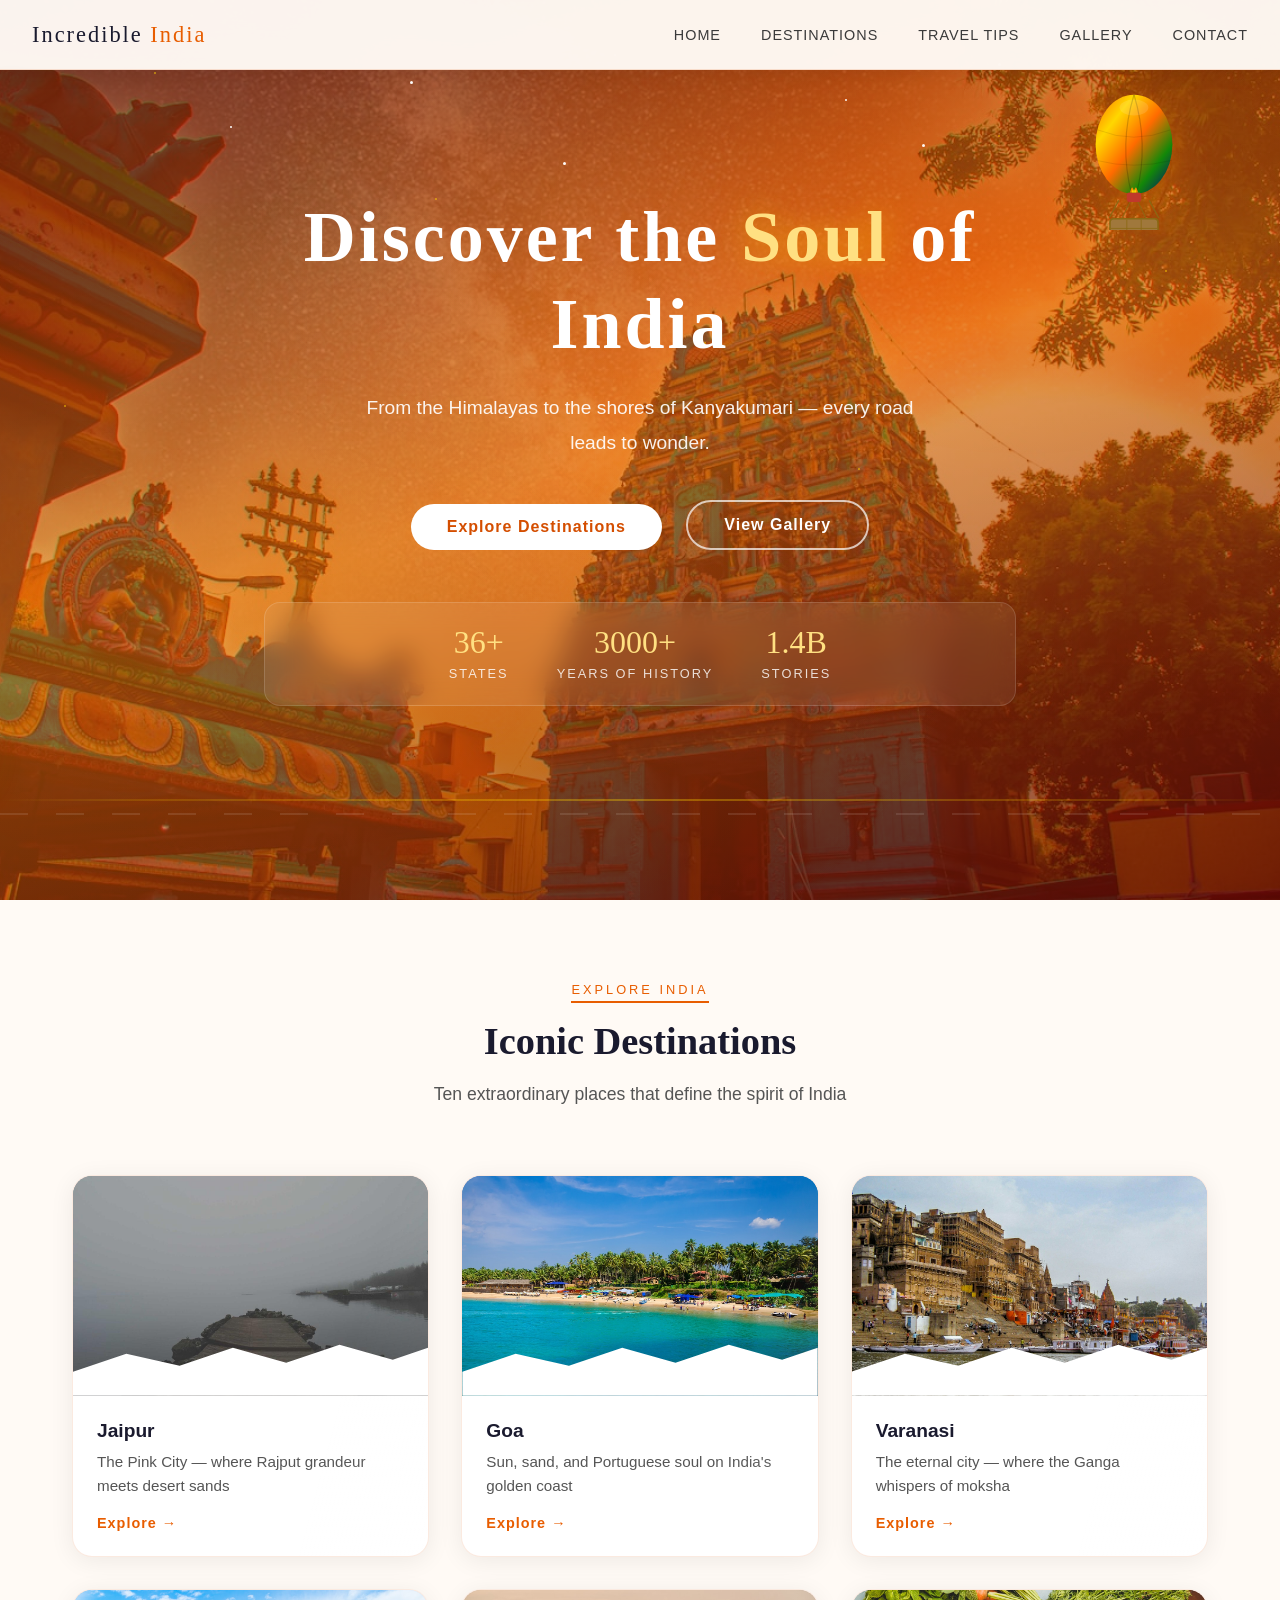
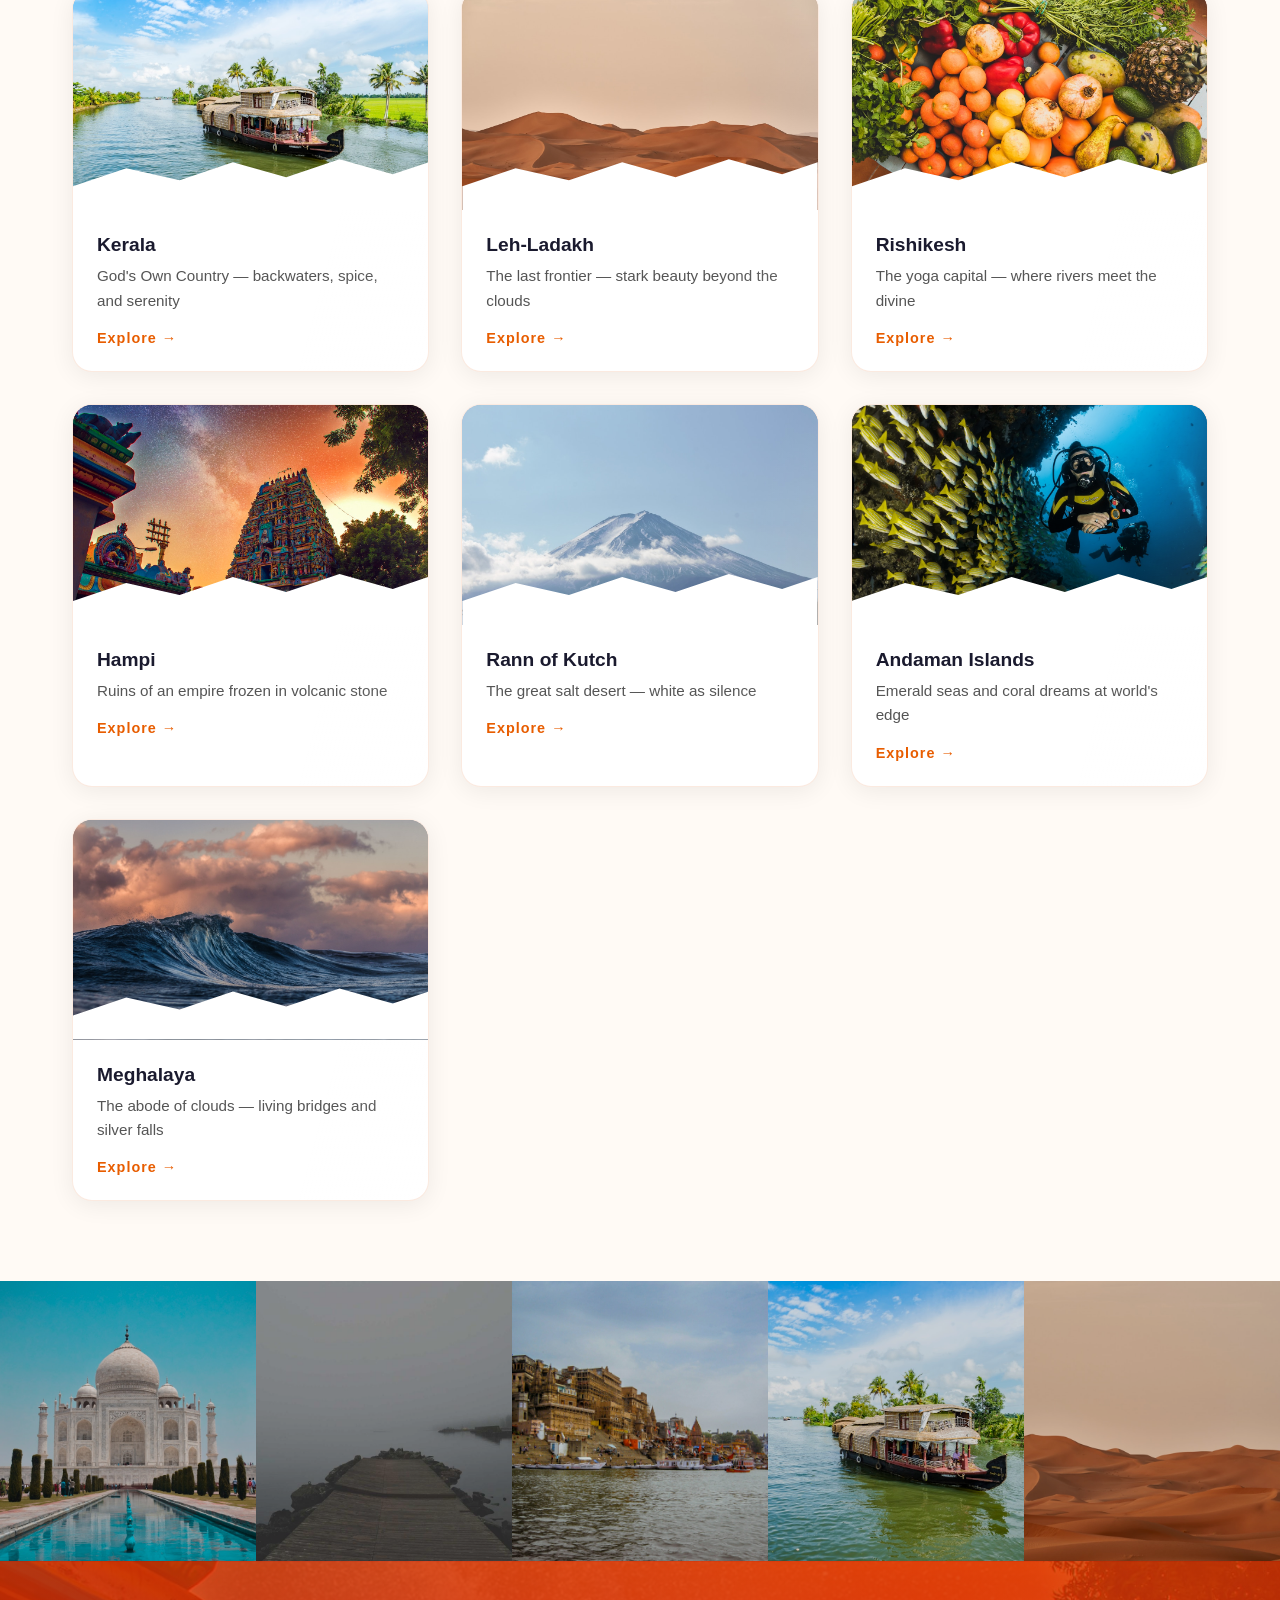
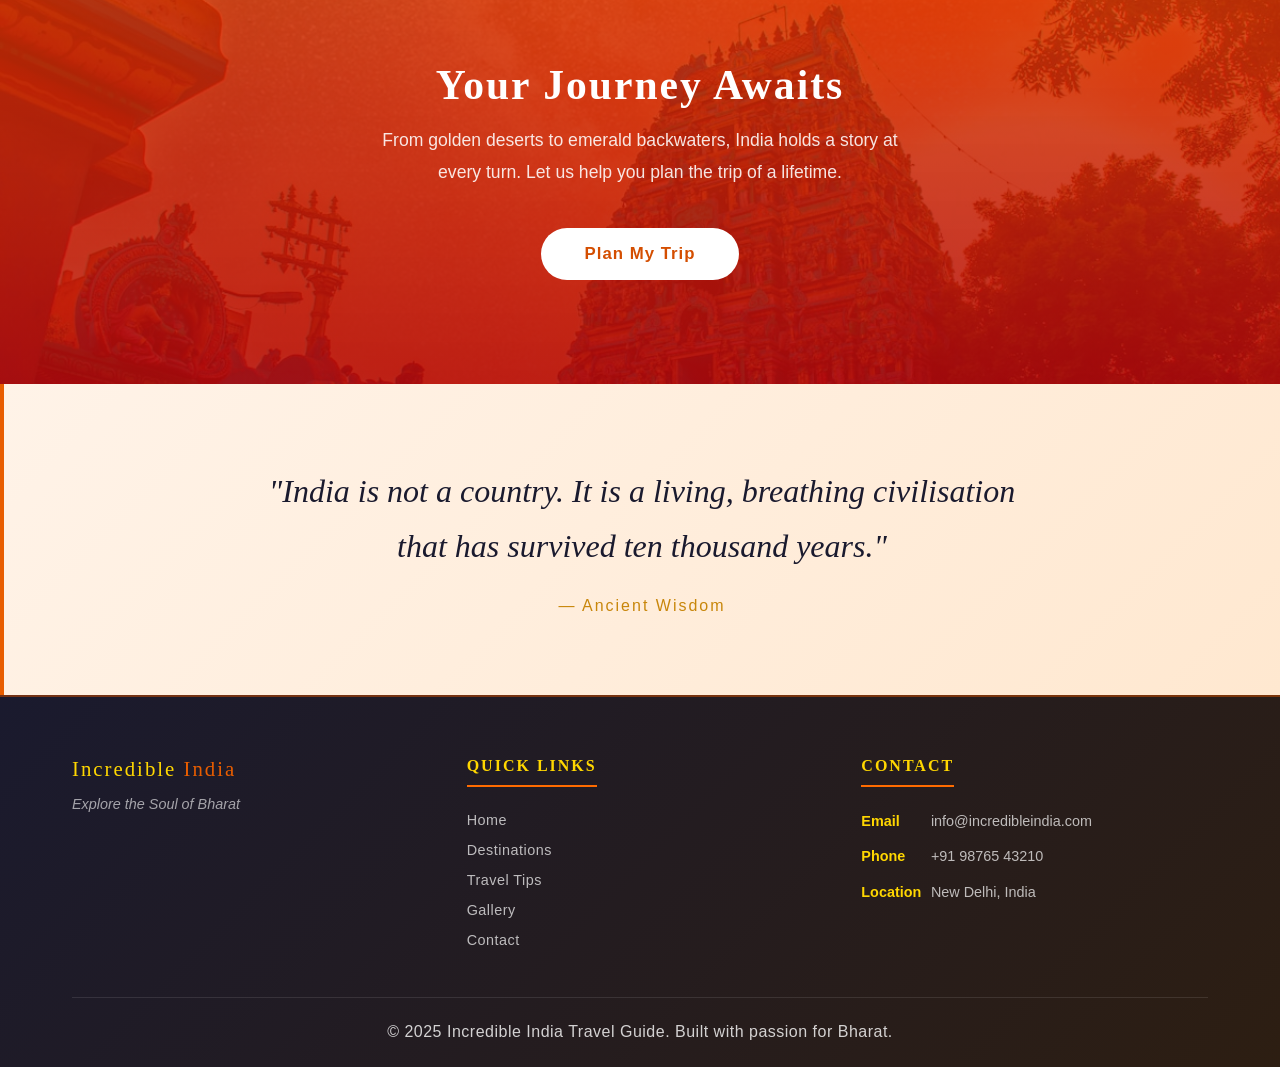
==== commit fe6772e5: "Updated project" ====
--- a/index.html
+++ b/index.html
@@ -28,6 +28,50 @@
 <section class="hero">
   <div class="hero-bg"></div>
 
+  <div class="stars-layer" aria-hidden="true">
+    <div class="star" style="top:5%;left:10%;width:2px;height:2px;--dur:2.1s;--delay:0s"></div>
+    <div class="star" style="top:9%;left:32%;width:3px;height:3px;--dur:3.4s;--delay:0.5s"></div>
+    <div class="star" style="top:3%;left:55%;width:2px;height:2px;--dur:2.8s;--delay:1s"></div>
+    <div class="star" style="top:7%;left:78%;width:3px;height:3px;--dur:1.9s;--delay:0.3s"></div>
+    <div class="star" style="top:2%;left:92%;width:2px;height:2px;--dur:3.1s;--delay:1.5s"></div>
+    <div class="star" style="top:14%;left:18%;width:2px;height:2px;--dur:2.5s;--delay:0.7s"></div>
+    <div class="star" style="top:18%;left:44%;width:3px;height:3px;--dur:3.7s;--delay:0.2s"></div>
+    <div class="star" style="top:11%;left:66%;width:2px;height:2px;--dur:2.2s;--delay:1.2s"></div>
+    <div class="star" style="top:20%;left:87%;width:2px;height:2px;--dur:3.3s;--delay:0.8s"></div>
+    <div class="star" style="top:4%;left:25%;width:2px;height:2px;--dur:1.8s;--delay:0.4s"></div>
+    <div class="star" style="top:16%;left:72%;width:3px;height:3px;--dur:2.6s;--delay:1.8s"></div>
+    <div class="star" style="top:6%;left:48%;width:2px;height:2px;--dur:3.0s;--delay:0.9s"></div>
+    <div class="shooting-star" style="top:8%;left:20%;--dur:9s;--delay:3s;transform:rotate(-20deg)"></div>
+    <div class="shooting-star" style="top:5%;left:60%;--dur:12s;--delay:7s;transform:rotate(-25deg)"></div>
+  </div>
+
+  <div class="clouds-layer" aria-hidden="true">
+    <div class="cloud cloud-1">
+      <svg viewBox="0 0 180 70" xmlns="http://www.w3.org/2000/svg" width="180" height="70">
+        <ellipse cx="90" cy="50" rx="80" ry="20" fill="rgba(255,255,255,0.12)"/>
+        <ellipse cx="60" cy="40" rx="45" ry="25" fill="rgba(255,255,255,0.10)"/>
+        <ellipse cx="110" cy="38" rx="40" ry="22" fill="rgba(255,255,255,0.09)"/>
+        <ellipse cx="80" cy="30" rx="35" ry="22" fill="rgba(255,255,255,0.10)"/>
+      </svg>
+    </div>
+    <div class="cloud cloud-2">
+      <svg viewBox="0 0 140 55" xmlns="http://www.w3.org/2000/svg" width="140" height="55">
+        <ellipse cx="70" cy="40" rx="60" ry="16" fill="rgba(255,255,255,0.09)"/>
+        <ellipse cx="50" cy="30" rx="35" ry="20" fill="rgba(255,255,255,0.08)"/>
+        <ellipse cx="90" cy="28" rx="30" ry="18" fill="rgba(255,255,255,0.07)"/>
+        <ellipse cx="68" cy="22" rx="28" ry="18" fill="rgba(255,255,255,0.09)"/>
+      </svg>
+    </div>
+    <div class="cloud cloud-3">
+      <svg viewBox="0 0 210 80" xmlns="http://www.w3.org/2000/svg" width="210" height="80">
+        <ellipse cx="105" cy="58" rx="95" ry="22" fill="rgba(255,255,255,0.07)"/>
+        <ellipse cx="70" cy="44" rx="52" ry="28" fill="rgba(255,255,255,0.06)"/>
+        <ellipse cx="140" cy="42" rx="48" ry="26" fill="rgba(255,255,255,0.06)"/>
+        <ellipse cx="100" cy="32" rx="44" ry="26" fill="rgba(255,255,255,0.07)"/>
+      </svg>
+    </div>
+  </div>
+
   <div class="particles-container">
     <div class="particle"></div>
     <div class="particle"></div>
@@ -39,37 +83,168 @@
     <div class="particle"></div>
   </div>
 
-  <svg class="chakra-bg" width="200" height="200" viewBox="0 0 200 200" xmlns="http://www.w3.org/2000/svg">
-    <circle cx="100" cy="100" r="95" fill="none" stroke="#FFD700" stroke-width="3" opacity="0.12"/>
-    <circle cx="100" cy="100" r="60" fill="none" stroke="#FFD700" stroke-width="1.5" opacity="0.12"/>
-    <circle cx="100" cy="100" r="6" fill="#FFD700" opacity="0.12"/>
-    <g stroke="#FFD700" stroke-width="1.5" opacity="0.12">
-      <line x1="100" y1="100" x2="100" y2="5" transform="rotate(0 100 100)"/>
-      <line x1="100" y1="100" x2="100" y2="5" transform="rotate(15 100 100)"/>
-      <line x1="100" y1="100" x2="100" y2="5" transform="rotate(30 100 100)"/>
-      <line x1="100" y1="100" x2="100" y2="5" transform="rotate(45 100 100)"/>
-      <line x1="100" y1="100" x2="100" y2="5" transform="rotate(60 100 100)"/>
-      <line x1="100" y1="100" x2="100" y2="5" transform="rotate(75 100 100)"/>
-      <line x1="100" y1="100" x2="100" y2="5" transform="rotate(90 100 100)"/>
-      <line x1="100" y1="100" x2="100" y2="5" transform="rotate(105 100 100)"/>
-      <line x1="100" y1="100" x2="100" y2="5" transform="rotate(120 100 100)"/>
-      <line x1="100" y1="100" x2="100" y2="5" transform="rotate(135 100 100)"/>
-      <line x1="100" y1="100" x2="100" y2="5" transform="rotate(150 100 100)"/>
-      <line x1="100" y1="100" x2="100" y2="5" transform="rotate(165 100 100)"/>
-      <line x1="100" y1="100" x2="100" y2="5" transform="rotate(180 100 100)"/>
-      <line x1="100" y1="100" x2="100" y2="5" transform="rotate(195 100 100)"/>
-      <line x1="100" y1="100" x2="100" y2="5" transform="rotate(210 100 100)"/>
-      <line x1="100" y1="100" x2="100" y2="5" transform="rotate(225 100 100)"/>
-      <line x1="100" y1="100" x2="100" y2="5" transform="rotate(240 100 100)"/>
-      <line x1="100" y1="100" x2="100" y2="5" transform="rotate(255 100 100)"/>
-      <line x1="100" y1="100" x2="100" y2="5" transform="rotate(270 100 100)"/>
-      <line x1="100" y1="100" x2="100" y2="5" transform="rotate(285 100 100)"/>
-      <line x1="100" y1="100" x2="100" y2="5" transform="rotate(300 100 100)"/>
-      <line x1="100" y1="100" x2="100" y2="5" transform="rotate(315 100 100)"/>
-      <line x1="100" y1="100" x2="100" y2="5" transform="rotate(330 100 100)"/>
-      <line x1="100" y1="100" x2="100" y2="5" transform="rotate(345 100 100)"/>
-    </g>
-  </svg>
+  <div class="anim-balloon" aria-hidden="true">
+    <svg viewBox="0 0 110 175" xmlns="http://www.w3.org/2000/svg" width="88" height="140">
+      <defs>
+        <linearGradient id="bgrd" x1="0%" y1="0%" x2="100%" y2="100%">
+          <stop offset="0%" stop-color="#FF6B00"/>
+          <stop offset="25%" stop-color="#FFD700"/>
+          <stop offset="50%" stop-color="#FF6B00"/>
+          <stop offset="75%" stop-color="#138808"/>
+          <stop offset="100%" stop-color="#000080"/>
+        </linearGradient>
+      </defs>
+      <ellipse cx="55" cy="68" rx="48" ry="62" fill="url(#bgrd)"/>
+      <path d="M55,6 Q36,68 52,130" stroke="rgba(0,0,0,0.18)" stroke-width="1.5" fill="none"/>
+      <path d="M55,6 Q74,68 58,130" stroke="rgba(0,0,0,0.18)" stroke-width="1.5" fill="none"/>
+      <path d="M10,50 Q55,68 100,50" stroke="rgba(0,0,0,0.12)" stroke-width="1" fill="none"/>
+      <path d="M8,88 Q55,100 102,88" stroke="rgba(0,0,0,0.12)" stroke-width="1" fill="none"/>
+      <ellipse cx="55" cy="22" rx="18" ry="10" fill="rgba(255,255,255,0.12)"/>
+      <rect x="46" y="128" width="18" height="12" rx="3" fill="#c0392b"/>
+      <line x1="36" y1="138" x2="24" y2="160" stroke="#8B6914" stroke-width="1.5"/>
+      <line x1="74" y1="138" x2="86" y2="160" stroke="#8B6914" stroke-width="1.5"/>
+      <line x1="50" y1="140" x2="40" y2="160" stroke="#8B6914" stroke-width="1.2"/>
+      <line x1="60" y1="140" x2="70" y2="160" stroke="#8B6914" stroke-width="1.2"/>
+      <rect x="24" y="160" width="62" height="26" rx="5" fill="#8B6914"/>
+      <rect x="26" y="162" width="58" height="22" rx="4" fill="#A0783C"/>
+      <line x1="46" y1="162" x2="46" y2="184" stroke="#8B6914" stroke-width="1"/>
+      <line x1="64" y1="162" x2="64" y2="184" stroke="#8B6914" stroke-width="1"/>
+      <line x1="26" y1="173" x2="84" y2="173" stroke="#8B6914" stroke-width="1"/>
+      <g class="balloon-flame">
+        <path d="M50,128 Q53,116 55,128 Q57,116 60,128" fill="rgba(255,140,0,0.95)"/>
+        <path d="M52,128 Q54,120 55,128 Q56,120 58,128" fill="rgba(255,220,0,0.9)"/>
+      </g>
+    </svg>
+  </div>
+
+  <div class="anim-birds" aria-hidden="true">
+    <svg viewBox="0 0 170 75" xmlns="http://www.w3.org/2000/svg" width="140" height="62">
+      <path d="M85,37 Q77,30 68,37" stroke="white" stroke-width="2.2" fill="none" stroke-linecap="round"/>
+      <path d="M85,37 Q93,30 102,37" stroke="white" stroke-width="2.2" fill="none" stroke-linecap="round"/>
+      <path d="M57,45 Q49,38 41,45" stroke="rgba(255,255,255,0.85)" stroke-width="1.9" fill="none" stroke-linecap="round"/>
+      <path d="M57,45 Q65,38 73,45" stroke="rgba(255,255,255,0.85)" stroke-width="1.9" fill="none" stroke-linecap="round"/>
+      <path d="M113,45 Q105,38 97,45" stroke="rgba(255,255,255,0.85)" stroke-width="1.9" fill="none" stroke-linecap="round"/>
+      <path d="M113,45 Q121,38 129,45" stroke="rgba(255,255,255,0.85)" stroke-width="1.9" fill="none" stroke-linecap="round"/>
+      <path d="M27,54 Q19,47 11,54" stroke="rgba(255,255,255,0.6)" stroke-width="1.6" fill="none" stroke-linecap="round"/>
+      <path d="M27,54 Q35,47 43,54" stroke="rgba(255,255,255,0.6)" stroke-width="1.6" fill="none" stroke-linecap="round"/>
+      <path d="M143,54 Q135,47 127,54" stroke="rgba(255,255,255,0.6)" stroke-width="1.6" fill="none" stroke-linecap="round"/>
+      <path d="M143,54 Q151,47 159,54" stroke="rgba(255,255,255,0.6)" stroke-width="1.6" fill="none" stroke-linecap="round"/>
+    </svg>
+  </div>
+
+  <div class="anim-suitcase" aria-hidden="true">
+    <svg viewBox="0 0 96 105" xmlns="http://www.w3.org/2000/svg" width="80" height="88">
+      <defs>
+        <linearGradient id="sgrd" x1="0%" y1="0%" x2="100%" y2="100%">
+          <stop offset="0%" stop-color="#c94b4b"/>
+          <stop offset="100%" stop-color="#6b1020"/>
+        </linearGradient>
+      </defs>
+      <path d="M34,20 L34,10 Q34,6 38,6 L58,6 Q62,6 62,10 L62,20" fill="none" stroke="#8B6914" stroke-width="4" stroke-linecap="round"/>
+      <rect x="8" y="20" width="80" height="66" rx="9" fill="url(#sgrd)"/>
+      <rect x="8" y="46" width="80" height="6" rx="2" fill="#FFD700" opacity="0.55"/>
+      <rect x="10" y="52" width="76" height="3" fill="rgba(255,255,255,0.15)"/>
+      <rect x="38" y="42" width="20" height="10" rx="3" fill="#FFD700"/>
+      <rect x="40" y="44" width="16" height="6" rx="2" fill="#E5B800"/>
+      <rect x="16" y="58" width="38" height="22" rx="3" fill="rgba(255,255,255,0.12)" stroke="rgba(255,215,0,0.4)" stroke-width="1"/>
+      <text x="35" y="67" text-anchor="middle" fill="#FFD700" font-size="5.5" font-family="sans-serif" font-weight="bold">INDIA</text>
+      <text x="35" y="75" text-anchor="middle" fill="rgba(255,255,255,0.7)" font-size="4.5" font-family="sans-serif">✈ TRAVEL</text>
+      <circle cx="70" cy="68" r="9" fill="#FF6B00" opacity="0.85"/>
+      <text x="70" y="71" text-anchor="middle" fill="white" font-size="5" font-family="sans-serif" font-weight="bold">GOA</text>
+      <circle cx="24" cy="89" r="8" fill="#111"/>
+      <circle cx="24" cy="89" r="5" fill="#2a2a2a"/>
+      <circle cx="24" cy="89" r="2" fill="#FFD700"/>
+      <circle cx="72" cy="89" r="8" fill="#111"/>
+      <circle cx="72" cy="89" r="5" fill="#2a2a2a"/>
+      <circle cx="72" cy="89" r="2" fill="#FFD700"/>
+    </svg>
+  </div>
+
+  <div class="anim-bus" aria-hidden="true">
+    <svg viewBox="0 0 230 95" xmlns="http://www.w3.org/2000/svg" width="230" height="95">
+      <defs>
+        <linearGradient id="busbody" x1="0%" y1="0%" x2="0%" y2="100%">
+          <stop offset="0%" stop-color="#FF8C00"/>
+          <stop offset="100%" stop-color="#CC5500"/>
+        </linearGradient>
+      </defs>
+      <rect x="8" y="14" width="210" height="58" rx="8" fill="url(#busbody)"/>
+      <rect x="12" y="10" width="200" height="12" rx="5" fill="#FF6B00"/>
+      <rect x="200" y="18" width="18" height="50" rx="4" fill="#E55A00"/>
+      <rect x="22" y="20" width="24" height="17" rx="3" fill="rgba(180,230,255,0.75)"/>
+      <rect x="52" y="20" width="24" height="17" rx="3" fill="rgba(180,230,255,0.70)"/>
+      <rect x="82" y="20" width="24" height="17" rx="3" fill="rgba(180,230,255,0.72)"/>
+      <rect x="112" y="20" width="24" height="17" rx="3" fill="rgba(180,230,255,0.70)"/>
+      <rect x="142" y="20" width="24" height="17" rx="3" fill="rgba(180,230,255,0.68)"/>
+      <rect x="172" y="20" width="22" height="17" rx="3" fill="rgba(180,230,255,0.60)"/>
+      <rect x="22" y="42" width="22" height="28" rx="2" fill="#AA4400"/>
+      <line x1="33" y1="42" x2="33" y2="70" stroke="#883300" stroke-width="1.5"/>
+      <rect x="196" y="19" width="16" height="30" rx="3" fill="rgba(180,230,255,0.85)"/>
+      <ellipse cx="215" cy="58" rx="6" ry="5" fill="#FFD700" opacity="0.95"/>
+      <ellipse cx="215" cy="50" rx="4" ry="3" fill="#FF4400" opacity="0.9"/>
+      <rect x="4" y="62" width="220" height="8" rx="3" fill="#222"/>
+      <rect x="12" y="68" width="198" height="7" rx="2" fill="#1a1a1a"/>
+      <rect x="55" y="11" width="112" height="10" rx="2" fill="#1a1a2e"/>
+      <text x="111" y="19.5" text-anchor="middle" fill="#FFD700" font-size="6" font-family="sans-serif" font-weight="bold">INCREDIBLE INDIA ✦</text>
+      <rect x="12" y="10" width="200" height="4" fill="#FF6B00"/>
+      <rect x="12" y="14" width="200" height="4" fill="white"/>
+      <rect x="12" y="18" width="200" height="4" fill="#138808"/>
+      <g class="bus-wheel">
+        <circle cx="50" cy="79" r="13" fill="#111"/>
+        <circle cx="50" cy="79" r="9" fill="#2a2a2a"/>
+        <circle cx="50" cy="79" r="4" fill="#FFD700"/>
+        <line x1="50" y1="66" x2="50" y2="92" stroke="#444" stroke-width="2"/>
+        <line x1="37" y1="79" x2="63" y2="79" stroke="#444" stroke-width="2"/>
+      </g>
+      <g class="bus-wheel">
+        <circle cx="170" cy="79" r="13" fill="#111"/>
+        <circle cx="170" cy="79" r="9" fill="#2a2a2a"/>
+        <circle cx="170" cy="79" r="4" fill="#FFD700"/>
+        <line x1="170" y1="66" x2="170" y2="92" stroke="#444" stroke-width="2"/>
+        <line x1="157" y1="79" x2="183" y2="79" stroke="#444" stroke-width="2"/>
+      </g>
+    </svg>
+  </div>
+
+  <div class="scene-ground" aria-hidden="true"></div>
+
+  <div class="jet-wrapper" aria-hidden="true">
+    <div class="jet-contrail"></div>
+    <div class="jet-contrail jet-contrail-2"></div>
+    <svg class="private-jet" viewBox="0 0 220 80" xmlns="http://www.w3.org/2000/svg" width="220" height="80">
+      <defs>
+        <linearGradient id="jbody" x1="0%" y1="0%" x2="100%" y2="0%">
+          <stop offset="0%" stop-color="#e8e8e8"/>
+          <stop offset="60%" stop-color="#ffffff"/>
+          <stop offset="100%" stop-color="#c8c8c8"/>
+        </linearGradient>
+        <linearGradient id="jwing" x1="0%" y1="0%" x2="0%" y2="100%">
+          <stop offset="0%" stop-color="#ffffff"/>
+          <stop offset="100%" stop-color="#b0b0b0"/>
+        </linearGradient>
+        <linearGradient id="jengine" x1="0%" y1="0%" x2="100%" y2="0%">
+          <stop offset="0%" stop-color="#888"/>
+          <stop offset="100%" stop-color="#555"/>
+        </linearGradient>
+      </defs>
+      <path d="M8 38 Q20 28 60 30 L190 34 Q210 36 215 38 Q210 40 190 42 L60 46 Q20 48 8 38 Z" fill="url(#jbody)"/>
+      <path d="M60 30 L100 10 L120 14 L90 32 Z" fill="url(#jwing)"/>
+      <path d="M60 46 L90 44 L120 62 L100 66 Z" fill="url(#jwing)" opacity="0.85"/>
+      <path d="M160 34 L176 24 L185 26 L172 36 Z" fill="#d0d0d0"/>
+      <path d="M160 42 L172 40 L185 50 L176 52 Z" fill="#c0c0c0" opacity="0.8"/>
+      <path d="M5 38 Q0 35 0 38 Q0 41 5 38 Z" fill="#cc9900"/>
+      <ellipse cx="195" cy="38" rx="14" ry="5" fill="rgba(255,220,100,0.25)"/>
+      <rect x="130" y="32" width="40" height="12" rx="2" fill="url(#jengine)"/>
+      <ellipse cx="130" cy="38" rx="5" ry="6" fill="#666"/>
+      <ellipse cx="170" cy="38" rx="4" ry="5" fill="#777"/>
+      <rect x="68" y="33" width="7" height="5" rx="1" fill="rgba(180,230,255,0.8)"/>
+      <rect x="80" y="33" width="7" height="5" rx="1" fill="rgba(180,230,255,0.8)"/>
+      <rect x="92" y="33" width="7" height="5" rx="1" fill="rgba(180,230,255,0.8)"/>
+      <rect x="104" y="33" width="7" height="5" rx="1" fill="rgba(180,230,255,0.7)"/>
+      <path d="M214 37 L215 38 L214 39" fill="#FFD700" stroke="#FFD700" stroke-width="1"/>
+      <line x1="130" y1="38" x2="0" y2="38" stroke="rgba(255,255,255,0.05)" stroke-width="1"/>
+    </svg>
+  </div>
 
   <div class="hero-content">
     <h1>Discover the <span>Soul</span> of India</h1>
@@ -285,6 +460,5 @@
   </div>
 </footer>
 
-<script src="js/script.js"></script>
 </body>
 </html>
--- a/css/style.css
+++ b/css/style.css
@@ -1,6 +1,4 @@
-﻿@import url('https://fonts.googleapis.com/css2?family=Cinzel:wght@400;600;700;900&family=Playfair+Display:ital,wght@0,400;0,600;0,700;1,400;1,600&family=Poppins:ital,wght@0,300;0,400;0,500;0,600;0,700;1,300;1,400&display=swap');
-
-:root {
+﻿:root {
   --saffron: #FF6B00;
   --deep-saffron: #E55A00;
   --india-green: #138808;
@@ -201,7 +199,7 @@
     display: none;
   }
 
-.burger.active span:nth-child(1) {
+  .burger.active span:nth-child(1) {
     transform: translateY(7px) rotate(45deg);
   }
 
@@ -364,9 +362,17 @@
 }
 
 @keyframes gradientShift {
-  0%   { background-position: 0% 50%; }
-  50%  { background-position: 100% 50%; }
-  100% { background-position: 0% 50%; }
+  0% {
+    background-position: 0% 50%;
+  }
+
+  50% {
+    background-position: 100% 50%;
+  }
+
+  100% {
+    background-position: 0% 50%;
+  }
 }
 
 .particles-container {
@@ -386,48 +392,415 @@
 }
 
 @keyframes floatParticle {
-  0%,  100% { transform: translateY(0);     opacity: 0.6; }
-  50%        { transform: translateY(-30px); opacity: 1;   }
-}
-
-.particle:nth-child(1)  { top: 8%;  left: 12%;  animation-delay: 0s;    }
-.particle:nth-child(2)  { top: 15%; left: 78%;  animation-delay: 0.25s; }
-.particle:nth-child(3)  { top: 22%; left: 34%;  animation-delay: 0.5s;  }
-.particle:nth-child(4)  { top: 30%; left: 91%;  animation-delay: 0.75s; }
-.particle:nth-child(5)  { top: 38%; left: 55%;  animation-delay: 1s;    }
-.particle:nth-child(6)  { top: 45%; left: 5%;   animation-delay: 1.25s; }
-.particle:nth-child(7)  { top: 52%; left: 67%;  animation-delay: 1.5s;  }
-.particle:nth-child(8)  { top: 60%; left: 23%;  animation-delay: 1.75s; }
-.particle:nth-child(9)  { top: 68%; left: 84%;  animation-delay: 2s;    }
-.particle:nth-child(10) { top: 75%; left: 42%;  animation-delay: 2.25s; }
-.particle:nth-child(11) { top: 83%; left: 9%;   animation-delay: 2.5s;  }
-.particle:nth-child(12) { top: 90%; left: 60%;  animation-delay: 2.75s; }
-.particle:nth-child(13) { top: 5%;  left: 47%;  animation-delay: 3s;    }
-.particle:nth-child(14) { top: 18%; left: 95%;  animation-delay: 3.25s; }
-.particle:nth-child(15) { top: 28%; left: 17%;  animation-delay: 3.5s;  }
-.particle:nth-child(16) { top: 40%; left: 73%;  animation-delay: 3.75s; }
-.particle:nth-child(17) { top: 55%; left: 38%;  animation-delay: 4s;    }
-.particle:nth-child(18) { top: 63%; left: 2%;   animation-delay: 4.25s; }
-.particle:nth-child(19) { top: 72%; left: 88%;  animation-delay: 4.5s;  }
-.particle:nth-child(20) { top: 80%; left: 50%;  animation-delay: 4.75s; }
-.particle:nth-child(21) { top: 12%; left: 62%;  animation-delay: 5s;    }
-.particle:nth-child(22) { top: 35%; left: 28%;  animation-delay: 5.25s; }
-.particle:nth-child(23) { top: 48%; left: 82%;  animation-delay: 5.5s;  }
-.particle:nth-child(24) { top: 87%; left: 31%;  animation-delay: 5.75s; }
-.particle:nth-child(25) { top: 95%; left: 76%;  animation-delay: 6s;    }
-
-.chakra-bg {
+
+  0%,
+  100% {
+    transform: translateY(0);
+    opacity: 0.6;
+  }
+
+  50% {
+    transform: translateY(-30px);
+    opacity: 1;
+  }
+}
+
+.particle:nth-child(1) {
+  top: 8%;
+  left: 12%;
+  animation-delay: 0s;
+}
+
+.particle:nth-child(2) {
+  top: 15%;
+  left: 78%;
+  animation-delay: 0.25s;
+}
+
+.particle:nth-child(3) {
+  top: 22%;
+  left: 34%;
+  animation-delay: 0.5s;
+}
+
+.particle:nth-child(4) {
+  top: 30%;
+  left: 91%;
+  animation-delay: 0.75s;
+}
+
+.particle:nth-child(5) {
+  top: 38%;
+  left: 55%;
+  animation-delay: 1s;
+}
+
+.particle:nth-child(6) {
+  top: 45%;
+  left: 5%;
+  animation-delay: 1.25s;
+}
+
+.particle:nth-child(7) {
+  top: 52%;
+  left: 67%;
+  animation-delay: 1.5s;
+}
+
+.particle:nth-child(8) {
+  top: 60%;
+  left: 23%;
+  animation-delay: 1.75s;
+}
+
+.particle:nth-child(9) {
+  top: 68%;
+  left: 84%;
+  animation-delay: 2s;
+}
+
+.particle:nth-child(10) {
+  top: 75%;
+  left: 42%;
+  animation-delay: 2.25s;
+}
+
+.particle:nth-child(11) {
+  top: 83%;
+  left: 9%;
+  animation-delay: 2.5s;
+}
+
+.particle:nth-child(12) {
+  top: 90%;
+  left: 60%;
+  animation-delay: 2.75s;
+}
+
+.particle:nth-child(13) {
+  top: 5%;
+  left: 47%;
+  animation-delay: 3s;
+}
+
+.particle:nth-child(14) {
+  top: 18%;
+  left: 95%;
+  animation-delay: 3.25s;
+}
+
+.particle:nth-child(15) {
+  top: 28%;
+  left: 17%;
+  animation-delay: 3.5s;
+}
+
+.particle:nth-child(16) {
+  top: 40%;
+  left: 73%;
+  animation-delay: 3.75s;
+}
+
+.particle:nth-child(17) {
+  top: 55%;
+  left: 38%;
+  animation-delay: 4s;
+}
+
+.particle:nth-child(18) {
+  top: 63%;
+  left: 2%;
+  animation-delay: 4.25s;
+}
+
+.particle:nth-child(19) {
+  top: 72%;
+  left: 88%;
+  animation-delay: 4.5s;
+}
+
+.particle:nth-child(20) {
+  top: 80%;
+  left: 50%;
+  animation-delay: 4.75s;
+}
+
+.particle:nth-child(21) {
+  top: 12%;
+  left: 62%;
+  animation-delay: 5s;
+}
+
+.particle:nth-child(22) {
+  top: 35%;
+  left: 28%;
+  animation-delay: 5.25s;
+}
+
+.particle:nth-child(23) {
+  top: 48%;
+  left: 82%;
+  animation-delay: 5.5s;
+}
+
+.particle:nth-child(24) {
+  top: 87%;
+  left: 31%;
+  animation-delay: 5.75s;
+}
+
+.particle:nth-child(25) {
+  top: 95%;
+  left: 76%;
+  animation-delay: 6s;
+}
+
+.clouds-layer {
   position: absolute;
-  right: -50px;
+  inset: 0;
+  pointer-events: none;
+  overflow: hidden;
+}
+
+.cloud {
+  position: absolute;
+  filter: blur(1px);
+  will-change: transform;
+}
+
+.cloud-1 {
+  top: 12%;
+  left: -180px;
+  opacity: 0.7;
+  animation: cloudDrift1 55s linear infinite;
+}
+
+.cloud-2 {
+  top: 28%;
+  left: -140px;
+  opacity: 0.55;
+  animation: cloudDrift2 72s linear infinite 18s;
+}
+
+.cloud-3 {
+  top: 8%;
+  left: -220px;
+  opacity: 0.45;
+  animation: cloudDrift3 90s linear infinite 38s;
+}
+
+@keyframes cloudDrift1 {
+  0% {
+    transform: translateX(0);
+  }
+
+  100% {
+    transform: translateX(calc(100vw + 180px));
+  }
+}
+
+@keyframes cloudDrift2 {
+  0% {
+    transform: translateX(0);
+  }
+
+  100% {
+    transform: translateX(calc(100vw + 140px));
+  }
+}
+
+@keyframes cloudDrift3 {
+  0% {
+    transform: translateX(0);
+  }
+
+  100% {
+    transform: translateX(calc(100vw + 220px));
+  }
+}
+
+.anim-airplane {
+  position: absolute;
+  top: 14%;
+  left: -100px;
+  z-index: 3;
+  pointer-events: none;
+  animation: flyDiagonal 28s ease-in-out infinite;
+  filter: drop-shadow(0 4px 14px rgba(255, 255, 255, 0.25));
+  will-change: transform;
+}
+
+.plane-trail {
+  position: absolute;
   top: 50%;
-  transform: translateY(-50%);
-  animation: spin 30s linear infinite;
+  right: 92px;
+  width: 90px;
+  height: 2px;
+  background: linear-gradient(to left, rgba(255, 255, 255, 0.0), rgba(255, 255, 255, 0.35));
+  transform: translateY(-50%) rotate(0deg);
+  border-radius: 2px;
   pointer-events: none;
-}
-
-@keyframes spin {
-  from { transform: translateY(-50%) rotate(0deg);   }
-  to   { transform: translateY(-50%) rotate(360deg); }
+  animation: trailFade 28s ease-in-out infinite;
+}
+
+@keyframes flyDiagonal {
+  0% {
+    transform: translate(0, 0) rotate(-8deg);
+    opacity: 0;
+  }
+
+  5% {
+    opacity: 1;
+  }
+
+  48% {
+    transform: translate(calc(105vw), calc(-12vh)) rotate(-8deg);
+    opacity: 1;
+  }
+
+  52% {
+    opacity: 0;
+    transform: translate(calc(110vw), calc(-14vh)) rotate(-8deg);
+  }
+
+  52.1% {
+    transform: translate(0, 0) rotate(-8deg);
+    opacity: 0;
+  }
+
+  100% {
+    transform: translate(0, 0) rotate(-8deg);
+    opacity: 0;
+  }
+}
+
+@keyframes trailFade {
+
+  0%,
+  4% {
+    opacity: 0;
+  }
+
+  8%,
+  46% {
+    opacity: 1;
+  }
+
+  52%,
+  100% {
+    opacity: 0;
+  }
+}
+
+.anim-balloon {
+  position: absolute;
+  right: 8%;
+  top: 15%;
+  z-index: 3;
+  pointer-events: none;
+  animation: balloonFloat 9s ease-in-out infinite;
+  filter: drop-shadow(0 8px 24px rgba(255, 107, 0, 0.3));
+  will-change: transform;
+}
+
+@keyframes balloonFloat {
+
+  0%,
+  100% {
+    transform: translateY(0) rotate(-1.5deg);
+  }
+
+  30% {
+    transform: translateY(-22px) rotate(1deg);
+  }
+
+  65% {
+    transform: translateY(-12px) rotate(-0.5deg);
+  }
+}
+
+.anim-birds {
+  position: absolute;
+  top: 22%;
+  left: -130px;
+  z-index: 3;
+  pointer-events: none;
+  opacity: 0.85;
+  animation: birdsFly 38s linear infinite 12s;
+  will-change: transform;
+}
+
+@keyframes birdsFly {
+  0% {
+    transform: translate(0, 0);
+    opacity: 0;
+  }
+
+  4% {
+    opacity: 0.85;
+  }
+
+  45% {
+    transform: translate(calc(100vw + 130px), -40px);
+    opacity: 0.85;
+  }
+
+  50% {
+    opacity: 0;
+    transform: translate(calc(100vw + 140px), -45px);
+  }
+
+  50.1% {
+    transform: translate(0, 0);
+    opacity: 0;
+  }
+
+  100% {
+    transform: translate(0, 0);
+    opacity: 0;
+  }
+}
+
+.anim-suitcase {
+  position: absolute;
+  bottom: 7%;
+  left: -80px;
+  z-index: 3;
+  pointer-events: none;
+  animation: suitcaseSlide 32s ease-in-out infinite 8s;
+  filter: drop-shadow(0 6px 18px rgba(0, 0, 0, 0.35));
+  will-change: transform;
+}
+
+@keyframes suitcaseSlide {
+  0% {
+    transform: translateX(0) rotate(-1deg);
+    opacity: 0;
+  }
+
+  4% {
+    opacity: 1;
+  }
+
+  46% {
+    transform: translateX(calc(100vw + 80px)) rotate(1deg);
+    opacity: 1;
+  }
+
+  50% {
+    opacity: 0;
+    transform: translateX(calc(100vw + 90px)) rotate(1deg);
+  }
+
+  50.1% {
+    transform: translateX(0) rotate(-1deg);
+    opacity: 0;
+  }
+
+  100% {
+    transform: translateX(0) rotate(-1deg);
+    opacity: 0;
+  }
 }
 
 .hero-content {
@@ -562,9 +935,14 @@
     margin: 6px 6px;
   }
 
-  .chakra-bg {
-    right: -120px;
-    opacity: 0.07;
+  .anim-balloon {
+    right: 3%;
+    top: 12%;
+    transform: scale(0.75);
+  }
+
+  .anim-suitcase {
+    bottom: 5%;
   }
 }
 
@@ -622,16 +1000,45 @@
   transform: translateY(-12px);
 }
 
-.card-jaipur:hover   { box-shadow: 0 25px 60px rgba(168, 85, 247, 0.30); }
-.card-goa:hover      { box-shadow: 0 25px 60px rgba(0, 147, 233, 0.30);  }
-.card-varanasi:hover { box-shadow: 0 25px 60px rgba(248, 151, 30, 0.35); }
-.card-kerala:hover   { box-shadow: 0 25px 60px rgba(17, 153, 142, 0.30); }
-.card-ladakh:hover   { box-shadow: 0 25px 60px rgba(142, 84, 233, 0.30); }
-.card-rishikesh:hover{ box-shadow: 0 25px 60px rgba(56, 239, 125, 0.25); }
-.card-hampi:hover    { box-shadow: 0 25px 60px rgba(201, 75, 75, 0.30);  }
-.card-kutch:hover    { box-shadow: 0 25px 60px rgba(201, 214, 255, 0.20);}
-.card-andaman:hover  { box-shadow: 0 25px 60px rgba(0, 180, 219, 0.30);  }
-.card-meghalaya:hover{ box-shadow: 0 25px 60px rgba(137, 247, 254, 0.25);}
+.card-jaipur:hover {
+  box-shadow: 0 25px 60px rgba(168, 85, 247, 0.30);
+}
+
+.card-goa:hover {
+  box-shadow: 0 25px 60px rgba(0, 147, 233, 0.30);
+}
+
+.card-varanasi:hover {
+  box-shadow: 0 25px 60px rgba(248, 151, 30, 0.35);
+}
+
+.card-kerala:hover {
+  box-shadow: 0 25px 60px rgba(17, 153, 142, 0.30);
+}
+
+.card-ladakh:hover {
+  box-shadow: 0 25px 60px rgba(142, 84, 233, 0.30);
+}
+
+.card-rishikesh:hover {
+  box-shadow: 0 25px 60px rgba(56, 239, 125, 0.25);
+}
+
+.card-hampi:hover {
+  box-shadow: 0 25px 60px rgba(201, 75, 75, 0.30);
+}
+
+.card-kutch:hover {
+  box-shadow: 0 25px 60px rgba(201, 214, 255, 0.20);
+}
+
+.card-andaman:hover {
+  box-shadow: 0 25px 60px rgba(0, 180, 219, 0.30);
+}
+
+.card-meghalaya:hover {
+  box-shadow: 0 25px 60px rgba(137, 247, 254, 0.25);
+}
 
 .card-art {
   height: 220px;
@@ -639,16 +1046,45 @@
   overflow: hidden;
 }
 
-.card-jaipur   .card-art { background: linear-gradient(135deg, #ff9a9e, #fad0c4, #a855f7); }
-.card-goa      .card-art { background: linear-gradient(135deg, #0093E9, #80D0C7, #00c6ff); }
-.card-varanasi .card-art { background: linear-gradient(135deg, #f7971e, #ffd200, #e85d04); }
-.card-kerala   .card-art { background: linear-gradient(135deg, #134e5e, #71b280, #11998e); }
-.card-ladakh   .card-art { background: linear-gradient(135deg, #4776E6, #8E54E9, #a8edea); }
-.card-rishikesh .card-art{ background: linear-gradient(135deg, #11998e, #38ef7d, #1a6b3a); }
-.card-hampi    .card-art { background: linear-gradient(135deg, #c94b4b, #4b134f, #e07b39); }
-.card-kutch    .card-art { background: linear-gradient(135deg, #e0e0e0, #c9d6ff, #e2e2e2); }
-.card-andaman  .card-art { background: linear-gradient(135deg, #00b4db, #0083b0, #48c6ef); }
-.card-meghalaya .card-art{ background: linear-gradient(135deg, #4ca1af, #2c3e50, #89f7fe); }
+.card-jaipur .card-art {
+  background: linear-gradient(135deg, #ff9a9e, #fad0c4, #a855f7);
+}
+
+.card-goa .card-art {
+  background: linear-gradient(135deg, #0093E9, #80D0C7, #00c6ff);
+}
+
+.card-varanasi .card-art {
+  background: linear-gradient(135deg, #f7971e, #ffd200, #e85d04);
+}
+
+.card-kerala .card-art {
+  background: linear-gradient(135deg, #134e5e, #71b280, #11998e);
+}
+
+.card-ladakh .card-art {
+  background: linear-gradient(135deg, #4776E6, #8E54E9, #a8edea);
+}
+
+.card-rishikesh .card-art {
+  background: linear-gradient(135deg, #11998e, #38ef7d, #1a6b3a);
+}
+
+.card-hampi .card-art {
+  background: linear-gradient(135deg, #c94b4b, #4b134f, #e07b39);
+}
+
+.card-kutch .card-art {
+  background: linear-gradient(135deg, #e0e0e0, #c9d6ff, #e2e2e2);
+}
+
+.card-andaman .card-art {
+  background: linear-gradient(135deg, #00b4db, #0083b0, #48c6ef);
+}
+
+.card-meghalaya .card-art {
+  background: linear-gradient(135deg, #4ca1af, #2c3e50, #89f7fe);
+}
 
 .card-art::before {
   content: '';
@@ -658,11 +1094,9 @@
   right: 0;
   height: 60px;
   background: rgba(10, 10, 30, 1);
-  clip-path: polygon(
-    0 60%, 15% 30%, 30% 50%, 45% 20%,
-    60% 45%, 75% 15%, 90% 40%, 100% 20%,
-    100% 100%, 0 100%
-  );
+  clip-path: polygon(0 60%, 15% 30%, 30% 50%, 45% 20%,
+      60% 45%, 75% 15%, 90% 40%, 100% 20%,
+      100% 100%, 0 100%);
 }
 
 .card-info {
@@ -806,7 +1240,7 @@
   direction: rtl;
 }
 
-.dest-block--reverse > * {
+.dest-block--reverse>* {
   direction: ltr;
 }
 
@@ -821,16 +1255,45 @@
   box-shadow: var(--shadow);
 }
 
-.dest-visual.card-jaipur    { background: linear-gradient(135deg, #ff9a9e, #fad0c4, #a855f7); }
-.dest-visual.card-goa       { background: linear-gradient(135deg, #0093E9, #80D0C7, #00c6ff); }
-.dest-visual.card-varanasi  { background: linear-gradient(135deg, #f7971e, #ffd200, #e85d04); }
-.dest-visual.card-kerala    { background: linear-gradient(135deg, #134e5e, #71b280, #11998e); }
-.dest-visual.card-ladakh    { background: linear-gradient(135deg, #4776E6, #8E54E9, #a8edea); }
-.dest-visual.card-rishikesh { background: linear-gradient(135deg, #11998e, #38ef7d, #1a6b3a); }
-.dest-visual.card-hampi     { background: linear-gradient(135deg, #c94b4b, #4b134f, #e07b39); }
-.dest-visual.card-kutch     { background: linear-gradient(135deg, #e0e0e0, #c9d6ff, #e2e2e2); }
-.dest-visual.card-andaman   { background: linear-gradient(135deg, #00b4db, #0083b0, #48c6ef); }
-.dest-visual.card-meghalaya { background: linear-gradient(135deg, #4ca1af, #2c3e50, #89f7fe); }
+.dest-visual.card-jaipur {
+  background: linear-gradient(135deg, #ff9a9e, #fad0c4, #a855f7);
+}
+
+.dest-visual.card-goa {
+  background: linear-gradient(135deg, #0093E9, #80D0C7, #00c6ff);
+}
+
+.dest-visual.card-varanasi {
+  background: linear-gradient(135deg, #f7971e, #ffd200, #e85d04);
+}
+
+.dest-visual.card-kerala {
+  background: linear-gradient(135deg, #134e5e, #71b280, #11998e);
+}
+
+.dest-visual.card-ladakh {
+  background: linear-gradient(135deg, #4776E6, #8E54E9, #a8edea);
+}
+
+.dest-visual.card-rishikesh {
+  background: linear-gradient(135deg, #11998e, #38ef7d, #1a6b3a);
+}
+
+.dest-visual.card-hampi {
+  background: linear-gradient(135deg, #c94b4b, #4b134f, #e07b39);
+}
+
+.dest-visual.card-kutch {
+  background: linear-gradient(135deg, #e0e0e0, #c9d6ff, #e2e2e2);
+}
+
+.dest-visual.card-andaman {
+  background: linear-gradient(135deg, #00b4db, #0083b0, #48c6ef);
+}
+
+.dest-visual.card-meghalaya {
+  background: linear-gradient(135deg, #4ca1af, #2c3e50, #89f7fe);
+}
 
 .dest-visual-inner {
   text-align: center;
@@ -841,7 +1304,7 @@
 .dest-icon {
   font-size: 5rem;
   line-height: 1;
-  filter: drop-shadow(0 4px 20px rgba(0,0,0,0.4));
+  filter: drop-shadow(0 4px 20px rgba(0, 0, 0, 0.4));
 }
 
 .dest-city-name {
@@ -988,6 +1451,7 @@
 }
 
 @media (max-width: 900px) {
+
   .dest-block,
   .dest-block--reverse {
     grid-template-columns: 1fr;
@@ -1032,11 +1496,9 @@
 }
 
 .tip-card {
-  background: linear-gradient(
-    135deg,
-    rgba(255, 255, 255, 0.05) 0%,
-    rgba(255, 255, 255, 0.02) 100%
-  );
+  background: linear-gradient(135deg,
+      rgba(255, 255, 255, 0.05) 0%,
+      rgba(255, 255, 255, 0.02) 100%);
   border: 1px solid rgba(255, 255, 255, 0.1);
   border-radius: 20px;
   padding: 2.5rem;
@@ -1052,11 +1514,9 @@
   left: -50%;
   width: 200%;
   height: 200%;
-  background: radial-gradient(
-    circle at center,
-    rgba(255, 107, 0, 0.06) 0%,
-    transparent 60%
-  );
+  background: radial-gradient(circle at center,
+      rgba(255, 107, 0, 0.06) 0%,
+      transparent 60%);
   opacity: 0;
   transition: opacity 0.4s ease;
   pointer-events: none;
@@ -1075,11 +1535,9 @@
 .tip-icon-wrap {
   width: 60px;
   height: 60px;
-  background: linear-gradient(
-    135deg,
-    rgba(255, 107, 0, 0.2),
-    rgba(255, 107, 0, 0.05)
-  );
+  background: linear-gradient(135deg,
+      rgba(255, 107, 0, 0.2),
+      rgba(255, 107, 0, 0.05));
   border-radius: 16px;
   display: flex;
   align-items: center;
@@ -1126,7 +1584,7 @@
 }
 
 .tip-list li::before {
-  content: 'â€º';
+  content: '\203A';
   position: absolute;
   left: 0;
   color: var(--saffron);
@@ -1157,18 +1615,65 @@
   margin-top: 4rem;
 }
 
-.g-panel-1  { grid-column: 1/3; grid-row: 1/3; } 
-.g-panel-2  { grid-column: 3/5; grid-row: 1/2; } 
-.g-panel-3  { grid-column: 3/4; grid-row: 2/3; } 
-.g-panel-4  { grid-column: 4/5; grid-row: 2/3; } 
-.g-panel-5  { grid-column: 1/2; grid-row: 3/5; } 
-.g-panel-6  { grid-column: 2/4; grid-row: 3/4; } 
-.g-panel-7  { grid-column: 4/5; grid-row: 3/5; } 
-.g-panel-8  { grid-column: 2/3; grid-row: 4/5; } 
-.g-panel-9  { grid-column: 3/4; grid-row: 4/5; } 
-.g-panel-10 { grid-column: 1/2; grid-row: 5/6; } 
-.g-panel-11 { grid-column: 2/4; grid-row: 5/6; } 
-.g-panel-12 { grid-column: 4/5; grid-row: 5/6; } 
+.g-panel-1 {
+  grid-column: 1/3;
+  grid-row: 1/3;
+}
+
+.g-panel-2 {
+  grid-column: 3/5;
+  grid-row: 1/2;
+}
+
+.g-panel-3 {
+  grid-column: 3/4;
+  grid-row: 2/3;
+}
+
+.g-panel-4 {
+  grid-column: 4/5;
+  grid-row: 2/3;
+}
+
+.g-panel-5 {
+  grid-column: 1/2;
+  grid-row: 3/5;
+}
+
+.g-panel-6 {
+  grid-column: 2/4;
+  grid-row: 3/4;
+}
+
+.g-panel-7 {
+  grid-column: 4/5;
+  grid-row: 3/5;
+}
+
+.g-panel-8 {
+  grid-column: 2/3;
+  grid-row: 4/5;
+}
+
+.g-panel-9 {
+  grid-column: 3/4;
+  grid-row: 4/5;
+}
+
+.g-panel-10 {
+  grid-column: 1/2;
+  grid-row: 5/6;
+}
+
+.g-panel-11 {
+  grid-column: 2/4;
+  grid-row: 5/6;
+}
+
+.g-panel-12 {
+  grid-column: 4/5;
+  grid-row: 5/6;
+}
 
 .g-panel {
   position: relative;
@@ -1194,25 +1699,60 @@
   height: 100%;
 }
 
-.g-art-valley-flowers  { background: linear-gradient(160deg, #a18cd1 0%, #d4a8d4 50%, #fbc2eb 100%); }
-.g-art-pangong         { background: linear-gradient(180deg, #1a3a6e 0%, #2b5797 45%, #5b9bd5 50%, #8ec5fc 100%); }
-.g-art-varanasi-dawn   { background: linear-gradient(160deg, #e85d04 0%, #f7971e 50%, #ffd200 100%); }
-.g-art-rann-moon       { background: linear-gradient(180deg, #2d2a4a 0%, #6b638a 40%, #c9c4e0 80%, #f0eef8 100%); }
-.g-art-kerala-backwaters { background: linear-gradient(180deg, #134e5e 0%, #1d7a5a 50%, #11998e 100%); }
-.g-art-hampi-ruins     { background: linear-gradient(160deg, #c94b4b 0%, #a0522d 50%, #e07b39 100%); }
-.g-art-spiti-cold      { background: linear-gradient(180deg, #c9d6e3 0%, #8fa8c8 50%, #e8eef5 100%); }
-.g-art-sundarbans      { background: linear-gradient(160deg, #0d3d1f 0%, #1a6b3a 60%, #134e5e 100%); }
-.g-art-meghalaya-falls { background: linear-gradient(180deg, #4a5568 0%, #718096 40%, #1a6b5a 70%, #0d6e6e 100%); }
-.g-art-andaman-sea     { background: linear-gradient(180deg, #0083b0 0%, #00b4db 40%, #48c6ef 70%, #a8edea 100%); }
-.g-art-rajasthan-dunes { background: linear-gradient(160deg, #f7971e 0%, #ffd200 50%, #e8a020 100%); }
-.g-art-rishikesh-river { background: linear-gradient(180deg, #1a6b3a 0%, #2d8a50 45%, #4fc3f7 55%, #b3e5fc 100%); }
+.g-art-valley-flowers {
+  background: linear-gradient(160deg, #a18cd1 0%, #d4a8d4 50%, #fbc2eb 100%);
+}
+
+.g-art-pangong {
+  background: linear-gradient(180deg, #1a3a6e 0%, #2b5797 45%, #5b9bd5 50%, #8ec5fc 100%);
+}
+
+.g-art-varanasi-dawn {
+  background: linear-gradient(160deg, #e85d04 0%, #f7971e 50%, #ffd200 100%);
+}
+
+.g-art-rann-moon {
+  background: linear-gradient(180deg, #2d2a4a 0%, #6b638a 40%, #c9c4e0 80%, #f0eef8 100%);
+}
+
+.g-art-kerala-backwaters {
+  background: linear-gradient(180deg, #134e5e 0%, #1d7a5a 50%, #11998e 100%);
+}
+
+.g-art-hampi-ruins {
+  background: linear-gradient(160deg, #c94b4b 0%, #a0522d 50%, #e07b39 100%);
+}
+
+.g-art-spiti-cold {
+  background: linear-gradient(180deg, #c9d6e3 0%, #8fa8c8 50%, #e8eef5 100%);
+}
+
+.g-art-sundarbans {
+  background: linear-gradient(160deg, #0d3d1f 0%, #1a6b3a 60%, #134e5e 100%);
+}
+
+.g-art-meghalaya-falls {
+  background: linear-gradient(180deg, #4a5568 0%, #718096 40%, #1a6b5a 70%, #0d6e6e 100%);
+}
+
+.g-art-andaman-sea {
+  background: linear-gradient(180deg, #0083b0 0%, #00b4db 40%, #48c6ef 70%, #a8edea 100%);
+}
+
+.g-art-rajasthan-dunes {
+  background: linear-gradient(160deg, #f7971e 0%, #ffd200 50%, #e8a020 100%);
+}
+
+.g-art-rishikesh-river {
+  background: linear-gradient(180deg, #1a6b3a 0%, #2d8a50 45%, #4fc3f7 55%, #b3e5fc 100%);
+}
 
 .g-caption {
   position: absolute;
   bottom: 0;
   left: 0;
   right: 0;
-  background: linear-gradient(to top, rgba(0,0,0,0.85) 0%, transparent 100%);
+  background: linear-gradient(to top, rgba(0, 0, 0, 0.85) 0%, transparent 100%);
   padding: 1.5rem 1rem 1rem;
   transform: translateY(100%);
   transition: transform 0.4s ease;
@@ -1231,7 +1771,7 @@
 }
 
 .g-caption p {
-  color: rgba(255,255,255,0.75);
+  color: rgba(255, 255, 255, 0.75);
   font-size: 0.78rem;
   font-style: italic;
   margin: 0;
@@ -1242,18 +1782,66 @@
     grid-template-columns: repeat(2, 1fr);
     grid-template-rows: repeat(8, 200px);
   }
-  .g-panel-1  { grid-column: 1/3; grid-row: 1/3; }
-  .g-panel-2  { grid-column: 1/2; grid-row: 3/4; }
-  .g-panel-3  { grid-column: 2/3; grid-row: 3/4; }
-  .g-panel-4  { grid-column: 1/2; grid-row: 4/5; }
-  .g-panel-5  { grid-column: 2/3; grid-row: 4/5; }
-  .g-panel-6  { grid-column: 1/3; grid-row: 5/6; }
-  .g-panel-7  { grid-column: 1/2; grid-row: 6/7; }
-  .g-panel-8  { grid-column: 2/3; grid-row: 6/7; }
-  .g-panel-9  { grid-column: 1/2; grid-row: 7/8; }
-  .g-panel-10 { grid-column: 2/3; grid-row: 7/8; }
-  .g-panel-11 { grid-column: 1/3; grid-row: 8/9; }
-  .g-panel-12 { grid-column: 1/3; grid-row: 9/10; }
+
+  .g-panel-1 {
+    grid-column: 1/3;
+    grid-row: 1/3;
+  }
+
+  .g-panel-2 {
+    grid-column: 1/2;
+    grid-row: 3/4;
+  }
+
+  .g-panel-3 {
+    grid-column: 2/3;
+    grid-row: 3/4;
+  }
+
+  .g-panel-4 {
+    grid-column: 1/2;
+    grid-row: 4/5;
+  }
+
+  .g-panel-5 {
+    grid-column: 2/3;
+    grid-row: 4/5;
+  }
+
+  .g-panel-6 {
+    grid-column: 1/3;
+    grid-row: 5/6;
+  }
+
+  .g-panel-7 {
+    grid-column: 1/2;
+    grid-row: 6/7;
+  }
+
+  .g-panel-8 {
+    grid-column: 2/3;
+    grid-row: 6/7;
+  }
+
+  .g-panel-9 {
+    grid-column: 1/2;
+    grid-row: 7/8;
+  }
+
+  .g-panel-10 {
+    grid-column: 2/3;
+    grid-row: 7/8;
+  }
+
+  .g-panel-11 {
+    grid-column: 1/3;
+    grid-row: 8/9;
+  }
+
+  .g-panel-12 {
+    grid-column: 1/3;
+    grid-row: 9/10;
+  }
 
   .gallery-grid {
     grid-template-rows: repeat(9, 180px);
@@ -1269,10 +1857,20 @@
     grid-template-columns: 1fr;
     grid-template-rows: unset;
   }
+
   .g-panel,
-  .g-panel-1, .g-panel-2, .g-panel-3, .g-panel-4,
-  .g-panel-5, .g-panel-6, .g-panel-7, .g-panel-8,
-  .g-panel-9, .g-panel-10,.g-panel-11,.g-panel-12 {
+  .g-panel-1,
+  .g-panel-2,
+  .g-panel-3,
+  .g-panel-4,
+  .g-panel-5,
+  .g-panel-6,
+  .g-panel-7,
+  .g-panel-8,
+  .g-panel-9,
+  .g-panel-10,
+  .g-panel-11,
+  .g-panel-12 {
     grid-column: 1/2;
     grid-row: unset;
     height: 200px;
@@ -1591,58 +2189,66 @@
 
 @media (max-width: 1024px) {
 
-.cards-grid {
+  .cards-grid {
     grid-template-columns: repeat(2, 1fr);
   }
 
-.dest-block {
+  .dest-block {
     grid-template-columns: 1fr;
     gap: 2rem;
   }
 
-.dest-block--reverse {
+  .dest-block--reverse {
     direction: ltr;
   }
 
-  .dest-block--reverse > * {
+  .dest-block--reverse>* {
     direction: ltr;
   }
 
-.contact-grid {
+  .contact-grid {
     grid-template-columns: 1fr;
     gap: 3rem;
   }
 
-.gallery-grid {
+  .gallery-grid {
     grid-template-columns: repeat(2, 1fr);
     grid-template-rows: auto;
   }
 
-.g-panel-1,  .g-panel-2,  .g-panel-3,
-  .g-panel-4,  .g-panel-5,  .g-panel-6,
-  .g-panel-7,  .g-panel-8,  .g-panel-9,
-  .g-panel-10, .g-panel-11, .g-panel-12 {
+  .g-panel-1,
+  .g-panel-2,
+  .g-panel-3,
+  .g-panel-4,
+  .g-panel-5,
+  .g-panel-6,
+  .g-panel-7,
+  .g-panel-8,
+  .g-panel-9,
+  .g-panel-10,
+  .g-panel-11,
+  .g-panel-12 {
     grid-column: auto;
-    grid-row:    auto;
+    grid-row: auto;
     height: 220px;
   }
 
-.hero-content h1 {
+  .hero-content h1 {
     font-size: 3.2rem;
   }
 
-.footer .container .footer-grid {
+  .footer .container .footer-grid {
     grid-template-columns: 1fr 1fr;
   }
 }
 
 @media (max-width: 768px) {
 
-.navbar {
+  .navbar {
     height: 60px;
   }
 
-.nav-links {
+  .nav-links {
     position: fixed;
     top: 60px;
     left: 0;
@@ -1680,7 +2286,7 @@
     display: none;
   }
 
-.burger {
+  .burger {
     display: flex;
     flex-direction: column;
     justify-content: space-between;
@@ -1689,7 +2295,7 @@
     cursor: pointer;
   }
 
-.burger.burger-active span:first-child {
+  .burger.burger-active span:first-child {
     transform: rotate(45deg) translate(5px, 6px);
   }
 
@@ -1702,7 +2308,7 @@
     transform: rotate(-45deg) translate(5px, -6px);
   }
 
-.hero-content h1 {
+  .hero-content h1 {
     font-size: 2.5rem;
   }
 
@@ -1711,15 +2317,15 @@
     gap: 1.5rem;
   }
 
-.page-hero h1 {
+  .page-hero h1 {
     font-size: 2rem;
   }
 
-.tips-grid {
+  .tips-grid {
     grid-template-columns: 1fr;
   }
 
-.dest-visual {
+  .dest-visual {
     height: 300px;
   }
 
@@ -1727,18 +2333,18 @@
     font-size: 2.5rem;
   }
 
-.g-caption {
+  .g-caption {
     transform: translateY(0);
   }
 }
 
 @media (max-width: 480px) {
 
-.hero-content h1 {
+  .hero-content h1 {
     font-size: 2rem;
   }
 
-.hero .btn,
+  .hero .btn,
   .hero-buttons .btn {
     padding: 12px 24px;
     font-size: 0.9rem;
@@ -1748,69 +2354,47 @@
     text-align: center;
   }
 
-.form-row {
+  .form-row {
     flex-direction: column;
   }
 
-.footer .container .footer-grid {
+  .footer .container .footer-grid {
     grid-template-columns: 1fr;
   }
 
-.gallery-grid {
+  .gallery-grid {
     grid-template-columns: 1fr;
   }
 
-  .g-panel-1,  .g-panel-2,  .g-panel-3,
-  .g-panel-4,  .g-panel-5,  .g-panel-6,
-  .g-panel-7,  .g-panel-8,  .g-panel-9,
-  .g-panel-10, .g-panel-11, .g-panel-12 {
+  .g-panel-1,
+  .g-panel-2,
+  .g-panel-3,
+  .g-panel-4,
+  .g-panel-5,
+  .g-panel-6,
+  .g-panel-7,
+  .g-panel-8,
+  .g-panel-9,
+  .g-panel-10,
+  .g-panel-11,
+  .g-panel-12 {
     grid-column: auto;
-    grid-row:    auto;
+    grid-row: auto;
     height: auto;
     min-height: 200px;
   }
 
-.cards-grid {
+  .cards-grid {
     grid-template-columns: 1fr;
   }
 
-.section-header h2 {
+  .section-header h2 {
     font-size: 1.8rem;
   }
 
   .page-hero h1 {
     font-size: 1.8rem;
   }
-}
-
-#page-loader {
-  position: fixed;
-  inset: 0;
-  z-index: 9999;
-  background: var(--charcoal);
-  display: flex;
-  flex-direction: column;
-  align-items: center;
-  justify-content: center;
-  gap: 1.5rem;
-  transition: opacity 0.6s ease, visibility 0.6s ease;
-}
-
-#page-loader.loader-hide {
-  opacity: 0;
-  visibility: hidden;
-}
-
-#page-loader .loader-chakra {
-  animation: spin 2s linear infinite;
-}
-
-#page-loader .loader-text {
-  font-family: 'Cinzel', serif;
-  font-size: 1.4rem;
-  color: var(--gold);
-  letter-spacing: 4px;
-  text-transform: uppercase;
 }
 
 ::-webkit-scrollbar {
@@ -1860,7 +2444,7 @@
 }
 
 .dest-card {
-  isolation: isolate; 
+  isolation: isolate;
 }
 
 .dest-card::after {
@@ -1868,12 +2452,10 @@
   position: absolute;
   inset: 0;
   border-radius: 20px;
-  background: linear-gradient(
-    105deg,
-    transparent  40%,
-    rgba(255, 255, 255, 0.08) 50%,
-    transparent  60%
-  );
+  background: linear-gradient(105deg,
+      transparent 40%,
+      rgba(255, 255, 255, 0.08) 50%,
+      transparent 60%);
   background-size: 200% 100%;
   background-position: 200% 0;
   transition: background-position 0.6s ease;
@@ -1887,70 +2469,79 @@
 
 .card-jaipur .card-art {
   background-image:
-    linear-gradient(180deg, rgba(0,0,0,0.15) 0%, rgba(10,10,30,0.65) 100%),
+    linear-gradient(180deg, rgba(0, 0, 0, 0.15) 0%, rgba(10, 10, 30, 0.65) 100%),
     url('../images/jaipur.jpg');
   background-size: cover;
   background-position: center;
 }
+
 .card-goa .card-art {
   background-image:
-    linear-gradient(180deg, rgba(0,0,0,0.10) 0%, rgba(10,10,30,0.65) 100%),
+    linear-gradient(180deg, rgba(0, 0, 0, 0.10) 0%, rgba(10, 10, 30, 0.65) 100%),
     url('../images/goa.jpg');
   background-size: cover;
   background-position: center;
 }
+
 .card-varanasi .card-art {
   background-image:
-    linear-gradient(180deg, rgba(0,0,0,0.10) 0%, rgba(10,10,30,0.65) 100%),
+    linear-gradient(180deg, rgba(0, 0, 0, 0.10) 0%, rgba(10, 10, 30, 0.65) 100%),
     url('../images/varanasi.jpg');
   background-size: cover;
   background-position: center;
 }
+
 .card-kerala .card-art {
   background-image:
-    linear-gradient(180deg, rgba(0,0,0,0.10) 0%, rgba(10,10,30,0.65) 100%),
+    linear-gradient(180deg, rgba(0, 0, 0, 0.10) 0%, rgba(10, 10, 30, 0.65) 100%),
     url('../images/kerala.jpg');
   background-size: cover;
   background-position: center;
 }
+
 .card-ladakh .card-art {
   background-image:
-    linear-gradient(180deg, rgba(0,0,0,0.10) 0%, rgba(10,10,30,0.65) 100%),
+    linear-gradient(180deg, rgba(0, 0, 0, 0.10) 0%, rgba(10, 10, 30, 0.65) 100%),
     url('../images/ladakh.jpg');
   background-size: cover;
   background-position: center;
 }
+
 .card-rishikesh .card-art {
   background-image:
-    linear-gradient(180deg, rgba(0,0,0,0.10) 0%, rgba(10,10,30,0.65) 100%),
+    linear-gradient(180deg, rgba(0, 0, 0, 0.10) 0%, rgba(10, 10, 30, 0.65) 100%),
     url('../images/rishikesh.jpg');
   background-size: cover;
   background-position: center;
 }
+
 .card-hampi .card-art {
   background-image:
-    linear-gradient(180deg, rgba(0,0,0,0.10) 0%, rgba(10,10,30,0.65) 100%),
+    linear-gradient(180deg, rgba(0, 0, 0, 0.10) 0%, rgba(10, 10, 30, 0.65) 100%),
     url('../images/hampi.jpg');
   background-size: cover;
   background-position: center;
 }
+
 .card-kutch .card-art {
   background-image:
-    linear-gradient(180deg, rgba(0,0,0,0.10) 0%, rgba(10,10,30,0.65) 100%),
+    linear-gradient(180deg, rgba(0, 0, 0, 0.10) 0%, rgba(10, 10, 30, 0.65) 100%),
     url('../images/kutch.jpg');
   background-size: cover;
   background-position: center;
 }
+
 .card-andaman .card-art {
   background-image:
-    linear-gradient(180deg, rgba(0,0,0,0.10) 0%, rgba(10,10,30,0.65) 100%),
+    linear-gradient(180deg, rgba(0, 0, 0, 0.10) 0%, rgba(10, 10, 30, 0.65) 100%),
     url('../images/andaman.jpg');
   background-size: cover;
   background-position: center;
 }
+
 .card-meghalaya .card-art {
   background-image:
-    linear-gradient(180deg, rgba(0,0,0,0.10) 0%, rgba(10,10,30,0.65) 100%),
+    linear-gradient(180deg, rgba(0, 0, 0, 0.10) 0%, rgba(10, 10, 30, 0.65) 100%),
     url('../images/meghalaya.jpg');
   background-size: cover;
   background-position: center;
@@ -1958,70 +2549,79 @@
 
 .dest-visual.card-jaipur {
   background-image:
-    linear-gradient(135deg, rgba(201,75,75,0.45) 0%, rgba(10,10,30,0.72) 100%),
+    linear-gradient(135deg, rgba(201, 75, 75, 0.45) 0%, rgba(10, 10, 30, 0.72) 100%),
     url('../images/jaipur.jpg');
   background-size: cover;
   background-position: center;
 }
+
 .dest-visual.card-goa {
   background-image:
-    linear-gradient(135deg, rgba(0,147,233,0.38) 0%, rgba(10,10,30,0.72) 100%),
+    linear-gradient(135deg, rgba(0, 147, 233, 0.38) 0%, rgba(10, 10, 30, 0.72) 100%),
     url('../images/goa.jpg');
   background-size: cover;
   background-position: center;
 }
+
 .dest-visual.card-varanasi {
   background-image:
-    linear-gradient(135deg, rgba(248,151,30,0.38) 0%, rgba(10,10,30,0.72) 100%),
+    linear-gradient(135deg, rgba(248, 151, 30, 0.38) 0%, rgba(10, 10, 30, 0.72) 100%),
     url('../images/varanasi.jpg');
   background-size: cover;
   background-position: center;
 }
+
 .dest-visual.card-kerala {
   background-image:
-    linear-gradient(135deg, rgba(17,153,142,0.38) 0%, rgba(10,10,30,0.72) 100%),
+    linear-gradient(135deg, rgba(17, 153, 142, 0.38) 0%, rgba(10, 10, 30, 0.72) 100%),
     url('../images/kerala.jpg');
   background-size: cover;
   background-position: center;
 }
+
 .dest-visual.card-ladakh {
   background-image:
-    linear-gradient(135deg, rgba(71,118,230,0.38) 0%, rgba(10,10,30,0.72) 100%),
+    linear-gradient(135deg, rgba(71, 118, 230, 0.38) 0%, rgba(10, 10, 30, 0.72) 100%),
     url('../images/ladakh.jpg');
   background-size: cover;
   background-position: center;
 }
+
 .dest-visual.card-rishikesh {
   background-image:
-    linear-gradient(135deg, rgba(17,153,142,0.38) 0%, rgba(10,10,30,0.72) 100%),
+    linear-gradient(135deg, rgba(17, 153, 142, 0.38) 0%, rgba(10, 10, 30, 0.72) 100%),
     url('../images/rishikesh.jpg');
   background-size: cover;
   background-position: center;
 }
+
 .dest-visual.card-hampi {
   background-image:
-    linear-gradient(135deg, rgba(201,75,75,0.38) 0%, rgba(10,10,30,0.72) 100%),
+    linear-gradient(135deg, rgba(201, 75, 75, 0.38) 0%, rgba(10, 10, 30, 0.72) 100%),
     url('../images/hampi.jpg');
   background-size: cover;
   background-position: center;
 }
+
 .dest-visual.card-kutch {
   background-image:
-    linear-gradient(135deg, rgba(201,214,255,0.28) 0%, rgba(10,10,30,0.72) 100%),
+    linear-gradient(135deg, rgba(201, 214, 255, 0.28) 0%, rgba(10, 10, 30, 0.72) 100%),
     url('../images/kutch.jpg');
   background-size: cover;
   background-position: center;
 }
+
 .dest-visual.card-andaman {
   background-image:
-    linear-gradient(135deg, rgba(0,180,219,0.38) 0%, rgba(10,10,30,0.72) 100%),
+    linear-gradient(135deg, rgba(0, 180, 219, 0.38) 0%, rgba(10, 10, 30, 0.72) 100%),
     url('../images/andaman.jpg');
   background-size: cover;
   background-position: center;
 }
+
 .dest-visual.card-meghalaya {
   background-image:
-    linear-gradient(135deg, rgba(76,161,175,0.38) 0%, rgba(10,10,30,0.72) 100%),
+    linear-gradient(135deg, rgba(76, 161, 175, 0.38) 0%, rgba(10, 10, 30, 0.72) 100%),
     url('../images/meghalaya.jpg');
   background-size: cover;
   background-position: center;
@@ -2029,84 +2629,95 @@
 
 .g-art-valley-flowers {
   background-image:
-    linear-gradient(180deg, rgba(161,140,209,0.45) 0%, rgba(10,10,30,0.5) 100%),
+    linear-gradient(180deg, rgba(161, 140, 209, 0.45) 0%, rgba(10, 10, 30, 0.5) 100%),
     url('../images/valley.jpg');
   background-size: cover;
   background-position: center;
 }
+
 .g-art-pangong {
   background-image:
-    linear-gradient(180deg, rgba(26,58,110,0.45) 0%, rgba(10,10,30,0.5) 100%),
+    linear-gradient(180deg, rgba(26, 58, 110, 0.45) 0%, rgba(10, 10, 30, 0.5) 100%),
     url('../images/pangong.jpg');
   background-size: cover;
   background-position: center;
 }
+
 .g-art-varanasi-dawn {
   background-image:
-    linear-gradient(180deg, rgba(248,151,30,0.4) 0%, rgba(10,10,30,0.55) 100%),
+    linear-gradient(180deg, rgba(248, 151, 30, 0.4) 0%, rgba(10, 10, 30, 0.55) 100%),
     url('../images/varanasi.jpg');
   background-size: cover;
   background-position: center;
 }
+
 .g-art-rann-moon {
   background-image:
-    linear-gradient(180deg, rgba(45,42,74,0.45) 0%, rgba(240,238,248,0.25) 100%),
+    linear-gradient(180deg, rgba(45, 42, 74, 0.45) 0%, rgba(240, 238, 248, 0.25) 100%),
     url('../images/hampi.jpg');
   background-size: cover;
   background-position: center;
 }
+
 .g-art-kerala-backwaters {
   background-image:
-    linear-gradient(180deg, rgba(19,78,94,0.45) 0%, rgba(10,10,30,0.5) 100%),
+    linear-gradient(180deg, rgba(19, 78, 94, 0.45) 0%, rgba(10, 10, 30, 0.5) 100%),
     url('../images/kerala.jpg');
   background-size: cover;
   background-position: center;
 }
+
 .g-art-hampi-ruins {
   background-image:
-    linear-gradient(160deg, rgba(201,75,75,0.45) 0%, rgba(10,10,30,0.55) 100%),
+    linear-gradient(160deg, rgba(201, 75, 75, 0.45) 0%, rgba(10, 10, 30, 0.55) 100%),
     url('../images/hampi.jpg');
   background-size: cover;
   background-position: center;
 }
+
 .g-art-spiti-cold {
   background-image:
-    linear-gradient(180deg, rgba(201,214,227,0.4) 0%, rgba(10,10,30,0.55) 100%),
+    linear-gradient(180deg, rgba(201, 214, 227, 0.4) 0%, rgba(10, 10, 30, 0.55) 100%),
     url('../images/ladakh.jpg');
   background-size: cover;
   background-position: center;
 }
+
 .g-art-sundarbans {
   background-image:
-    linear-gradient(160deg, rgba(13,61,31,0.5) 0%, rgba(10,10,30,0.55) 100%),
+    linear-gradient(160deg, rgba(13, 61, 31, 0.5) 0%, rgba(10, 10, 30, 0.55) 100%),
     url('../images/hampi.jpg');
   background-size: cover;
   background-position: center;
 }
+
 .g-art-meghalaya-falls {
   background-image:
-    linear-gradient(180deg, rgba(74,85,104,0.45) 0%, rgba(10,10,30,0.55) 100%),
+    linear-gradient(180deg, rgba(74, 85, 104, 0.45) 0%, rgba(10, 10, 30, 0.55) 100%),
     url('../images/meghalaya.jpg');
   background-size: cover;
   background-position: center;
 }
+
 .g-art-andaman-sea {
   background-image:
-    linear-gradient(180deg, rgba(0,131,176,0.4) 0%, rgba(10,10,30,0.55) 100%),
+    linear-gradient(180deg, rgba(0, 131, 176, 0.4) 0%, rgba(10, 10, 30, 0.55) 100%),
     url('../images/andaman.jpg');
   background-size: cover;
   background-position: center;
 }
+
 .g-art-rajasthan-dunes {
   background-image:
-    linear-gradient(160deg, rgba(247,151,30,0.4) 0%, rgba(10,10,30,0.55) 100%),
+    linear-gradient(160deg, rgba(247, 151, 30, 0.4) 0%, rgba(10, 10, 30, 0.55) 100%),
     url('../images/rajasthan.jpg');
   background-size: cover;
   background-position: center;
 }
+
 .g-art-rishikesh-river {
   background-image:
-    linear-gradient(180deg, rgba(26,107,58,0.4) 0%, rgba(10,10,30,0.55) 100%),
+    linear-gradient(180deg, rgba(26, 107, 58, 0.4) 0%, rgba(10, 10, 30, 0.55) 100%),
     url('../images/rishikesh.jpg');
   background-size: cover;
   background-position: center;
@@ -2114,13 +2725,11 @@
 
 .hero-bg {
   background-image:
-    linear-gradient(
-      -45deg,
-      rgba(15,12,41,0.88) 0%,
-      rgba(48,43,99,0.82) 35%,
-      rgba(26,10,0,0.85) 65%,
-      rgba(36,36,62,0.88) 100%
-    ),
+    linear-gradient(-45deg,
+      rgba(15, 12, 41, 0.88) 0%,
+      rgba(48, 43, 99, 0.82) 35%,
+      rgba(26, 10, 0, 0.85) 65%,
+      rgba(36, 36, 62, 0.88) 100%),
     url('../images/rajasthan.jpg');
   background-size: 400% 400%, cover;
   background-position: 0% 50%, center;
@@ -2129,7 +2738,7 @@
 
 .page-hero .hero-bg {
   background-image:
-    linear-gradient(180deg, rgba(255,107,0,0.72) 0%, rgba(200,60,0,0.85) 100%),
+    linear-gradient(180deg, rgba(255, 107, 0, 0.72) 0%, rgba(200, 60, 0, 0.85) 100%),
     url('../images/hero-india.jpg');
   background-size: cover;
   background-position: center;
@@ -2144,59 +2753,139 @@
 .navbar {
   background: rgba(255, 250, 245, 0.97) !important;
   border-bottom: 1px solid rgba(220, 80, 0, 0.15) !important;
-  box-shadow: 0 2px 20px rgba(0,0,0,0.07) !important;
-}
+  box-shadow: 0 2px 20px rgba(0, 0, 0, 0.07) !important;
+}
+
 .navbar.scrolled {
   background: rgba(255, 250, 245, 0.99) !important;
-  box-shadow: 0 4px 24px rgba(0,0,0,0.11) !important;
-}
-.logo            { color: #1A1A2E !important; }
-.logo-accent     { color: #E85D00 !important; }
-.nav-links a     { color: #3A3A3A !important; }
-.nav-links a:hover, .nav-links a.active { color: #E85D00 !important; }
-.nav-links a::after { background: #E85D00 !important; }
-.burger span     { background: #1A1A2E !important; }
+  box-shadow: 0 4px 24px rgba(0, 0, 0, 0.11) !important;
+}
+
+.logo {
+  color: #1A1A2E !important;
+}
+
+.logo-accent {
+  color: #E85D00 !important;
+}
+
+.nav-links a {
+  color: #3A3A3A !important;
+}
+
+.nav-links a:hover,
+.nav-links a.active {
+  color: #E85D00 !important;
+}
+
+.nav-links a::after {
+  background: #E85D00 !important;
+}
+
+.burger span {
+  background: #1A1A2E !important;
+}
+
 @media (max-width: 768px) {
   .nav-links {
-    background: rgba(255,250,245,0.99) !important;
-  }
+    background: rgba(255, 250, 245, 0.99) !important;
+  }
+
   .nav-links a {
     color: #3A3A3A !important;
-    border-bottom: 1px solid rgba(220,80,0,0.10) !important;
+    border-bottom: 1px solid rgba(220, 80, 0, 0.10) !important;
   }
 }
 
 .hero-bg {
   background-image:
     linear-gradient(160deg,
-      rgba(220,55,0,0.78) 0%,
-      rgba(255,120,0,0.65) 45%,
-      rgba(180,10,10,0.78) 100%
-    ),
+      rgba(220, 55, 0, 0.78) 0%,
+      rgba(255, 120, 0, 0.65) 45%,
+      rgba(180, 10, 10, 0.78) 100%),
     url('../images/rajasthan.jpg') !important;
   background-size: 400% 400%, cover !important;
   background-position: 0% 50%, center top !important;
   animation: gradientShift 15s ease infinite !important;
 }
-.hero-content h1            { color: #FFFFFF !important; }
-.hero-content h1 span       { color: #FFE082 !important; text-shadow: 0 0 30px rgba(255,200,0,0.5) !important; }
-.hero-content p             { color: rgba(255,255,255,0.92) !important; }
-.hero-stats                 { border-top-color: rgba(255,255,255,0.28) !important; }
-.stat-number                { color: #FFE082 !important; }
-.stat-label                 { color: rgba(255,255,255,0.82) !important; }
-.btn-primary  { background: #FFFFFF !important; color: #D44E00 !important; border: none !important; font-weight: 700 !important; }
-.btn-primary:hover  { background: #FFE0C8 !important; color: #C03A00 !important; box-shadow: 0 10px 30px rgba(0,0,0,0.18) !important; }
-.btn-outline  { color: #FFFFFF !important; border-color: rgba(255,255,255,0.7) !important; background: transparent !important; }
-.btn-outline:hover  { background: rgba(255,255,255,0.18) !important; border-color: #FFFFFF !important; }
-
-.page-hero h1 { color: #FFFFFF !important; }
-.page-hero p  { color: rgba(255,255,255,0.90) !important; }
-
-.destinations-preview  { background-color: #FFFAF5; }
-.destinations-main     { background-color: #FFFAF5; }
-.gallery-section       { background-color: #FFFAF5; }
-.tips-section          { background-color: #FFF3E8; }
-.contact-section       { background-color: #FFF3E8; }
+
+.hero-content h1 {
+  color: #FFFFFF !important;
+}
+
+.hero-content h1 span {
+  color: #FFE082 !important;
+  text-shadow: 0 0 30px rgba(255, 200, 0, 0.5) !important;
+}
+
+.hero-content p {
+  color: rgba(255, 255, 255, 0.92) !important;
+}
+
+.hero-stats {
+  border-top-color: rgba(255, 255, 255, 0.28) !important;
+}
+
+.stat-number {
+  color: #FFE082 !important;
+}
+
+.stat-label {
+  color: rgba(255, 255, 255, 0.82) !important;
+}
+
+.btn-primary {
+  background: #FFFFFF !important;
+  color: #D44E00 !important;
+  border: none !important;
+  font-weight: 700 !important;
+}
+
+.btn-primary:hover {
+  background: #FFE0C8 !important;
+  color: #C03A00 !important;
+  box-shadow: 0 10px 30px rgba(0, 0, 0, 0.18) !important;
+}
+
+.btn-outline {
+  color: #FFFFFF !important;
+  border-color: rgba(255, 255, 255, 0.7) !important;
+  background: transparent !important;
+}
+
+.btn-outline:hover {
+  background: rgba(255, 255, 255, 0.18) !important;
+  border-color: #FFFFFF !important;
+}
+
+.page-hero h1 {
+  color: #FFFFFF !important;
+}
+
+.page-hero p {
+  color: rgba(255, 255, 255, 0.90) !important;
+}
+
+.destinations-preview {
+  background-color: #FFFAF5;
+}
+
+.destinations-main {
+  background-color: #FFFAF5;
+}
+
+.gallery-section {
+  background-color: #FFFAF5;
+}
+
+.tips-section {
+  background-color: #FFF3E8;
+}
+
+.contact-section {
+  background-color: #FFF3E8;
+}
+
 .quote-section {
   background: linear-gradient(135deg, #FFF3E8 0%, #FFE8D0 100%);
   border-left: 4px solid #E85D00;
@@ -2206,115 +2895,391 @@
 .destinations-preview h2,
 .tips-section h2,
 .gallery-section h2,
-.contact-section h2  { color: #1A1A2E !important; }
-.section-header p    { color: #666 !important; }
-.section-tag         { color: #E85D00 !important; border-bottom-color: #E85D00 !important; }
-
-.quote-section blockquote { color: #1A1A2E !important; }
-.quote-section cite       { color: #C8860A !important; }
+.contact-section h2 {
+  color: #1A1A2E !important;
+}
+
+.section-header p {
+  color: #666 !important;
+}
+
+.section-tag {
+  color: #E85D00 !important;
+  border-bottom-color: #E85D00 !important;
+}
+
+.quote-section blockquote {
+  color: #1A1A2E !important;
+}
+
+.quote-section cite {
+  color: #C8860A !important;
+}
 
 .dest-card {
   background: #FFFFFF !important;
-  border: 1px solid rgba(220,80,0,0.12) !important;
-  box-shadow: 0 4px 24px rgba(0,0,0,0.07) !important;
-}
+  border: 1px solid rgba(220, 80, 0, 0.12) !important;
+  box-shadow: 0 4px 24px rgba(0, 0, 0, 0.07) !important;
+}
+
 .dest-card:hover {
-  box-shadow: 0 22px 50px rgba(220,80,0,0.22) !important;
-}
-.card-art::before { background: #FFFFFF !important; }
-.card-info h3     { color: #1A1A2E !important; font-size: 1.15rem !important; }
-.card-info p      { color: #666 !important; }
-.card-link        { color: #E85D00 !important; }
-.card-link:hover  { color: #B83D00 !important; }
-
-.card-jaipur   .card-art { background-image: linear-gradient(180deg,rgba(0,0,0,0.05) 0%,rgba(10,10,30,0.45) 100%), url('../images/jaipur.jpg') !important; }
-.card-goa      .card-art { background-image: linear-gradient(180deg,rgba(0,0,0,0.05) 0%,rgba(10,10,30,0.45) 100%), url('../images/goa.jpg') !important; }
-.card-varanasi .card-art { background-image: linear-gradient(180deg,rgba(0,0,0,0.05) 0%,rgba(10,10,30,0.45) 100%), url('../images/varanasi.jpg') !important; }
-.card-kerala   .card-art { background-image: linear-gradient(180deg,rgba(0,0,0,0.05) 0%,rgba(10,10,30,0.45) 100%), url('../images/kerala.jpg') !important; }
-.card-ladakh   .card-art { background-image: linear-gradient(180deg,rgba(0,0,0,0.05) 0%,rgba(10,10,30,0.45) 100%), url('../images/ladakh.jpg') !important; }
-.card-rishikesh .card-art{ background-image: linear-gradient(180deg,rgba(0,0,0,0.05) 0%,rgba(10,10,30,0.45) 100%), url('../images/rishikesh.jpg') !important; }
-.card-hampi    .card-art { background-image: linear-gradient(180deg,rgba(0,0,0,0.05) 0%,rgba(10,10,30,0.45) 100%), url('../images/hampi.jpg') !important; }
-.card-kutch    .card-art { background-image: linear-gradient(180deg,rgba(0,0,0,0.05) 0%,rgba(10,10,30,0.45) 100%), url('../images/kutch.jpg') !important; }
-.card-andaman  .card-art { background-image: linear-gradient(180deg,rgba(0,0,0,0.05) 0%,rgba(10,10,30,0.45) 100%), url('../images/andaman.jpg') !important; }
-.card-meghalaya .card-art{ background-image: linear-gradient(180deg,rgba(0,0,0,0.05) 0%,rgba(10,10,30,0.45) 100%), url('../images/meghalaya.jpg') !important; }
-
-.dest-visual.card-jaipur   { background-image: linear-gradient(135deg,rgba(200,70,0,0.38) 0%,rgba(10,10,30,0.65) 100%), url('../images/jaipur.jpg') !important; background-size: cover !important; background-position: center !important; }
-.dest-visual.card-goa      { background-image: linear-gradient(135deg,rgba(0,130,220,0.30) 0%,rgba(10,10,30,0.65) 100%), url('../images/goa.jpg') !important; background-size: cover !important; background-position: center !important; }
-.dest-visual.card-varanasi { background-image: linear-gradient(135deg,rgba(240,140,20,0.35) 0%,rgba(10,10,30,0.65) 100%), url('../images/varanasi.jpg') !important; background-size: cover !important; background-position: center !important; }
-.dest-visual.card-kerala   { background-image: linear-gradient(135deg,rgba(10,140,130,0.32) 0%,rgba(10,10,30,0.65) 100%), url('../images/kerala.jpg') !important; background-size: cover !important; background-position: center !important; }
-.dest-visual.card-ladakh   { background-image: linear-gradient(135deg,rgba(60,110,220,0.32) 0%,rgba(10,10,30,0.65) 100%), url('../images/ladakh.jpg') !important; background-size: cover !important; background-position: center !important; }
-.dest-visual.card-rishikesh{ background-image: linear-gradient(135deg,rgba(10,150,120,0.32) 0%,rgba(10,10,30,0.65) 100%), url('../images/rishikesh.jpg') !important; background-size: cover !important; background-position: center !important; }
-.dest-visual.card-hampi    { background-image: linear-gradient(135deg,rgba(200,70,0,0.32) 0%,rgba(10,10,30,0.65) 100%), url('../images/hampi.jpg') !important; background-size: cover !important; background-position: center !important; }
-.dest-visual.card-kutch    { background-image: linear-gradient(135deg,rgba(180,200,240,0.25) 0%,rgba(10,10,30,0.65) 100%), url('../images/kutch.jpg') !important; background-size: cover !important; background-position: center !important; }
-.dest-visual.card-andaman  { background-image: linear-gradient(135deg,rgba(0,170,210,0.30) 0%,rgba(10,10,30,0.65) 100%), url('../images/andaman.jpg') !important; background-size: cover !important; background-position: center !important; }
-.dest-visual.card-meghalaya{ background-image: linear-gradient(135deg,rgba(60,150,160,0.30) 0%,rgba(10,10,30,0.65) 100%), url('../images/meghalaya.jpg') !important; background-size: cover !important; background-position: center !important; }
-
-.dest-block            { border-bottom-color: rgba(220,80,0,0.12) !important; }
-.dest-tag              { background: rgba(220,80,0,0.10) !important; color: #E85D00 !important; border-color: rgba(220,80,0,0.25) !important; }
-.dest-info h2          { color: #1A1A2E !important; }
-.dest-info > p         { color: #555 !important; }
-.best-time             { background: rgba(220,80,0,0.06) !important; border-color: rgba(220,80,0,0.15) !important; }
-.best-time h4          { color: #C44E00 !important; }
-.best-time p           { color: #666 !important; }
-.attr-list li          { color: #555 !important; border-bottom-color: rgba(220,80,0,0.08) !important; }
-.attr-list li::before  { color: #E85D00 !important; }
-.food-chips span       { background: rgba(200,130,10,0.10) !important; color: #8B5E00 !important; border: 1px solid rgba(200,130,10,0.20) !important; }
-.dest-story            { background: rgba(220,80,0,0.05) !important; border-left: 3px solid #E85D00 !important; }
-.dest-story p          { color: #555 !important; }
+  box-shadow: 0 22px 50px rgba(220, 80, 0, 0.22) !important;
+}
+
+.card-art::before {
+  background: #FFFFFF !important;
+}
+
+.card-info h3 {
+  color: #1A1A2E !important;
+  font-size: 1.15rem !important;
+}
+
+.card-info p {
+  color: #666 !important;
+}
+
+.card-link {
+  color: #E85D00 !important;
+}
+
+.card-link:hover {
+  color: #B83D00 !important;
+}
+
+.card-jaipur .card-art {
+  background-image: linear-gradient(180deg, rgba(0, 0, 0, 0.05) 0%, rgba(10, 10, 30, 0.45) 100%), url('../images/jaipur.jpg') !important;
+}
+
+.card-goa .card-art {
+  background-image: linear-gradient(180deg, rgba(0, 0, 0, 0.05) 0%, rgba(10, 10, 30, 0.45) 100%), url('../images/goa.jpg') !important;
+}
+
+.card-varanasi .card-art {
+  background-image: linear-gradient(180deg, rgba(0, 0, 0, 0.05) 0%, rgba(10, 10, 30, 0.45) 100%), url('../images/varanasi.jpg') !important;
+}
+
+.card-kerala .card-art {
+  background-image: linear-gradient(180deg, rgba(0, 0, 0, 0.05) 0%, rgba(10, 10, 30, 0.45) 100%), url('../images/kerala.jpg') !important;
+}
+
+.card-ladakh .card-art {
+  background-image: linear-gradient(180deg, rgba(0, 0, 0, 0.05) 0%, rgba(10, 10, 30, 0.45) 100%), url('../images/ladakh.jpg') !important;
+}
+
+.card-rishikesh .card-art {
+  background-image: linear-gradient(180deg, rgba(0, 0, 0, 0.05) 0%, rgba(10, 10, 30, 0.45) 100%), url('../images/rishikesh.jpg') !important;
+}
+
+.card-hampi .card-art {
+  background-image: linear-gradient(180deg, rgba(0, 0, 0, 0.05) 0%, rgba(10, 10, 30, 0.45) 100%), url('../images/hampi.jpg') !important;
+}
+
+.card-kutch .card-art {
+  background-image: linear-gradient(180deg, rgba(0, 0, 0, 0.05) 0%, rgba(10, 10, 30, 0.45) 100%), url('../images/kutch.jpg') !important;
+}
+
+.card-andaman .card-art {
+  background-image: linear-gradient(180deg, rgba(0, 0, 0, 0.05) 0%, rgba(10, 10, 30, 0.45) 100%), url('../images/andaman.jpg') !important;
+}
+
+.card-meghalaya .card-art {
+  background-image: linear-gradient(180deg, rgba(0, 0, 0, 0.05) 0%, rgba(10, 10, 30, 0.45) 100%), url('../images/meghalaya.jpg') !important;
+}
+
+.dest-visual.card-jaipur {
+  background-image: linear-gradient(135deg, rgba(200, 70, 0, 0.38) 0%, rgba(10, 10, 30, 0.65) 100%), url('../images/jaipur.jpg') !important;
+  background-size: cover !important;
+  background-position: center !important;
+}
+
+.dest-visual.card-goa {
+  background-image: linear-gradient(135deg, rgba(0, 130, 220, 0.30) 0%, rgba(10, 10, 30, 0.65) 100%), url('../images/goa.jpg') !important;
+  background-size: cover !important;
+  background-position: center !important;
+}
+
+.dest-visual.card-varanasi {
+  background-image: linear-gradient(135deg, rgba(240, 140, 20, 0.35) 0%, rgba(10, 10, 30, 0.65) 100%), url('../images/varanasi.jpg') !important;
+  background-size: cover !important;
+  background-position: center !important;
+}
+
+.dest-visual.card-kerala {
+  background-image: linear-gradient(135deg, rgba(10, 140, 130, 0.32) 0%, rgba(10, 10, 30, 0.65) 100%), url('../images/kerala.jpg') !important;
+  background-size: cover !important;
+  background-position: center !important;
+}
+
+.dest-visual.card-ladakh {
+  background-image: linear-gradient(135deg, rgba(60, 110, 220, 0.32) 0%, rgba(10, 10, 30, 0.65) 100%), url('../images/ladakh.jpg') !important;
+  background-size: cover !important;
+  background-position: center !important;
+}
+
+.dest-visual.card-rishikesh {
+  background-image: linear-gradient(135deg, rgba(10, 150, 120, 0.32) 0%, rgba(10, 10, 30, 0.65) 100%), url('../images/rishikesh.jpg') !important;
+  background-size: cover !important;
+  background-position: center !important;
+}
+
+.dest-visual.card-hampi {
+  background-image: linear-gradient(135deg, rgba(200, 70, 0, 0.32) 0%, rgba(10, 10, 30, 0.65) 100%), url('../images/hampi.jpg') !important;
+  background-size: cover !important;
+  background-position: center !important;
+}
+
+.dest-visual.card-kutch {
+  background-image: linear-gradient(135deg, rgba(180, 200, 240, 0.25) 0%, rgba(10, 10, 30, 0.65) 100%), url('../images/kutch.jpg') !important;
+  background-size: cover !important;
+  background-position: center !important;
+}
+
+.dest-visual.card-andaman {
+  background-image: linear-gradient(135deg, rgba(0, 170, 210, 0.30) 0%, rgba(10, 10, 30, 0.65) 100%), url('../images/andaman.jpg') !important;
+  background-size: cover !important;
+  background-position: center !important;
+}
+
+.dest-visual.card-meghalaya {
+  background-image: linear-gradient(135deg, rgba(60, 150, 160, 0.30) 0%, rgba(10, 10, 30, 0.65) 100%), url('../images/meghalaya.jpg') !important;
+  background-size: cover !important;
+  background-position: center !important;
+}
+
+.dest-block {
+  border-bottom-color: rgba(220, 80, 0, 0.12) !important;
+}
+
+.dest-tag {
+  background: rgba(220, 80, 0, 0.10) !important;
+  color: #E85D00 !important;
+  border-color: rgba(220, 80, 0, 0.25) !important;
+}
+
+.dest-info h2 {
+  color: #1A1A2E !important;
+}
+
+.dest-info>p {
+  color: #555 !important;
+}
+
+.best-time {
+  background: rgba(220, 80, 0, 0.06) !important;
+  border-color: rgba(220, 80, 0, 0.15) !important;
+}
+
+.best-time h4 {
+  color: #C44E00 !important;
+}
+
+.best-time p {
+  color: #666 !important;
+}
+
+.attr-list li {
+  color: #555 !important;
+  border-bottom-color: rgba(220, 80, 0, 0.08) !important;
+}
+
+.attr-list li::before {
+  color: #E85D00 !important;
+}
+
+.food-chips span {
+  background: rgba(200, 130, 10, 0.10) !important;
+  color: #8B5E00 !important;
+  border: 1px solid rgba(200, 130, 10, 0.20) !important;
+}
+
+.dest-story {
+  background: rgba(220, 80, 0, 0.05) !important;
+  border-left: 3px solid #E85D00 !important;
+}
+
+.dest-story p {
+  color: #555 !important;
+}
 
 .tip-card {
   background: #FFFFFF !important;
-  border: 1px solid rgba(220,80,0,0.10) !important;
-  box-shadow: 0 4px 24px rgba(0,0,0,0.07) !important;
-}
-.tip-card h3            { color: #1A1A2E !important; }
-.tip-list li            { color: #555 !important; border-bottom-color: rgba(220,80,0,0.08) !important; }
-.tip-list li::before    { color: #E85D00 !important; }
-.tip-icon-wrap          { background: rgba(220,80,0,0.08) !important; border-color: rgba(220,80,0,0.22) !important; }
-.tip-icon               { stroke: #E85D00 !important; }
-
-.g-art-valley-flowers   { background-image: linear-gradient(180deg,rgba(161,140,209,0.30) 0%,rgba(10,10,30,0.40) 100%), url('../images/valley.jpg') !important; background-size:cover !important; background-position:center !important; }
-.g-art-pangong          { background-image: linear-gradient(180deg,rgba(26,58,110,0.30) 0%,rgba(10,10,30,0.40) 100%),  url('../images/pangong.jpg') !important; background-size:cover !important; background-position:center !important; }
-.g-art-varanasi-dawn    { background-image: linear-gradient(180deg,rgba(248,151,30,0.28) 0%,rgba(10,10,30,0.42) 100%),  url('../images/varanasi.jpg') !important; background-size:cover !important; background-position:center !important; }
-.g-art-rann-moon        { background-image: linear-gradient(180deg,rgba(45,42,74,0.30) 0%,rgba(230,220,240,0.20) 100%),  url('../images/hampi.jpg') !important; background-size:cover !important; background-position:center !important; }
-.g-art-kerala-backwaters{ background-image: linear-gradient(180deg,rgba(19,78,94,0.28) 0%,rgba(10,10,30,0.40) 100%),    url('../images/kerala.jpg') !important; background-size:cover !important; background-position:center !important; }
-.g-art-hampi-ruins      { background-image: linear-gradient(160deg,rgba(201,75,75,0.28) 0%,rgba(10,10,30,0.42) 100%),   url('../images/hampi.jpg') !important; background-size:cover !important; background-position:center !important; }
-.g-art-spiti-cold       { background-image: linear-gradient(180deg,rgba(200,214,227,0.25) 0%,rgba(10,10,30,0.40) 100%), url('../images/ladakh.jpg') !important; background-size:cover !important; background-position:center !important; }
-.g-art-sundarbans       { background-image: linear-gradient(160deg,rgba(13,61,31,0.35) 0%,rgba(10,10,30,0.42) 100%),    url('../images/hampi.jpg') !important; background-size:cover !important; background-position:center !important; }
-.g-art-meghalaya-falls  { background-image: linear-gradient(180deg,rgba(74,85,104,0.28) 0%,rgba(10,10,30,0.42) 100%),   url('../images/meghalaya.jpg') !important; background-size:cover !important; background-position:center !important; }
-.g-art-andaman-sea      { background-image: linear-gradient(180deg,rgba(0,131,176,0.25) 0%,rgba(10,10,30,0.40) 100%),   url('../images/andaman.jpg') !important; background-size:cover !important; background-position:center !important; }
-.g-art-rajasthan-dunes  { background-image: linear-gradient(160deg,rgba(247,151,30,0.28) 0%,rgba(10,10,30,0.40) 100%),  url('../images/rajasthan.jpg') !important; background-size:cover !important; background-position:center !important; }
-.g-art-rishikesh-river  { background-image: linear-gradient(180deg,rgba(26,107,58,0.28) 0%,rgba(10,10,30,0.40) 100%),   url('../images/rishikesh.jpg') !important; background-size:cover !important; background-position:center !important; }
-
-.contact-info h2        { color: #C8860A !important; }
-.contact-intro          { color: #666 !important; }
-.info-block h4          { color: #1A1A2E !important; }
-.info-block p           { color: #666 !important; }
-.info-icon              { background: rgba(220,80,0,0.08) !important; border-color: rgba(220,80,0,0.22) !important; }
-.info-icon svg          { stroke: #E85D00 !important; }
-.social-pill            { color: #555 !important; border-color: rgba(0,0,0,0.12) !important; }
-.social-pill:hover      { border-color: #E85D00 !important; color: #E85D00 !important; background: rgba(220,80,0,0.06) !important; }
-.contact-form-wrap      { background: #FFFFFF !important; border: 1px solid rgba(220,80,0,0.12) !important; }
-.form-group label       { color: #999 !important; }
+  border: 1px solid rgba(220, 80, 0, 0.10) !important;
+  box-shadow: 0 4px 24px rgba(0, 0, 0, 0.07) !important;
+}
+
+.tip-card h3 {
+  color: #1A1A2E !important;
+}
+
+.tip-list li {
+  color: #555 !important;
+  border-bottom-color: rgba(220, 80, 0, 0.08) !important;
+}
+
+.tip-list li::before {
+  color: #E85D00 !important;
+}
+
+.tip-icon-wrap {
+  background: rgba(220, 80, 0, 0.08) !important;
+  border-color: rgba(220, 80, 0, 0.22) !important;
+}
+
+.tip-icon {
+  stroke: #E85D00 !important;
+}
+
+.g-art-valley-flowers {
+  background-image: linear-gradient(180deg, rgba(161, 140, 209, 0.30) 0%, rgba(10, 10, 30, 0.40) 100%), url('../images/valley.jpg') !important;
+  background-size: cover !important;
+  background-position: center !important;
+}
+
+.g-art-pangong {
+  background-image: linear-gradient(180deg, rgba(26, 58, 110, 0.30) 0%, rgba(10, 10, 30, 0.40) 100%), url('../images/pangong.jpg') !important;
+  background-size: cover !important;
+  background-position: center !important;
+}
+
+.g-art-varanasi-dawn {
+  background-image: linear-gradient(180deg, rgba(248, 151, 30, 0.28) 0%, rgba(10, 10, 30, 0.42) 100%), url('../images/varanasi.jpg') !important;
+  background-size: cover !important;
+  background-position: center !important;
+}
+
+.g-art-rann-moon {
+  background-image: linear-gradient(180deg, rgba(45, 42, 74, 0.30) 0%, rgba(230, 220, 240, 0.20) 100%), url('../images/hampi.jpg') !important;
+  background-size: cover !important;
+  background-position: center !important;
+}
+
+.g-art-kerala-backwaters {
+  background-image: linear-gradient(180deg, rgba(19, 78, 94, 0.28) 0%, rgba(10, 10, 30, 0.40) 100%), url('../images/kerala.jpg') !important;
+  background-size: cover !important;
+  background-position: center !important;
+}
+
+.g-art-hampi-ruins {
+  background-image: linear-gradient(160deg, rgba(201, 75, 75, 0.28) 0%, rgba(10, 10, 30, 0.42) 100%), url('../images/hampi.jpg') !important;
+  background-size: cover !important;
+  background-position: center !important;
+}
+
+.g-art-spiti-cold {
+  background-image: linear-gradient(180deg, rgba(200, 214, 227, 0.25) 0%, rgba(10, 10, 30, 0.40) 100%), url('../images/ladakh.jpg') !important;
+  background-size: cover !important;
+  background-position: center !important;
+}
+
+.g-art-sundarbans {
+  background-image: linear-gradient(160deg, rgba(13, 61, 31, 0.35) 0%, rgba(10, 10, 30, 0.42) 100%), url('../images/hampi.jpg') !important;
+  background-size: cover !important;
+  background-position: center !important;
+}
+
+.g-art-meghalaya-falls {
+  background-image: linear-gradient(180deg, rgba(74, 85, 104, 0.28) 0%, rgba(10, 10, 30, 0.42) 100%), url('../images/meghalaya.jpg') !important;
+  background-size: cover !important;
+  background-position: center !important;
+}
+
+.g-art-andaman-sea {
+  background-image: linear-gradient(180deg, rgba(0, 131, 176, 0.25) 0%, rgba(10, 10, 30, 0.40) 100%), url('../images/andaman.jpg') !important;
+  background-size: cover !important;
+  background-position: center !important;
+}
+
+.g-art-rajasthan-dunes {
+  background-image: linear-gradient(160deg, rgba(247, 151, 30, 0.28) 0%, rgba(10, 10, 30, 0.40) 100%), url('../images/rajasthan.jpg') !important;
+  background-size: cover !important;
+  background-position: center !important;
+}
+
+.g-art-rishikesh-river {
+  background-image: linear-gradient(180deg, rgba(26, 107, 58, 0.28) 0%, rgba(10, 10, 30, 0.40) 100%), url('../images/rishikesh.jpg') !important;
+  background-size: cover !important;
+  background-position: center !important;
+}
+
+.contact-info h2 {
+  color: #C8860A !important;
+}
+
+.contact-intro {
+  color: #666 !important;
+}
+
+.info-block h4 {
+  color: #1A1A2E !important;
+}
+
+.info-block p {
+  color: #666 !important;
+}
+
+.info-icon {
+  background: rgba(220, 80, 0, 0.08) !important;
+  border-color: rgba(220, 80, 0, 0.22) !important;
+}
+
+.info-icon svg {
+  stroke: #E85D00 !important;
+}
+
+.social-pill {
+  color: #555 !important;
+  border-color: rgba(0, 0, 0, 0.12) !important;
+}
+
+.social-pill:hover {
+  border-color: #E85D00 !important;
+  color: #E85D00 !important;
+  background: rgba(220, 80, 0, 0.06) !important;
+}
+
+.contact-form-wrap {
+  background: #FFFFFF !important;
+  border: 1px solid rgba(220, 80, 0, 0.12) !important;
+}
+
+.form-group label {
+  color: #999 !important;
+}
+
 .form-group input,
-.form-group textarea    { background: transparent !important; color: #1A1A2E !important; border-bottom-color: rgba(0,0,0,0.15) !important; }
+.form-group textarea {
+  background: transparent !important;
+  color: #1A1A2E !important;
+  border-bottom-color: rgba(0, 0, 0, 0.15) !important;
+}
+
 .form-group input::placeholder,
-.form-group textarea::placeholder { color: #BFB8B0 !important; }
+.form-group textarea::placeholder {
+  color: #BFB8B0 !important;
+}
+
 .form-group input:focus,
-.form-group textarea:focus { border-bottom-color: #E85D00 !important; }
+.form-group textarea:focus {
+  border-bottom-color: #E85D00 !important;
+}
 
 .footer {
   background: linear-gradient(135deg, #1A1A2E 0%, #2D1E12 100%) !important;
-  border-top: 2px solid rgba(220,80,0,0.45) !important;
-}
-
-::-webkit-scrollbar-track  { background: #F2EBE3 !important; }
-::-webkit-scrollbar-thumb  { background: linear-gradient(180deg, #E85D00, #C44E00) !important; }
-
-#page-loader             { background: #FFFAF5 !important; }
-#page-loader .loader-text { color: #C8860A !important; }
-
-*:focus-visible          { outline-color: #E85D00 !important; }
+  border-top: 2px solid rgba(220, 80, 0, 0.45) !important;
+}
+
+::-webkit-scrollbar-track {
+  background: #F2EBE3 !important;
+}
+
+::-webkit-scrollbar-thumb {
+  background: linear-gradient(180deg, #E85D00, #C44E00) !important;
+}
+
+*:focus-visible {
+  outline-color: #E85D00 !important;
+}
 
 .photo-strip {
   display: grid;
@@ -2323,11 +3288,13 @@
   gap: 0;
   overflow: hidden;
 }
+
 .photo-strip-item {
   position: relative;
   overflow: hidden;
   cursor: pointer;
 }
+
 .photo-strip-item img {
   width: 100%;
   height: 100%;
@@ -2336,16 +3303,18 @@
   transition: transform 0.5s ease, filter 0.5s ease;
   filter: brightness(0.85) saturate(1.1);
 }
+
 .photo-strip-item:hover img {
   transform: scale(1.08);
   filter: brightness(1) saturate(1.3);
 }
+
 .photo-strip-item .strip-label {
   position: absolute;
   bottom: 0;
   left: 0;
   right: 0;
-  background: linear-gradient(to top, rgba(0,0,0,0.7) 0%, transparent 100%);
+  background: linear-gradient(to top, rgba(0, 0, 0, 0.7) 0%, transparent 100%);
   color: #FFFFFF;
   font-family: 'Poppins', sans-serif;
   font-size: 0.78rem;
@@ -2356,20 +3325,32 @@
   transform: translateY(100%);
   transition: transform 0.4s ease;
 }
+
 .photo-strip-item:hover .strip-label {
   transform: translateY(0);
 }
+
 @media (max-width: 768px) {
   .photo-strip {
     grid-template-columns: repeat(3, 1fr);
     height: 200px;
   }
+
   .photo-strip-item:nth-child(4),
-  .photo-strip-item:nth-child(5) { display: none; }
-}
+  .photo-strip-item:nth-child(5) {
+    display: none;
+  }
+}
+
 @media (max-width: 480px) {
-  .photo-strip { grid-template-columns: repeat(2, 1fr); height: 180px; }
-  .photo-strip-item:nth-child(3) { display: none; }
+  .photo-strip {
+    grid-template-columns: repeat(2, 1fr);
+    height: 180px;
+  }
+
+  .photo-strip-item:nth-child(3) {
+    display: none;
+  }
 }
 
 .cta-section {
@@ -2378,19 +3359,22 @@
   overflow: hidden;
   text-align: center;
 }
+
 .cta-section .cta-bg {
   position: absolute;
   inset: 0;
   background-image:
-    linear-gradient(180deg, rgba(220,55,0,0.82) 0%, rgba(180,10,10,0.88) 100%),
+    linear-gradient(180deg, rgba(220, 55, 0, 0.82) 0%, rgba(180, 10, 10, 0.88) 100%),
     url('../images/hampi.jpg');
   background-size: cover;
   background-position: center;
 }
+
 .cta-section .cta-content {
   position: relative;
   z-index: 2;
 }
+
 .cta-section h2 {
   font-family: 'Cinzel', serif;
   font-size: 2.6rem;
@@ -2398,13 +3382,15 @@
   letter-spacing: 2px;
   margin-bottom: 1rem;
 }
+
 .cta-section p {
-  color: rgba(255,255,255,0.88) !important;
+  color: rgba(255, 255, 255, 0.88) !important;
   font-size: 1.1rem;
   max-width: 520px;
   margin: 0 auto 2.5rem;
   line-height: 1.8;
 }
+
 .cta-section .btn-primary {
   background: #FFFFFF !important;
   color: #D44E00 !important;
@@ -2415,18 +3401,23 @@
 .hero-bg {
   background-image:
     linear-gradient(160deg,
-      rgba(140,40,0,0.72) 0%,
-      rgba(220,100,0,0.60) 50%,
-      rgba(100,10,0,0.78) 100%
-    ),
+      rgba(140, 40, 0, 0.72) 0%,
+      rgba(220, 100, 0, 0.60) 50%,
+      rgba(100, 10, 0, 0.78) 100%),
     url('../images/hampi.jpg') !important;
   background-size: cover, cover !important;
   background-position: center, center !important;
   animation: heroZoom 22s ease-in-out infinite alternate !important;
 }
+
 @keyframes heroZoom {
-  from { transform: scale(1.00); }
-  to   { transform: scale(1.08); }
+  from {
+    transform: scale(1.00);
+  }
+
+  to {
+    transform: scale(1.08);
+  }
 }
 
 .card-art {
@@ -2434,6 +3425,7 @@
   height: 220px;
   overflow: hidden;
 }
+
 .card-art img {
   position: absolute;
   inset: 0;
@@ -2443,8 +3435,14 @@
   display: block;
   transition: transform 0.5s ease;
 }
-.dest-card:hover .card-art img { transform: scale(1.07); }
-.card-art::before { z-index: 2; }
+
+.dest-card:hover .card-art img {
+  transform: scale(1.07);
+}
+
+.card-art::before {
+  z-index: 2;
+}
 
 .gallery-grid-new {
   display: grid;
@@ -2453,13 +3451,20 @@
   gap: 5px;
   margin-top: 2rem;
 }
+
 .gp {
   position: relative;
   overflow: hidden;
   cursor: pointer;
 }
-.gp.gp-wide { grid-column: span 2; }
-.gp.gp-tall { grid-row:    span 2; }
+
+.gp.gp-wide {
+  grid-column: span 2;
+}
+
+.gp.gp-tall {
+  grid-row: span 2;
+}
 
 .gp img {
   width: 100%;
@@ -2469,20 +3474,29 @@
   transition: transform 0.55s ease, filter 0.55s ease;
   filter: brightness(0.88) saturate(1.1);
 }
+
 .gp:hover img {
   transform: scale(1.07);
   filter: brightness(1.0) saturate(1.25);
 }
+
 .gp-caption {
   position: absolute;
-  bottom: 0; left: 0; right: 0;
-  background: linear-gradient(to top, rgba(0,0,0,0.78) 0%, transparent 100%);
+  bottom: 0;
+  left: 0;
+  right: 0;
+  background: linear-gradient(to top, rgba(0, 0, 0, 0.78) 0%, transparent 100%);
   padding: 2.5rem 1.2rem 1rem;
   transform: translateY(40%);
   opacity: 0;
   transition: transform 0.4s ease, opacity 0.4s ease;
 }
-.gp:hover .gp-caption { transform: translateY(0); opacity: 1; }
+
+.gp:hover .gp-caption {
+  transform: translateY(0);
+  opacity: 1;
+}
+
 .gp-caption h4 {
   color: #FFFFFF !important;
   font-family: 'Cinzel', serif;
@@ -2490,44 +3504,97 @@
   font-weight: 700;
   margin-bottom: 0.2rem;
 }
+
 .gp-caption p {
-  color: rgba(255,255,255,0.82) !important;
+  color: rgba(255, 255, 255, 0.82) !important;
   font-size: 0.8rem;
   font-style: italic;
 }
 
 @media (max-width: 1024px) {
-  .gallery-grid-new { grid-template-columns: repeat(2,1fr); grid-auto-rows: 220px; }
-  .gp.gp-wide { grid-column: span 1; }
-  .gp.gp-tall { grid-row: span 1; }
-}
+  .gallery-grid-new {
+    grid-template-columns: repeat(2, 1fr);
+    grid-auto-rows: 220px;
+  }
+
+  .gp.gp-wide {
+    grid-column: span 1;
+  }
+
+  .gp.gp-tall {
+    grid-row: span 1;
+  }
+}
+
 @media (max-width: 600px) {
-  .gallery-grid-new { grid-template-columns: 1fr 1fr; grid-auto-rows: 160px; }
-}
-
-.section-header h2 { font-size: 2.4rem !important; font-weight: 700 !important; color: #1A1A2E !important; }
-.section-header p  { font-size: 1.1rem !important; color: #555 !important; }
-.card-info h3      { font-size: 1.2rem !important; font-weight: 700 !important; color: #1A1A2E !important; }
-.card-info p       { font-size: 0.95rem !important; color: #555 !important; line-height: 1.6; }
-.dest-info h2      { font-size: 2.2rem !important; color: #1A1A2E !important; }
-.dest-info > p     { font-size: 1.05rem !important; color: #444 !important; line-height: 1.75; }
-.tip-card h3       { font-size: 1.15rem !important; font-weight: 700 !important; color: #1A1A2E !important; }
-.tip-list li       { font-size: 0.95rem !important; color: #4A4A4A !important; }
+  .gallery-grid-new {
+    grid-template-columns: 1fr 1fr;
+    grid-auto-rows: 160px;
+  }
+}
+
+.section-header h2 {
+  font-size: 2.4rem !important;
+  font-weight: 700 !important;
+  color: #1A1A2E !important;
+}
+
+.section-header p {
+  font-size: 1.1rem !important;
+  color: #555 !important;
+}
+
+.card-info h3 {
+  font-size: 1.2rem !important;
+  font-weight: 700 !important;
+  color: #1A1A2E !important;
+}
+
+.card-info p {
+  font-size: 0.95rem !important;
+  color: #555 !important;
+  line-height: 1.6;
+}
+
+.dest-info h2 {
+  font-size: 2.2rem !important;
+  color: #1A1A2E !important;
+}
+
+.dest-info>p {
+  font-size: 1.05rem !important;
+  color: #444 !important;
+  line-height: 1.75;
+}
+
+.tip-card h3 {
+  font-size: 1.15rem !important;
+  font-weight: 700 !important;
+  color: #1A1A2E !important;
+}
+
+.tip-list li {
+  font-size: 0.95rem !important;
+  color: #4A4A4A !important;
+}
 
 .destinations-main {
   background: #FFFAF5;
 }
+
 .dest-block {
   background: #FFFFFF;
   border-radius: 16px;
-  box-shadow: 0 4px 24px rgba(0,0,0,0.08);
+  box-shadow: 0 4px 24px rgba(0, 0, 0, 0.08);
   margin-bottom: 3rem;
   overflow: hidden;
 }
+
 .dest-details {
   padding: 2.5rem !important;
   background: #FFFFFF !important;
 }
+
 .dest-details h2 {
   font-family: 'Cinzel', serif !important;
   font-size: 2.4rem !important;
@@ -2536,6 +3603,7 @@
   margin-bottom: 0.3rem !important;
   letter-spacing: 0.5px;
 }
+
 .dest-tagline {
   font-size: 1.1rem !important;
   color: #E85D00 !important;
@@ -2543,6 +3611,7 @@
   font-weight: 500;
   margin-bottom: 1.2rem !important;
 }
+
 .dest-tag {
   display: inline-block;
   background: #FFF0E0 !important;
@@ -2556,12 +3625,14 @@
   border: 1px solid #FFD0A0;
   margin-bottom: 0.8rem !important;
 }
+
 .dest-meta {
   display: flex;
   gap: 2rem;
   margin-bottom: 1.5rem;
   flex-wrap: wrap;
 }
+
 .meta-item {
   background: #FFF8F0 !important;
   border: 1px solid #FFE0C0;
@@ -2569,6 +3640,7 @@
   padding: 0.7rem 1.2rem !important;
   min-width: 140px;
 }
+
 .meta-item strong {
   display: block;
   font-size: 0.7rem !important;
@@ -2578,14 +3650,17 @@
   text-transform: uppercase;
   margin-bottom: 0.2rem;
 }
+
 .meta-item div {
   font-size: 0.9rem !important;
   color: #333 !important;
   line-height: 1.5;
 }
+
 .dest-attractions {
   margin-bottom: 1.2rem;
 }
+
 .dest-attractions h4,
 .dest-food h4 {
   font-size: 0.75rem !important;
@@ -2598,11 +3673,13 @@
   border-bottom: 2px solid #FFD0A0;
   display: inline-block;
 }
+
 .dest-attractions ul {
   list-style: none !important;
   padding: 0 !important;
   margin: 0 0 1rem !important;
 }
+
 .dest-attractions ul li {
   font-size: 0.95rem !important;
   color: #333 !important;
@@ -2611,21 +3688,25 @@
   line-height: 1.5;
   border-bottom: 1px solid #F5EDE0;
 }
+
 .dest-attractions ul li::before {
-  content: 'â–¸';
+  content: '\25B8';
   position: absolute;
   left: 0;
   color: #E85D00;
   font-size: 0.8rem;
 }
+
 .dest-food {
   margin-bottom: 1.2rem;
 }
+
 .food-tags {
   display: flex;
   flex-wrap: wrap;
   gap: 0.5rem;
 }
+
 .food-tags span {
   background: #FFF0E0 !important;
   color: #8B3A00 !important;
@@ -2635,6 +3716,7 @@
   font-size: 0.85rem !important;
   font-weight: 600 !important;
 }
+
 .dest-story {
   font-size: 1rem !important;
   color: #444 !important;
@@ -2655,18 +3737,51 @@
   background-size: cover !important;
   background-position: center !important;
 }
-.card-jaipur.dest-visual  { background-image: url('../images/jaipur.jpg') !important; }
-.card-goa.dest-visual      { background-image: url('../images/goa.jpg') !important; }
-.card-varanasi.dest-visual { background-image: url('../images/varanasi.jpg') !important; }
-.card-kerala.dest-visual   { background-image: url('../images/kerala.jpg') !important; }
-.card-ladakh.dest-visual   { background-image: url('../images/ladakh.jpg') !important; }
-.card-rishikesh.dest-visual{ background-image: url('../images/rishikesh.jpg') !important; }
-.card-hampi.dest-visual    { background-image: url('../images/hampi.jpg') !important; }
-.card-kutch.dest-visual    { background-image: url('../images/kutch.jpg') !important; }
-.card-andaman.dest-visual  { background-image: url('../images/andaman.jpg') !important; }
-.card-meghalaya.dest-visual{ background-image: url('../images/meghalaya.jpg') !important; }
-
-.dest-visual .dest-visual-inner { display: none !important; }
+
+.card-jaipur.dest-visual {
+  background-image: url('../images/jaipur.jpg') !important;
+}
+
+.card-goa.dest-visual {
+  background-image: url('../images/goa.jpg') !important;
+}
+
+.card-varanasi.dest-visual {
+  background-image: url('../images/varanasi.jpg') !important;
+}
+
+.card-kerala.dest-visual {
+  background-image: url('../images/kerala.jpg') !important;
+}
+
+.card-ladakh.dest-visual {
+  background-image: url('../images/ladakh.jpg') !important;
+}
+
+.card-rishikesh.dest-visual {
+  background-image: url('../images/rishikesh.jpg') !important;
+}
+
+.card-hampi.dest-visual {
+  background-image: url('../images/hampi.jpg') !important;
+}
+
+.card-kutch.dest-visual {
+  background-image: url('../images/kutch.jpg') !important;
+}
+
+.card-andaman.dest-visual {
+  background-image: url('../images/andaman.jpg') !important;
+}
+
+.card-meghalaya.dest-visual {
+  background-image: url('../images/meghalaya.jpg') !important;
+}
+
+.dest-visual .dest-visual-inner {
+  display: none !important;
+}
+
 .dest-city-name {
   position: absolute !important;
   bottom: 1rem !important;
@@ -2676,30 +3791,755 @@
   font-size: 1.6rem !important;
   font-weight: 700 !important;
   letter-spacing: 4px !important;
-  text-shadow: 0 2px 12px rgba(0,0,0,0.7) !important;
+  text-shadow: 0 2px 12px rgba(0, 0, 0, 0.7) !important;
   z-index: 2;
 }
+
 .dest-visual::after {
   content: '';
   position: absolute;
   inset: 0;
-  background: linear-gradient(to bottom, rgba(0,0,0,0.05) 50%, rgba(0,0,0,0.55) 100%);
+  background: linear-gradient(to bottom, rgba(0, 0, 0, 0.05) 50%, rgba(0, 0, 0, 0.55) 100%);
   z-index: 1;
 }
 
-.card-jaipur  .card-art { background-image: linear-gradient(180deg,rgba(0,0,0,0.08) 0%,rgba(0,0,0,0.45) 100%),url('../images/jaipur.jpg') !important; background-size:cover !important; background-position:center !important; }
-.card-goa     .card-art { background-image: linear-gradient(180deg,rgba(0,0,0,0.08) 0%,rgba(0,0,0,0.45) 100%),url('../images/goa.jpg') !important; background-size:cover !important; background-position:center !important; }
-.card-varanasi .card-art { background-image: linear-gradient(180deg,rgba(0,0,0,0.08) 0%,rgba(0,0,0,0.45) 100%),url('../images/varanasi.jpg') !important; background-size:cover !important; background-position:center !important; }
-.card-kerala  .card-art { background-image: linear-gradient(180deg,rgba(0,0,0,0.08) 0%,rgba(0,0,0,0.45) 100%),url('../images/kerala.jpg') !important; background-size:cover !important; background-position:center !important; }
-.card-ladakh  .card-art { background-image: linear-gradient(180deg,rgba(0,0,0,0.08) 0%,rgba(0,0,0,0.45) 100%),url('../images/ladakh.jpg') !important; background-size:cover !important; background-position:center !important; }
-.card-rishikesh .card-art { background-image: linear-gradient(180deg,rgba(0,0,0,0.08) 0%,rgba(0,0,0,0.45) 100%),url('../images/rishikesh.jpg') !important; background-size:cover !important; background-position:center !important; }
-.card-hampi   .card-art { background-image: linear-gradient(180deg,rgba(0,0,0,0.08) 0%,rgba(0,0,0,0.45) 100%),url('../images/hampi.jpg') !important; background-size:cover !important; background-position:center !important; }
-.card-kutch   .card-art { background-image: linear-gradient(180deg,rgba(0,0,0,0.08) 0%,rgba(0,0,0,0.45) 100%),url('../images/kutch.jpg') !important; background-size:cover !important; background-position:center !important; }
-.card-andaman .card-art { background-image: linear-gradient(180deg,rgba(0,0,0,0.08) 0%,rgba(0,0,0,0.45) 100%),url('../images/andaman.jpg') !important; background-size:cover !important; background-position:center !important; }
-.card-meghalaya .card-art { background-image: linear-gradient(180deg,rgba(0,0,0,0.08) 0%,rgba(0,0,0,0.45) 100%),url('../images/meghalaya.jpg') !important; background-size:cover !important; background-position:center !important; }
+.card-jaipur .card-art {
+  background-image: linear-gradient(180deg, rgba(0, 0, 0, 0.08) 0%, rgba(0, 0, 0, 0.45) 100%), url('../images/jaipur.jpg') !important;
+  background-size: cover !important;
+  background-position: center !important;
+}
+
+.card-goa .card-art {
+  background-image: linear-gradient(180deg, rgba(0, 0, 0, 0.08) 0%, rgba(0, 0, 0, 0.45) 100%), url('../images/goa.jpg') !important;
+  background-size: cover !important;
+  background-position: center !important;
+}
+
+.card-varanasi .card-art {
+  background-image: linear-gradient(180deg, rgba(0, 0, 0, 0.08) 0%, rgba(0, 0, 0, 0.45) 100%), url('../images/varanasi.jpg') !important;
+  background-size: cover !important;
+  background-position: center !important;
+}
+
+.card-kerala .card-art {
+  background-image: linear-gradient(180deg, rgba(0, 0, 0, 0.08) 0%, rgba(0, 0, 0, 0.45) 100%), url('../images/kerala.jpg') !important;
+  background-size: cover !important;
+  background-position: center !important;
+}
+
+.card-ladakh .card-art {
+  background-image: linear-gradient(180deg, rgba(0, 0, 0, 0.08) 0%, rgba(0, 0, 0, 0.45) 100%), url('../images/ladakh.jpg') !important;
+  background-size: cover !important;
+  background-position: center !important;
+}
+
+.card-rishikesh .card-art {
+  background-image: linear-gradient(180deg, rgba(0, 0, 0, 0.08) 0%, rgba(0, 0, 0, 0.45) 100%), url('../images/rishikesh.jpg') !important;
+  background-size: cover !important;
+  background-position: center !important;
+}
+
+.card-hampi .card-art {
+  background-image: linear-gradient(180deg, rgba(0, 0, 0, 0.08) 0%, rgba(0, 0, 0, 0.45) 100%), url('../images/hampi.jpg') !important;
+  background-size: cover !important;
+  background-position: center !important;
+}
+
+.card-kutch .card-art {
+  background-image: linear-gradient(180deg, rgba(0, 0, 0, 0.08) 0%, rgba(0, 0, 0, 0.45) 100%), url('../images/kutch.jpg') !important;
+  background-size: cover !important;
+  background-position: center !important;
+}
+
+.card-andaman .card-art {
+  background-image: linear-gradient(180deg, rgba(0, 0, 0, 0.08) 0%, rgba(0, 0, 0, 0.45) 100%), url('../images/andaman.jpg') !important;
+  background-size: cover !important;
+  background-position: center !important;
+}
+
+.card-meghalaya .card-art {
+  background-image: linear-gradient(180deg, rgba(0, 0, 0, 0.08) 0%, rgba(0, 0, 0, 0.45) 100%), url('../images/meghalaya.jpg') !important;
+  background-size: cover !important;
+  background-position: center !important;
+}
 
 .hero-bg {
   background-image:
-    linear-gradient(160deg, rgba(140,40,0,0.72) 0%, rgba(220,100,0,0.60) 50%, rgba(100,10,0,0.78) 100%),
+    linear-gradient(160deg, rgba(140, 40, 0, 0.72) 0%, rgba(220, 100, 0, 0.60) 50%, rgba(100, 10, 0, 0.78) 100%),
     url('../images/hampi.jpg') !important;
 }
+
+.section-header,
+.dest-card,
+.tip-card,
+.gp,
+.photo-strip-item,
+.cta-section .cta-content,
+.quote-section blockquote {
+  animation: sectionReveal 0.8s ease both;
+}
+
+@keyframes sectionReveal {
+  from {
+    opacity: 0;
+    transform: translateY(28px);
+  }
+
+  to {
+    opacity: 1;
+    transform: translateY(0);
+  }
+}
+
+.dest-card:nth-child(1) {
+  animation-delay: 0.05s;
+}
+
+.dest-card:nth-child(2) {
+  animation-delay: 0.12s;
+}
+
+.dest-card:nth-child(3) {
+  animation-delay: 0.19s;
+}
+
+.dest-card:nth-child(4) {
+  animation-delay: 0.26s;
+}
+
+.dest-card:nth-child(5) {
+  animation-delay: 0.33s;
+}
+
+.dest-card:nth-child(6) {
+  animation-delay: 0.40s;
+}
+
+.dest-card:nth-child(7) {
+  animation-delay: 0.47s;
+}
+
+.dest-card:nth-child(8) {
+  animation-delay: 0.54s;
+}
+
+.dest-card:nth-child(9) {
+  animation-delay: 0.61s;
+}
+
+.dest-card:nth-child(10) {
+  animation-delay: 0.68s;
+}
+
+.hero-content h1 {
+  animation: heroFadeUp 1s ease 0.3s both;
+}
+
+.hero-content p {
+  animation: heroFadeUp 1s ease 0.55s both;
+}
+
+.hero-buttons {
+  animation: heroFadeUp 1s ease 0.75s both;
+}
+
+.hero-stats {
+  animation: heroFadeUp 1s ease 0.95s both;
+}
+
+@keyframes heroFadeUp {
+  from {
+    opacity: 0;
+    transform: translateY(22px);
+  }
+
+  to {
+    opacity: 1;
+    transform: translateY(0);
+  }
+}
+
+.hero-stats {
+  background: rgba(255, 255, 255, 0.08) !important;
+  backdrop-filter: blur(14px) !important;
+  -webkit-backdrop-filter: blur(14px) !important;
+  border: 1px solid rgba(255, 255, 255, 0.14) !important;
+  border-radius: 16px !important;
+  padding: 1.4rem 2.5rem !important;
+}
+
+.btn {
+  position: relative;
+  overflow: hidden;
+}
+
+.btn::before {
+  content: '';
+  position: absolute;
+  inset: 0;
+  background: rgba(255, 255, 255, 0.12);
+  transform: translateX(-110%) skewX(-18deg);
+  transition: transform 0.5s ease;
+  pointer-events: none;
+  border-radius: inherit;
+}
+
+.btn:hover::before {
+  transform: translateX(110%) skewX(-18deg);
+}
+
+.btn-primary {
+  transition: transform 0.3s cubic-bezier(0.34, 1.56, 0.64, 1),
+    box-shadow 0.3s ease !important;
+}
+
+.btn-primary:hover {
+  transform: translateY(-4px) scale(1.03) !important;
+  box-shadow: 0 18px 44px rgba(220, 80, 0, 0.38) !important;
+}
+
+.btn-outline {
+  transition: transform 0.3s cubic-bezier(0.34, 1.56, 0.64, 1),
+    background 0.3s ease,
+    border-color 0.3s ease !important;
+}
+
+.btn-outline:hover {
+  transform: translateY(-4px) scale(1.03) !important;
+}
+
+.dest-card {
+  transition: transform 0.4s cubic-bezier(0.175, 0.885, 0.32, 1.275),
+    box-shadow 0.4s ease !important;
+}
+
+.dest-card:hover {
+  transform: translateY(-14px) scale(1.015) !important;
+}
+
+.anim-balloon {
+  animation: balloonFloat 9s ease-in-out infinite,
+    balloonGlow 5s ease-in-out infinite !important;
+}
+
+@keyframes balloonGlow {
+
+  0%,
+  100% {
+    filter: drop-shadow(0 8px 24px rgba(255, 107, 0, 0.28));
+  }
+
+  50% {
+    filter: drop-shadow(0 12px 32px rgba(255, 107, 0, 0.52));
+  }
+}
+
+.anim-airplane {
+  animation: flyDiagonal 28s ease-in-out infinite,
+    planePulse 3.5s ease-in-out infinite !important;
+}
+
+@keyframes planePulse {
+
+  0%,
+  100% {
+    filter: drop-shadow(0 4px 14px rgba(255, 255, 255, 0.22));
+  }
+
+  50% {
+    filter: drop-shadow(0 4px 22px rgba(255, 255, 255, 0.55));
+  }
+}
+
+.hero::after {
+  content: '';
+  position: absolute;
+  inset: 0;
+  background: radial-gradient(ellipse at 80% 30%,
+      rgba(255, 107, 0, 0.08) 0%,
+      transparent 55%),
+    radial-gradient(ellipse at 20% 70%,
+      rgba(255, 215, 0, 0.05) 0%,
+      transparent 50%);
+  pointer-events: none;
+  z-index: 1;
+  animation: ambientPulse 12s ease-in-out infinite;
+}
+
+@keyframes ambientPulse {
+
+  0%,
+  100% {
+    opacity: 0.6;
+  }
+
+  50% {
+    opacity: 1.0;
+  }
+}
+
+.hero-content {
+  z-index: 4 !important;
+}
+
+@media (max-width: 480px) {
+
+  .anim-airplane,
+  .anim-birds,
+  .anim-suitcase {
+    display: none;
+  }
+
+  .anim-balloon {
+    right: 2%;
+    top: 10%;
+    transform: scale(0.65);
+  }
+
+  .cloud-3 {
+    display: none;
+  }
+
+  .anim-bus {
+    display: none;
+  }
+}
+
+.stars-layer {
+  position: absolute;
+  inset: 0;
+  pointer-events: none;
+  overflow: hidden;
+  z-index: 1;
+}
+
+.star {
+  position: absolute;
+  background: #fff;
+  border-radius: 50%;
+  animation: starTwinkle var(--dur, 3s) ease-in-out infinite var(--delay, 0s);
+}
+
+@keyframes starTwinkle {
+
+  0%,
+  100% {
+    opacity: 0.15;
+    transform: scale(1);
+  }
+
+  50% {
+    opacity: 1;
+    transform: scale(1.5);
+  }
+}
+
+.shooting-star {
+  position: absolute;
+  width: 130px;
+  height: 2px;
+  background: linear-gradient(to right, transparent, rgba(255, 255, 255, 0.9), transparent);
+  border-radius: 2px;
+  opacity: 0;
+  pointer-events: none;
+  animation: shootStar var(--dur, 9s) ease-in-out infinite var(--delay, 0s);
+}
+
+@keyframes shootStar {
+  0% {
+    transform: translate(0, 0);
+    opacity: 0;
+  }
+
+  2% {
+    opacity: 1;
+  }
+
+  14% {
+    transform: translate(220px, 90px);
+    opacity: 0;
+  }
+
+  100% {
+    opacity: 0;
+  }
+}
+
+.anim-balloon {
+  position: absolute;
+  right: 8%;
+  top: 10%;
+  z-index: 4;
+  pointer-events: none;
+  animation: balloonBob 10s ease-in-out infinite;
+  filter: drop-shadow(0 10px 28px rgba(255, 107, 0, 0.35));
+  will-change: transform;
+}
+
+@keyframes balloonBob {
+
+  0%,
+  100% {
+    transform: translateY(0) rotate(-2deg) scale(1);
+  }
+
+  25% {
+    transform: translateY(-28px) rotate(1.5deg) scale(1.02);
+  }
+
+  50% {
+    transform: translateY(-14px) rotate(-1deg) scale(1.01);
+  }
+
+  75% {
+    transform: translateY(-32px) rotate(2deg) scale(1.02);
+  }
+}
+
+.balloon-flame {
+  animation: flamePulse 0.55s ease-in-out infinite alternate;
+  transform-origin: bottom center;
+}
+
+@keyframes flamePulse {
+  0% {
+    opacity: 0.55;
+    transform: scaleY(1);
+  }
+
+  100% {
+    opacity: 1;
+    transform: scaleY(1.35);
+  }
+}
+
+
+.anim-birds {
+  position: absolute;
+  top: 24%;
+  left: -160px;
+  z-index: 4;
+  pointer-events: none;
+  opacity: 0.9;
+  animation: birdsFly 36s linear infinite 10s;
+  will-change: transform;
+}
+
+@keyframes birdsFly {
+  0% {
+    transform: translate(0, 0);
+    opacity: 0;
+  }
+
+  4% {
+    opacity: 0.9;
+  }
+
+  45% {
+    transform: translate(calc(100vw + 160px), -50px);
+    opacity: 0.9;
+  }
+
+  50% {
+    opacity: 0;
+    transform: translate(calc(100vw + 170px), -55px);
+  }
+
+  50.1% {
+    transform: translate(0, 0);
+    opacity: 0;
+  }
+
+  100% {
+    transform: translate(0, 0);
+    opacity: 0;
+  }
+}
+
+.anim-suitcase {
+  position: absolute;
+  bottom: 13%;
+  left: -100px;
+  z-index: 4;
+  pointer-events: none;
+  animation: suitcaseRoll 30s ease-in-out infinite 6s;
+  filter: drop-shadow(0 8px 20px rgba(0, 0, 0, 0.4));
+  will-change: transform;
+}
+
+@keyframes suitcaseRoll {
+  0% {
+    transform: translateX(0) rotate(-1deg);
+    opacity: 0;
+  }
+
+  4% {
+    opacity: 1;
+  }
+
+  46% {
+    transform: translateX(calc(100vw + 100px)) rotate(1deg);
+    opacity: 1;
+  }
+
+  50% {
+    opacity: 0;
+    transform: translateX(calc(100vw + 110px)) rotate(1deg);
+  }
+
+  50.1% {
+    transform: translateX(0) rotate(-1deg);
+    opacity: 0;
+  }
+
+  100% {
+    transform: translateX(0) rotate(-1deg);
+    opacity: 0;
+  }
+}
+
+/* Suitcase & bus wheel spin */
+.bus-wheel,
+.suitcase-wheel {
+  transform-box: fill-box;
+  transform-origin: center;
+  animation: wheelSpin 0.9s linear infinite;
+}
+
+@keyframes wheelSpin {
+  from {
+    transform: rotate(0deg);
+  }
+
+  to {
+    transform: rotate(360deg);
+  }
+}
+
+.anim-bus {
+  position: absolute;
+  bottom: 12%;
+  left: -250px;
+  z-index: 3;
+  pointer-events: none;
+  animation: busDrive 42s linear infinite 16s;
+  filter: drop-shadow(0 8px 24px rgba(255, 107, 0, 0.38));
+  will-change: transform;
+}
+
+@keyframes busDrive {
+  0% {
+    transform: translateX(0);
+    opacity: 0;
+  }
+
+  3% {
+    opacity: 1;
+  }
+
+  47% {
+    transform: translateX(calc(100vw + 250px));
+    opacity: 1;
+  }
+
+  50% {
+    opacity: 0;
+    transform: translateX(calc(100vw + 260px));
+  }
+
+  50.1% {
+    transform: translateX(0);
+    opacity: 0;
+  }
+
+  100% {
+    transform: translateX(0);
+    opacity: 0;
+  }
+}
+
+.scene-ground {
+  position: absolute;
+  bottom: 11%;
+  left: 0;
+  right: 0;
+  height: 2px;
+  background: linear-gradient(to right,
+      transparent 0%,
+      rgba(255, 215, 0, 0.15) 10%,
+      rgba(255, 215, 0, 0.35) 50%,
+      rgba(255, 215, 0, 0.15) 90%,
+      transparent 100%);
+  pointer-events: none;
+  z-index: 2;
+}
+
+.scene-ground::after {
+  content: '';
+  position: absolute;
+  bottom: -14px;
+  left: 0;
+  right: 0;
+  height: 2px;
+  background: repeating-linear-gradient(to right,
+      rgba(255, 255, 255, 0.1) 0, rgba(255, 255, 255, 0.1) 28px,
+      transparent 28px, transparent 56px);
+}
+
+.jet-wrapper {
+  position: absolute;
+  top: 12%;
+  left: -260px;
+  z-index: 6;
+  pointer-events: none;
+  animation: jetSweep 24s ease-in-out infinite 1s;
+  filter: drop-shadow(0 4px 18px rgba(255, 255, 255, 0.28));
+  will-change: transform;
+  display: flex;
+  align-items: center;
+}
+
+@keyframes jetSweep {
+  0% {
+    transform: translate(0, 0) rotate(-7deg);
+    opacity: 0;
+  }
+
+  4% {
+    opacity: 1;
+  }
+
+  44% {
+    transform: translate(calc(112vw), calc(-16vh)) rotate(-7deg);
+    opacity: 1;
+  }
+
+  49% {
+    opacity: 0;
+    transform: translate(calc(115vw), calc(-18vh)) rotate(-7deg);
+  }
+
+  49.1% {
+    transform: translate(0, 0) rotate(-7deg);
+    opacity: 0;
+  }
+
+  100% {
+    transform: translate(0, 0) rotate(-7deg);
+    opacity: 0;
+  }
+}
+
+.jet-contrail {
+  position: absolute;
+  height: 2px;
+  width: 110px;
+  top: 50%;
+  right: 100%;
+  transform: translateY(-50%);
+  background: linear-gradient(to left, rgba(255, 255, 255, 0.55), transparent);
+  border-radius: 2px;
+  filter: blur(1px);
+  animation: contrailFade 24s ease-in-out infinite 1s;
+}
+
+.jet-contrail-2 {
+  top: calc(50% + 9px);
+  width: 75px;
+  opacity: 0.55;
+}
+
+@keyframes contrailFade {
+
+  0%,
+  3% {
+    opacity: 0;
+  }
+
+  7%,
+  42% {
+    opacity: 1;
+  }
+
+  49%,
+  100% {
+    opacity: 0;
+  }
+}
+
+
+.page-hero {
+  position: relative;
+  overflow: hidden;
+}
+
+.page-anim-bird {
+  position: absolute;
+  top: 30%;
+  left: -150px;
+  z-index: 3;
+  pointer-events: none;
+  opacity: 0.75;
+  animation: birdsFly 40s linear infinite 5s;
+}
+
+.page-anim-balloon {
+  position: absolute;
+  right: 6%;
+  top: 8%;
+  z-index: 3;
+  pointer-events: none;
+  animation: balloonBob 11s ease-in-out infinite 2s;
+  filter: drop-shadow(0 8px 22px rgba(255, 107, 0, 0.3));
+}
+
+.page-anim-suitcase {
+  position: absolute;
+  bottom: 5%;
+  left: -90px;
+  z-index: 3;
+  pointer-events: none;
+  animation: suitcaseRoll 35s linear infinite 4s;
+  filter: drop-shadow(0 6px 16px rgba(0, 0, 0, 0.35));
+}
+
+.page-anim-cloud {
+  position: absolute;
+  pointer-events: none;
+  filter: blur(1px);
+}
+
+.page-cloud-1 {
+  top: 15%;
+  left: -180px;
+  opacity: 0.5;
+  animation: cloudDrift1 60s linear infinite;
+}
+
+.page-cloud-2 {
+  top: 40%;
+  left: -140px;
+  opacity: 0.35;
+  animation: cloudDrift2 80s linear infinite 20s;
+}
+
+/* Responsive tweaks */
+@media (max-width: 768px) {
+  .anim-bus {
+    display: none;
+  }
+
+  .scene-ground {
+    bottom: 9%;
+  }
+
+  .anim-balloon {
+    right: 2%;
+    top: 8%;
+    transform: scale(0.65);
+  }
+
+  .shooting-star {
+    display: none;
+  }
+}
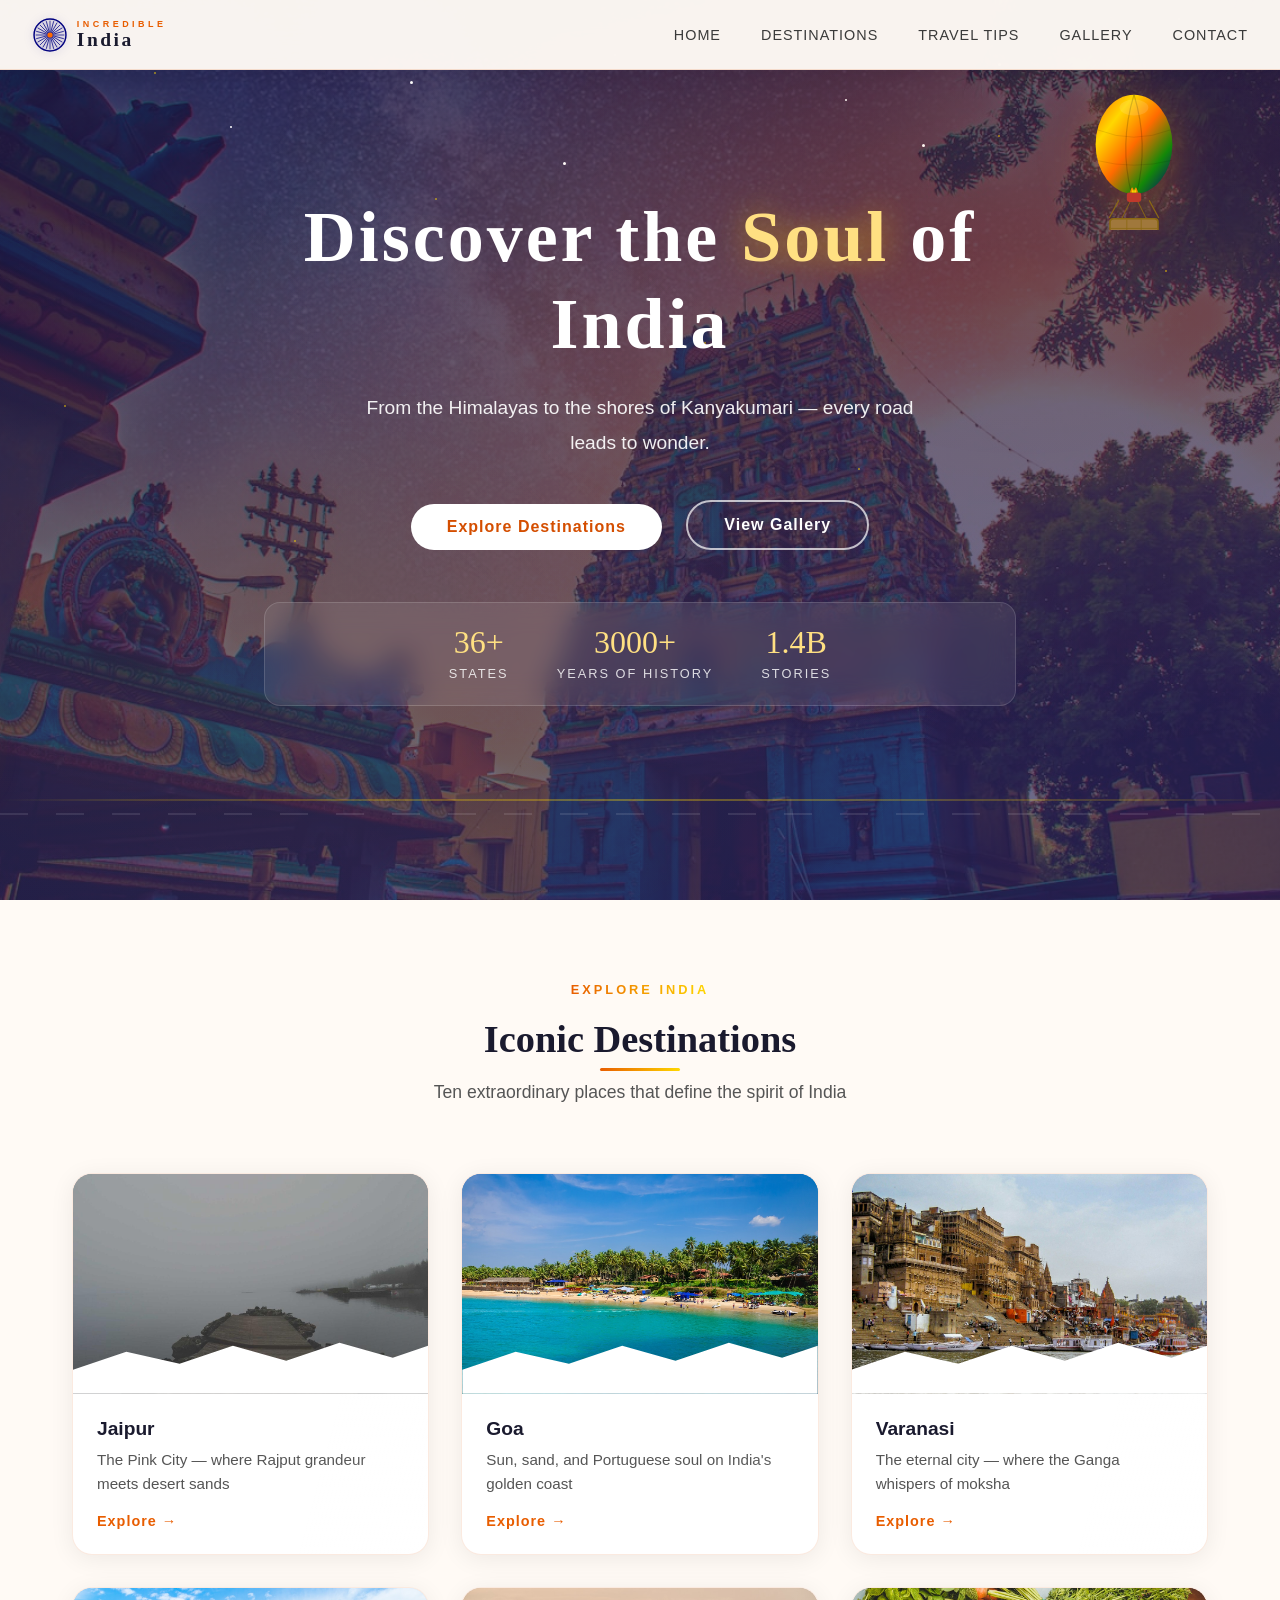
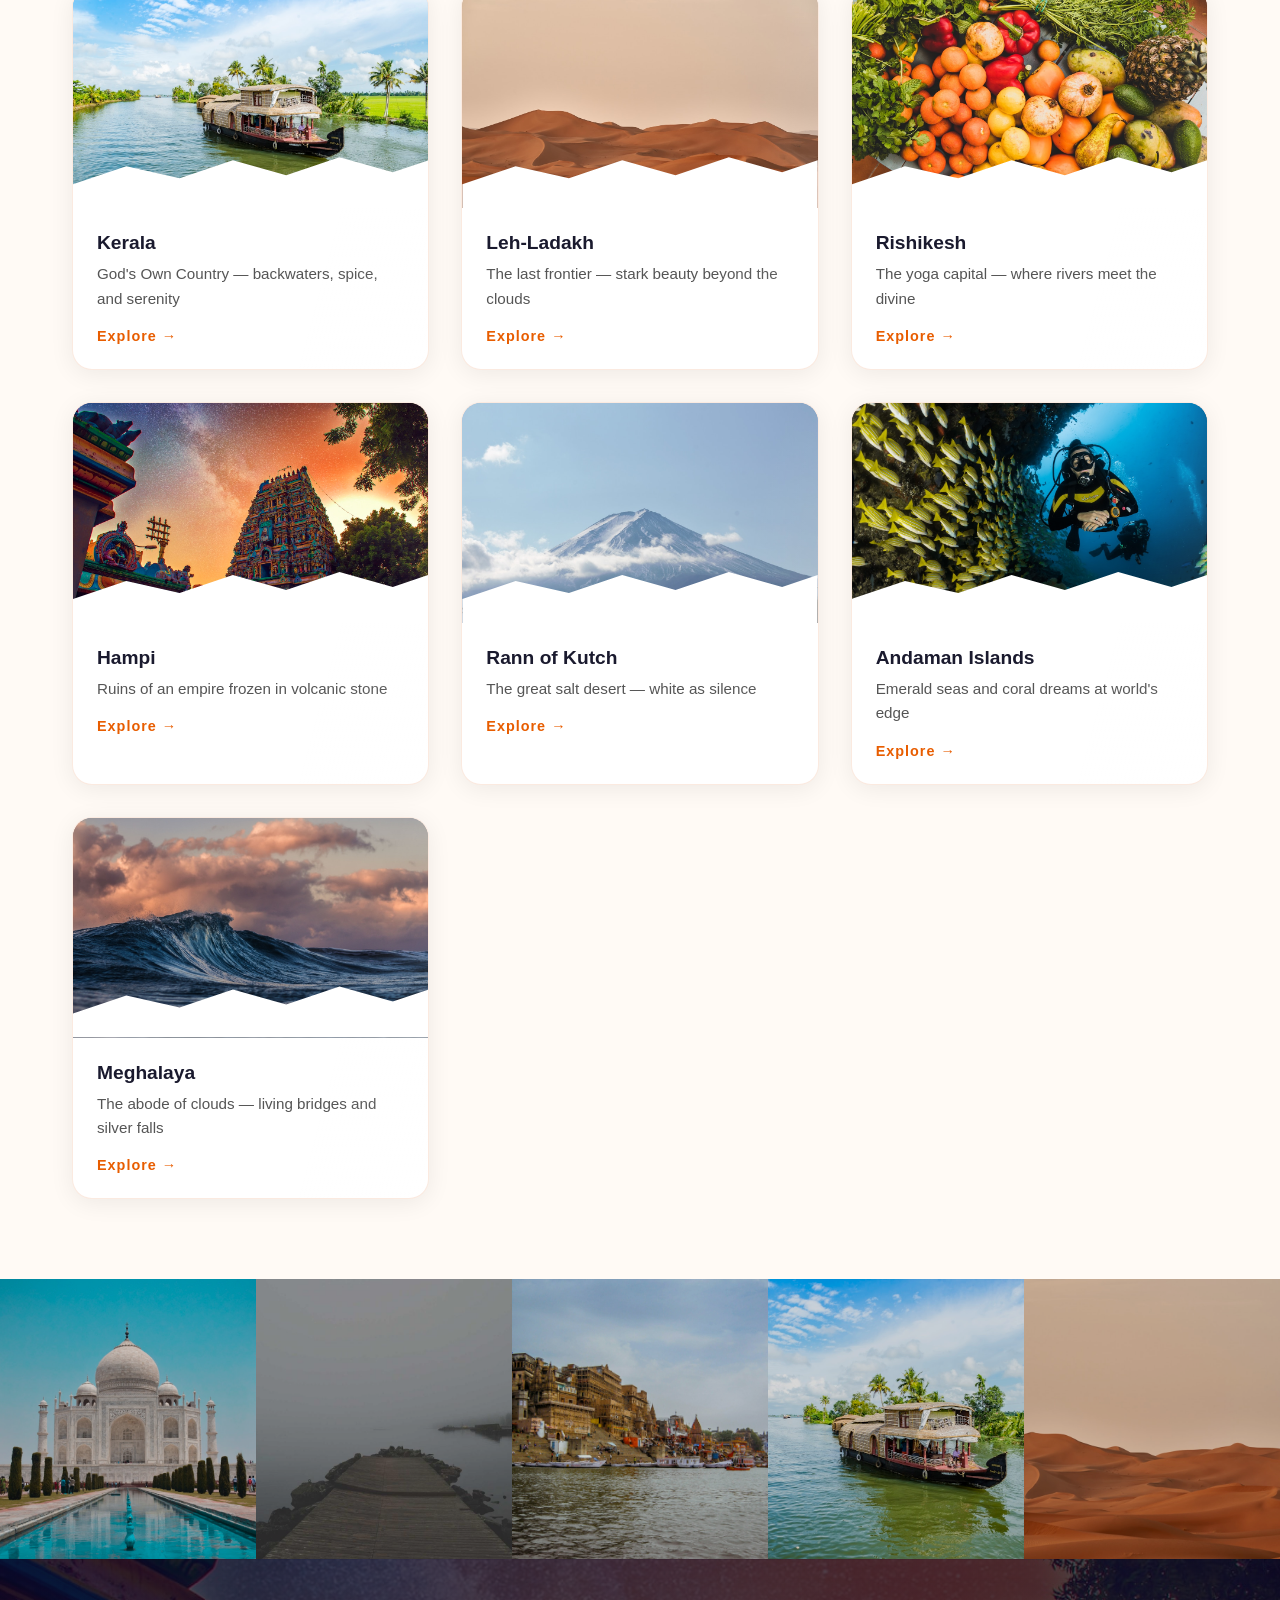
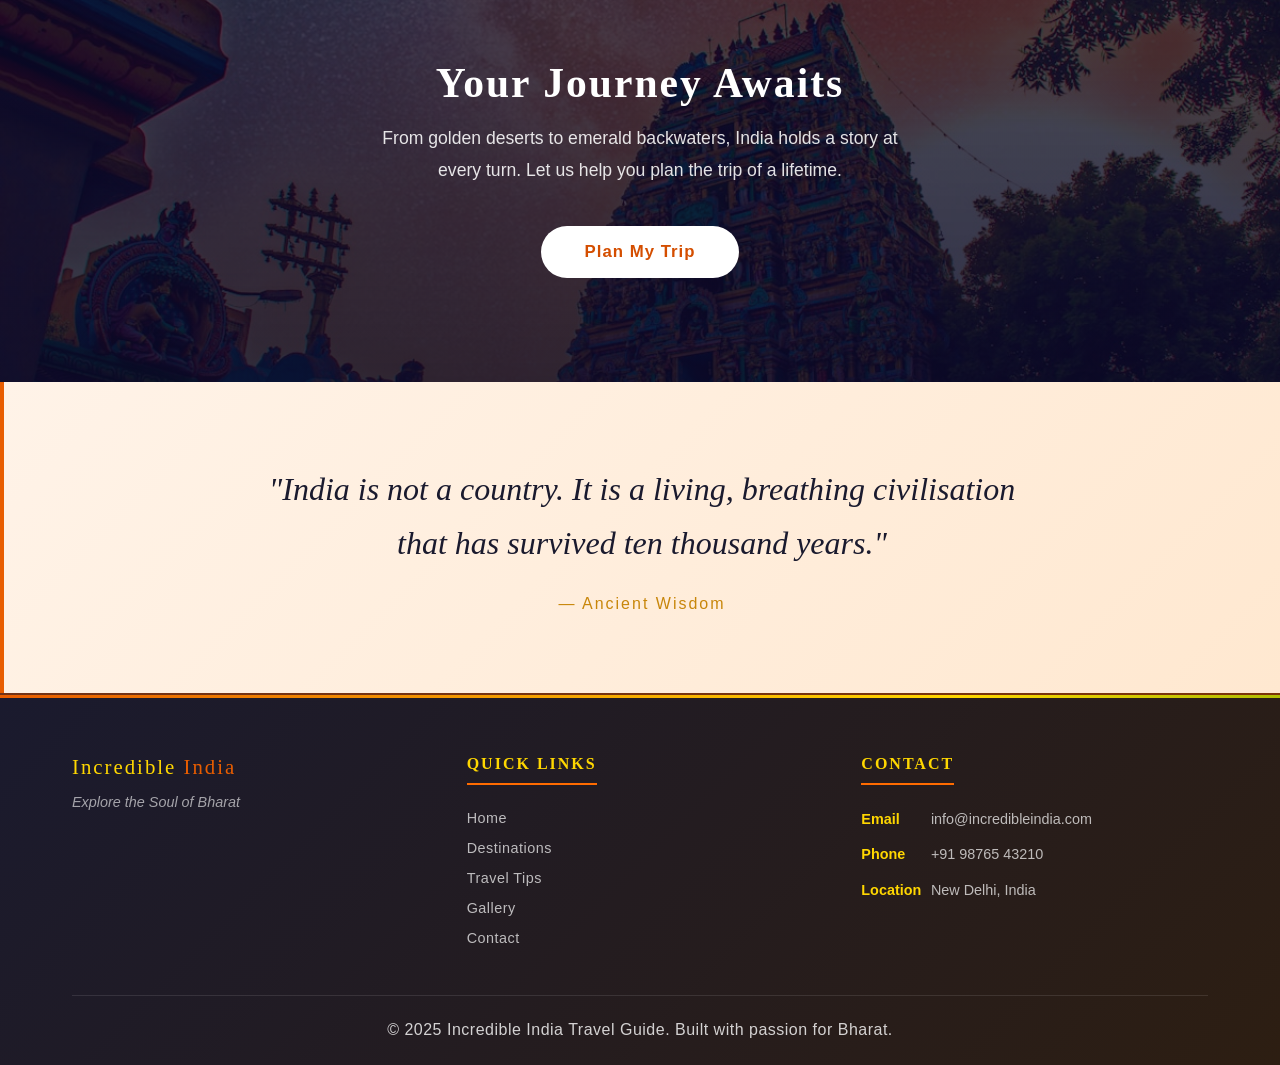
==== commit 1add0801: "Add animations, transitions, gallery images, fix blank grid spots" ====
--- a/index.html
+++ b/index.html
@@ -10,7 +10,7 @@
 <body>
 
 <nav class="navbar">
-  <div class="logo">Incredible <span class="logo-accent">India</span></div>
+  <a href="index.html" class="logo-brand"><svg class="logo-chakra" viewBox="0 0 44 44" xmlns="http://www.w3.org/2000/svg" width="36" height="36" aria-hidden="true"><circle cx="22" cy="22" r="19.5" fill="rgba(0,0,128,0.07)" stroke="#000080" stroke-width="1.8"/><g stroke="#000080" stroke-width="0.85"><line x1="22" y1="4.5" x2="22" y2="19.5" transform="rotate(0 22 22)"/><line x1="22" y1="4.5" x2="22" y2="19.5" transform="rotate(15 22 22)"/><line x1="22" y1="4.5" x2="22" y2="19.5" transform="rotate(30 22 22)"/><line x1="22" y1="4.5" x2="22" y2="19.5" transform="rotate(45 22 22)"/><line x1="22" y1="4.5" x2="22" y2="19.5" transform="rotate(60 22 22)"/><line x1="22" y1="4.5" x2="22" y2="19.5" transform="rotate(75 22 22)"/><line x1="22" y1="4.5" x2="22" y2="19.5" transform="rotate(90 22 22)"/><line x1="22" y1="4.5" x2="22" y2="19.5" transform="rotate(105 22 22)"/><line x1="22" y1="4.5" x2="22" y2="19.5" transform="rotate(120 22 22)"/><line x1="22" y1="4.5" x2="22" y2="19.5" transform="rotate(135 22 22)"/><line x1="22" y1="4.5" x2="22" y2="19.5" transform="rotate(150 22 22)"/><line x1="22" y1="4.5" x2="22" y2="19.5" transform="rotate(165 22 22)"/><line x1="22" y1="4.5" x2="22" y2="19.5" transform="rotate(180 22 22)"/><line x1="22" y1="4.5" x2="22" y2="19.5" transform="rotate(195 22 22)"/><line x1="22" y1="4.5" x2="22" y2="19.5" transform="rotate(210 22 22)"/><line x1="22" y1="4.5" x2="22" y2="19.5" transform="rotate(225 22 22)"/><line x1="22" y1="4.5" x2="22" y2="19.5" transform="rotate(240 22 22)"/><line x1="22" y1="4.5" x2="22" y2="19.5" transform="rotate(255 22 22)"/><line x1="22" y1="4.5" x2="22" y2="19.5" transform="rotate(270 22 22)"/><line x1="22" y1="4.5" x2="22" y2="19.5" transform="rotate(285 22 22)"/><line x1="22" y1="4.5" x2="22" y2="19.5" transform="rotate(300 22 22)"/><line x1="22" y1="4.5" x2="22" y2="19.5" transform="rotate(315 22 22)"/><line x1="22" y1="4.5" x2="22" y2="19.5" transform="rotate(330 22 22)"/><line x1="22" y1="4.5" x2="22" y2="19.5" transform="rotate(345 22 22)"/></g><circle cx="22" cy="22" r="3.2" fill="#FF6B00"/></svg><div class="logo-text-wrap"><span class="logo-top">Incredible</span><span class="logo-main">India</span></div></a>
   <ul class="nav-links">
     <li><a href="index.html">Home</a></li>
     <li><a href="destinations.html">Destinations</a></li>
@@ -460,5 +460,66 @@
   </div>
 </footer>
 
+<script>
+(function(){
+  var io = new IntersectionObserver(function(entries){
+    entries.forEach(function(e){
+      if(e.isIntersecting){
+        e.target.classList.add('in-view');
+        io.unobserve(e.target);
+      }
+    });
+  },{threshold:0.15});
+
+  document.querySelectorAll('.section-header,.quote-section,.footer,.hero-stats,.dest-block,.gp,.tip-card,.photo-strip-item,.cta-section').forEach(function(el){
+    io.observe(el);
+  });
+
+  var srObs = new IntersectionObserver(function(entries){
+    entries.forEach(function(e){
+      if(e.isIntersecting){
+        e.target.classList.add('in-view');
+        srObs.unobserve(e.target);
+      }
+    });
+  },{threshold:0.12});
+
+  document.querySelectorAll('.sr').forEach(function(el){ srObs.observe(el); });
+
+  document.querySelectorAll('.dest-card').forEach(function(card){
+    card.addEventListener('mousemove',function(ev){
+      var r=card.getBoundingClientRect();
+      card.style.setProperty('--mx',((ev.clientX-r.left)/r.width*100)+'%');
+      card.style.setProperty('--my',((ev.clientY-r.top)/r.height*100)+'%');
+    });
+  });
+
+  document.querySelectorAll('.btn').forEach(function(btn){
+    btn.addEventListener('click',function(ev){
+      var r=btn.getBoundingClientRect();
+      var d=document.createElement('span');
+      var s=Math.max(r.width,r.height);
+      d.className='btn-ripple';
+      d.style.cssText='width:'+s+'px;height:'+s+'px;left:'+(ev.clientX-r.left-s/2)+'px;top:'+(ev.clientY-r.top-s/2)+'px;';
+      btn.appendChild(d);
+      setTimeout(function(){d.remove();},700);
+    });
+  });
+
+  var nav=document.querySelector('.navbar');
+  window.addEventListener('scroll',function(){
+    nav.classList.toggle('scrolled',window.scrollY>60);
+  },{passive:true});
+
+  var burger=document.getElementById('burger-btn');
+  var links=document.querySelector('.nav-links');
+  if(burger&&links){
+    burger.addEventListener('click',function(){
+      burger.classList.toggle('burger-active');
+      links.classList.toggle('nav-open');
+    });
+  }
+})();
+</script>
 </body>
 </html>
--- a/css/style.css
+++ b/css/style.css
@@ -1,4 +1,4 @@
-﻿:root {
+:root {
   --saffron: #FF6B00;
   --deep-saffron: #E55A00;
   --india-green: #138808;
@@ -356,7 +356,7 @@
 .hero-bg {
   position: absolute;
   inset: 0;
-  background: linear-gradient(-45deg, #0f0c29, #302b63, #1a0a00, #24243e);
+  background: linear-gradient(-45deg, #0f0c29, #302b63, #0a1628, #24243e);
   background-size: 400% 400%;
   animation: gradientShift 15s ease infinite;
 }
@@ -2728,9 +2728,9 @@
     linear-gradient(-45deg,
       rgba(15, 12, 41, 0.88) 0%,
       rgba(48, 43, 99, 0.82) 35%,
-      rgba(26, 10, 0, 0.85) 65%,
+      rgba(24, 24, 62, 0.85) 65%,
       rgba(36, 36, 62, 0.88) 100%),
-    url('../images/rajasthan.jpg');
+    url('../images/hampi.jpg');
   background-size: 400% 400%, cover;
   background-position: 0% 50%, center;
   animation: gradientShift 15s ease infinite;
@@ -2738,8 +2738,8 @@
 
 .page-hero .hero-bg {
   background-image:
-    linear-gradient(180deg, rgba(255, 107, 0, 0.72) 0%, rgba(200, 60, 0, 0.85) 100%),
-    url('../images/hero-india.jpg');
+    linear-gradient(180deg, rgba(10, 10, 40, 0.60) 0%, rgba(10, 10, 40, 0.72) 100%),
+    url('../images/varanasi.jpg');
   background-size: cover;
   background-position: center;
   animation: none;
@@ -2800,10 +2800,10 @@
 .hero-bg {
   background-image:
     linear-gradient(160deg,
-      rgba(220, 55, 0, 0.78) 0%,
-      rgba(255, 120, 0, 0.65) 45%,
-      rgba(180, 10, 10, 0.78) 100%),
-    url('../images/rajasthan.jpg') !important;
+      rgba(15, 12, 41, 0.80) 0%,
+      rgba(48, 43, 99, 0.70) 45%,
+      rgba(24, 24, 62, 0.80) 100%),
+    url('../images/hampi.jpg') !important;
   background-size: 400% 400%, cover !important;
   background-position: 0% 50%, center top !important;
   animation: gradientShift 15s ease infinite !important;
@@ -3364,7 +3364,7 @@
   position: absolute;
   inset: 0;
   background-image:
-    linear-gradient(180deg, rgba(220, 55, 0, 0.82) 0%, rgba(180, 10, 10, 0.88) 100%),
+    linear-gradient(180deg, rgba(10, 10, 40, 0.72) 0%, rgba(10, 10, 40, 0.85) 100%),
     url('../images/hampi.jpg');
   background-size: cover;
   background-position: center;
@@ -3398,27 +3398,7 @@
   padding: 16px 44px;
 }
 
-.hero-bg {
-  background-image:
-    linear-gradient(160deg,
-      rgba(140, 40, 0, 0.72) 0%,
-      rgba(220, 100, 0, 0.60) 50%,
-      rgba(100, 10, 0, 0.78) 100%),
-    url('../images/hampi.jpg') !important;
-  background-size: cover, cover !important;
-  background-position: center, center !important;
-  animation: heroZoom 22s ease-in-out infinite alternate !important;
-}
-
-@keyframes heroZoom {
-  from {
-    transform: scale(1.00);
-  }
-
-  to {
-    transform: scale(1.08);
-  }
-}
+
 
 .card-art {
   position: relative;
@@ -3448,6 +3428,7 @@
   display: grid;
   grid-template-columns: repeat(4, 1fr);
   grid-auto-rows: 260px;
+  grid-auto-flow: dense;
   gap: 5px;
   margin-top: 2rem;
 }
@@ -3863,11 +3844,7 @@
   background-position: center !important;
 }
 
-.hero-bg {
-  background-image:
-    linear-gradient(160deg, rgba(140, 40, 0, 0.72) 0%, rgba(220, 100, 0, 0.60) 50%, rgba(100, 10, 0, 0.78) 100%),
-    url('../images/hampi.jpg') !important;
-}
+
 
 .section-header,
 .dest-card,
@@ -4542,4 +4519,932 @@
   .shooting-star {
     display: none;
   }
+}
+
+.logo-brand {
+  display: flex;
+  align-items: center;
+  gap: 0.55rem;
+  text-decoration: none;
+  cursor: pointer;
+  user-select: none;
+  flex-shrink: 0;
+}
+
+.logo-chakra {
+  flex-shrink: 0;
+  animation: logoChakraSpin 35s linear infinite;
+  filter: drop-shadow(0 1px 5px rgba(0,0,128,0.20));
+  transition: filter 0.3s ease;
+}
+
+.logo-brand:hover .logo-chakra {
+  animation-duration: 6s;
+  filter: drop-shadow(0 2px 8px rgba(255,107,0,0.35));
+}
+
+@keyframes logoChakraSpin {
+  from { transform: rotate(0deg); }
+  to   { transform: rotate(360deg); }
+}
+
+.logo-text-wrap {
+  display: flex;
+  flex-direction: column;
+  line-height: 1;
+  gap: 1px;
+}
+
+.logo-top {
+  font-family: 'Poppins', sans-serif;
+  font-size: 0.56rem;
+  letter-spacing: 3.5px;
+  text-transform: uppercase;
+  color: #E85D00 !important;
+  font-weight: 700;
+}
+
+.logo-main {
+  font-family: 'Cinzel', serif;
+  font-size: 1.22rem;
+  color: #1A1A2E !important;
+  letter-spacing: 2.5px;
+  font-weight: 700;
+  line-height: 1;
+}
+
+.logo-brand:hover .logo-main {
+  color: #000080 !important;
+}
+
+.will-reveal {
+  opacity: 0;
+  transform: translateY(32px);
+  transition: opacity 0.75s cubic-bezier(0.22, 1, 0.36, 1),
+              transform 0.75s cubic-bezier(0.22, 1, 0.36, 1);
+}
+
+.will-reveal.is-visible {
+  opacity: 1;
+  transform: none;
+}
+
+.navbar {
+  transition: height 0.35s ease, box-shadow 0.35s ease, background 0.35s ease;
+}
+
+.navbar.scrolled {
+  height: 56px !important;
+  box-shadow: 0 6px 30px rgba(0,0,0,0.14) !important;
+}
+
+.btn-ripple {
+  position: absolute;
+  border-radius: 50%;
+  background: rgba(255,255,255,0.28);
+  transform: scale(0);
+  animation: rippleWave 0.65s linear;
+  pointer-events: none;
+}
+
+@keyframes rippleWave {
+  to {
+    transform: scale(5);
+    opacity: 0;
+  }
+}
+
+.photo-strip-item {
+  transition: transform 0.4s cubic-bezier(0.34, 1.56, 0.64, 1),
+              box-shadow 0.4s ease,
+              filter 0.4s ease !important;
+  position: relative;
+  z-index: 1;
+}
+
+.photo-strip-item:hover {
+  transform: translateY(-12px) scale(1.06) !important;
+  box-shadow: 0 28px 60px rgba(0,0,0,0.3) !important;
+  filter: brightness(1.1) !important;
+  z-index: 2;
+}
+
+.tip-card {
+  transition: transform 0.4s cubic-bezier(0.34, 1.56, 0.64, 1),
+              box-shadow 0.4s ease,
+              border-color 0.4s ease !important;
+}
+
+.tip-card:hover {
+  transform: translateY(-10px) !important;
+  box-shadow: 0 24px 56px rgba(232,93,0,0.18) !important;
+}
+
+.info-block {
+  transition: transform 0.35s ease, box-shadow 0.35s ease !important;
+  border-radius: 10px;
+}
+
+.info-block:hover {
+  transform: translateX(8px) !important;
+  box-shadow: 0 8px 24px rgba(232,93,0,0.12) !important;
+}
+
+.footer-col {
+  transition: transform 0.35s ease;
+}
+
+.footer-links a {
+  transition: color 0.3s ease, padding-left 0.3s ease, letter-spacing 0.3s ease !important;
+}
+
+.footer-links a:hover {
+  letter-spacing: 0.8px !important;
+}
+
+.nav-links a {
+  transition: color 0.25s ease, letter-spacing 0.25s ease !important;
+}
+
+.nav-links a:hover {
+  letter-spacing: 1.2px !important;
+}
+
+.card-link {
+  transition: color 0.3s ease, gap 0.3s ease, letter-spacing 0.3s ease !important;
+}
+
+.card-link:hover {
+  letter-spacing: 1px !important;
+}
+
+.dest-tag {
+  transition: background 0.3s ease, transform 0.3s ease !important;
+}
+
+.dest-tag:hover {
+  transform: scale(1.04) !important;
+}
+
+.logo-brand {
+  transition: opacity 0.3s ease;
+}
+
+.logo-brand:hover {
+  opacity: 0.88;
+}
+
+.social-pill {
+  transition: transform 0.3s cubic-bezier(0.34, 1.56, 0.64, 1),
+              box-shadow 0.3s ease !important;
+}
+
+.social-pill:hover {
+  transform: translateY(-3px) scale(1.06) !important;
+  box-shadow: 0 8px 20px rgba(232,93,0,0.2) !important;
+}
+
+.gp {
+  transition: transform 0.4s ease !important;
+}
+
+.section-header h2 {
+  transition: letter-spacing 0.4s ease;
+}
+
+@keyframes fadeSlideUp {
+  from {
+    opacity: 0;
+    transform: translateY(24px);
+  }
+  to {
+    opacity: 1;
+    transform: none;
+  }
+}
+
+@keyframes fadeSlideLeft {
+  from {
+    opacity: 0;
+    transform: translateX(-28px);
+  }
+  to {
+    opacity: 1;
+    transform: none;
+  }
+}
+
+@keyframes fadeSlideRight {
+  from {
+    opacity: 0;
+    transform: translateX(28px);
+  }
+  to {
+    opacity: 1;
+    transform: none;
+  }
+}
+
+@keyframes scaleIn {
+  from {
+    opacity: 0;
+    transform: scale(0.90);
+  }
+  to {
+    opacity: 1;
+    transform: scale(1);
+  }
+}
+
+@media (prefers-reduced-motion: reduce) {
+  .will-reveal {
+    opacity: 1;
+    transform: none;
+    transition: none;
+  }
+  .logo-chakra {
+    animation: none;
+  }
+  .photo-strip-item,
+  .tip-card,
+  .dest-card {
+    transition: none !important;
+  }
+}
+
+.sr {
+  opacity: 0;
+  transition: opacity 0.75s cubic-bezier(0.22,1,0.36,1),
+              transform 0.75s cubic-bezier(0.22,1,0.36,1);
+}
+
+.sr.sr-up     { transform: translateY(40px); }
+.sr.sr-down   { transform: translateY(-40px); }
+.sr.sr-left   { transform: translateX(-48px); }
+.sr.sr-right  { transform: translateX(48px); }
+.sr.sr-scale  { transform: scale(0.88); }
+.sr.sr-rotate { transform: rotate(-4deg) scale(0.92); }
+
+.sr.sr-d1 { transition-delay: 0.08s; }
+.sr.sr-d2 { transition-delay: 0.16s; }
+.sr.sr-d3 { transition-delay: 0.24s; }
+.sr.sr-d4 { transition-delay: 0.32s; }
+.sr.sr-d5 { transition-delay: 0.40s; }
+.sr.sr-d6 { transition-delay: 0.48s; }
+.sr.sr-d7 { transition-delay: 0.56s; }
+.sr.sr-d8 { transition-delay: 0.64s; }
+.sr.sr-d9 { transition-delay: 0.72s; }
+.sr.sr-d10{ transition-delay: 0.80s; }
+
+.sr.in-view {
+  opacity: 1;
+  transform: none;
+}
+
+@keyframes pageEnter {
+  from { opacity: 0; transform: translateY(18px); }
+  to   { opacity: 1; transform: none; }
+}
+
+body {
+  animation: pageEnter 0.55s cubic-bezier(0.22,1,0.36,1) both;
+}
+
+@keyframes navSlideDown {
+  from { opacity: 0; transform: translateY(-100%); }
+  to   { opacity: 1; transform: translateY(0); }
+}
+
+.navbar {
+  animation: navSlideDown 0.55s cubic-bezier(0.22,1,0.36,1) both;
+}
+
+.nav-links li {
+  animation: fadeSlideUp 0.5s cubic-bezier(0.22,1,0.36,1) both;
+}
+.nav-links li:nth-child(1) { animation-delay: 0.08s; }
+.nav-links li:nth-child(2) { animation-delay: 0.14s; }
+.nav-links li:nth-child(3) { animation-delay: 0.20s; }
+.nav-links li:nth-child(4) { animation-delay: 0.26s; }
+.nav-links li:nth-child(5) { animation-delay: 0.32s; }
+
+.navbar.scrolled .logo-chakra {
+  filter: drop-shadow(0 2px 10px rgba(255,107,0,0.45));
+}
+
+.logo-brand:hover .logo-top {
+  letter-spacing: 5px;
+  transition: letter-spacing 0.4s ease;
+}
+
+@keyframes underlineGrow {
+  from { width: 0; }
+  to   { width: 100%; }
+}
+
+.nav-links a:hover::after {
+  animation: underlineGrow 0.3s ease forwards;
+  width: 100%;
+}
+
+@keyframes pulseRing {
+  0%   { transform: scale(1);   opacity: 0.7; }
+  70%  { transform: scale(1.9); opacity: 0; }
+  100% { transform: scale(1.9); opacity: 0; }
+}
+
+.btn-primary::after {
+  content: '';
+  position: absolute;
+  inset: 0;
+  border-radius: inherit;
+  border: 2px solid rgba(255,255,255,0.35);
+  opacity: 0;
+  transition: opacity 0.3s ease;
+  pointer-events: none;
+}
+
+.btn-primary:hover::after {
+  opacity: 1;
+  animation: pulseRing 1s cubic-bezier(0.215,0.61,0.355,1) infinite;
+}
+
+@keyframes shimmerSlide {
+  0%   { background-position: -200% center; }
+  100% { background-position:  200% center; }
+}
+
+.section-tag {
+  background: linear-gradient(90deg, #E85D00 0%, #FFD700 50%, #E85D00 100%);
+  background-size: 200% auto;
+  -webkit-background-clip: text;
+  -webkit-text-fill-color: transparent;
+  background-clip: text;
+  animation: shimmerSlide 4s linear infinite;
+  border-bottom: none;
+  font-weight: 700;
+}
+
+.section-header h2 {
+  position: relative;
+}
+
+.section-header h2::after {
+  content: '';
+  position: absolute;
+  left: 50%;
+  bottom: -10px;
+  transform: translateX(-50%);
+  width: 0;
+  height: 3px;
+  background: linear-gradient(90deg, #E85D00, #FFD700);
+  border-radius: 3px;
+  transition: width 0.9s cubic-bezier(0.22,1,0.36,1);
+}
+
+.section-header.in-view h2::after,
+.section-header h2.line-grow::after {
+  width: 80px;
+}
+
+.dest-card {
+  position: relative;
+}
+
+.dest-card::before {
+  content: '';
+  position: absolute;
+  inset: 0;
+  border-radius: 20px;
+  background: radial-gradient(circle at var(--mx,50%) var(--my,50%),
+    rgba(232,93,0,0.12) 0%,
+    transparent 65%);
+  opacity: 0;
+  transition: opacity 0.4s ease;
+  pointer-events: none;
+  z-index: 0;
+}
+
+.dest-card:hover::before {
+  opacity: 1;
+}
+
+.card-art img {
+  transition: transform 0.65s cubic-bezier(0.22,1,0.36,1),
+              filter 0.65s ease !important;
+}
+
+.dest-card:hover .card-art img {
+  transform: scale(1.09) !important;
+  filter: brightness(1.05) saturate(1.15) !important;
+}
+
+.card-info h3 {
+  transition: color 0.3s ease, letter-spacing 0.3s ease;
+}
+
+.dest-card:hover .card-info h3 {
+  letter-spacing: 0.5px;
+  color: #E85D00 !important;
+}
+
+.card-link span {
+  transition: transform 0.35s cubic-bezier(0.34,1.56,0.64,1);
+}
+
+.card-link:hover span {
+  transform: translateX(8px) !important;
+}
+
+@keyframes destBlockRevealLeft {
+  from { opacity: 0; transform: translateX(-50px); }
+  to   { opacity: 1; transform: none; }
+}
+
+@keyframes destBlockRevealRight {
+  from { opacity: 0; transform: translateX(50px); }
+  to   { opacity: 1; transform: none; }
+}
+
+.dest-block.in-view .dest-visual {
+  animation: destBlockRevealLeft 0.8s cubic-bezier(0.22,1,0.36,1) both;
+}
+
+.dest-block--reverse.in-view .dest-visual {
+  animation: destBlockRevealRight 0.8s cubic-bezier(0.22,1,0.36,1) both;
+}
+
+.dest-block.in-view .dest-details {
+  animation: destBlockRevealRight 0.8s cubic-bezier(0.22,1,0.36,1) 0.12s both;
+}
+
+.dest-block--reverse.in-view .dest-details {
+  animation: destBlockRevealLeft 0.8s cubic-bezier(0.22,1,0.36,1) 0.12s both;
+}
+
+.dest-visual {
+  transition: box-shadow 0.4s ease;
+  overflow: hidden;
+}
+
+.dest-visual:hover {
+  box-shadow: 0 32px 72px rgba(0,0,0,0.35) !important;
+}
+
+.dest-visual::before {
+  content: '';
+  position: absolute;
+  inset: 0;
+  background: linear-gradient(to bottom,
+    transparent 50%,
+    rgba(0,0,0,0.5) 100%);
+  z-index: 1;
+  transition: opacity 0.4s ease;
+}
+
+.dest-city-name {
+  transition: letter-spacing 0.4s ease, opacity 0.4s ease !important;
+}
+
+.dest-visual:hover .dest-city-name {
+  letter-spacing: 8px !important;
+  opacity: 1 !important;
+}
+
+.dest-tag {
+  animation: fadeSlideUp 0.5s ease both;
+  animation-play-state: paused;
+}
+
+.dest-block.in-view .dest-tag {
+  animation-play-state: running;
+}
+
+.dest-meta {
+  opacity: 0;
+  transform: translateY(16px);
+  transition: opacity 0.6s ease 0.3s, transform 0.6s ease 0.3s;
+}
+
+.dest-block.in-view .dest-meta {
+  opacity: 1;
+  transform: none;
+}
+
+.meta-item {
+  transition: transform 0.35s cubic-bezier(0.34,1.56,0.64,1),
+              box-shadow 0.35s ease;
+}
+
+.meta-item:hover {
+  transform: translateY(-4px) scale(1.03);
+  box-shadow: 0 8px 24px rgba(232,93,0,0.15);
+}
+
+.dest-attractions li {
+  transition: padding-left 0.3s ease, color 0.3s ease;
+}
+
+.dest-attractions li:hover {
+  padding-left: 2rem !important;
+  color: #C04A00 !important;
+}
+
+.food-tags span {
+  transition: transform 0.3s cubic-bezier(0.34,1.56,0.64,1),
+              box-shadow 0.3s ease,
+              background 0.3s ease !important;
+}
+
+.food-tags span:hover {
+  transform: translateY(-3px) scale(1.07);
+  box-shadow: 0 6px 18px rgba(232,93,0,0.22);
+  background: #FFD0A0 !important;
+}
+
+.dest-story {
+  transition: border-left-width 0.4s ease, padding-left 0.4s ease;
+}
+
+.dest-story:hover {
+  border-left-width: 5px !important;
+  padding-left: 1.3rem !important;
+}
+
+.tip-card {
+  position: relative;
+  overflow: hidden;
+}
+
+.tip-card::after {
+  content: '';
+  position: absolute;
+  top: 0;
+  left: -100%;
+  width: 60%;
+  height: 100%;
+  background: linear-gradient(
+    105deg,
+    transparent 0%,
+    rgba(232,93,0,0.07) 50%,
+    transparent 100%
+  );
+  transition: left 0.6s ease;
+  pointer-events: none;
+}
+
+.tip-card:hover::after {
+  left: 150%;
+}
+
+.tip-icon-wrap {
+  transition: transform 0.4s cubic-bezier(0.34,1.56,0.64,1),
+              background 0.3s ease !important;
+}
+
+.tip-card:hover .tip-icon-wrap {
+  transform: rotate(-8deg) scale(1.12);
+  background: rgba(232,93,0,0.16) !important;
+}
+
+.tip-icon {
+  transition: stroke 0.3s ease;
+}
+
+.tip-card:hover .tip-icon {
+  stroke: #C04A00 !important;
+}
+
+.tip-list li {
+  transition: padding-left 0.3s ease, color 0.3s ease,
+              border-bottom-color 0.3s ease !important;
+}
+
+.tip-list li:hover {
+  padding-left: 1.8rem !important;
+  color: #C04A00 !important;
+}
+
+.tip-list li::before {
+  transition: transform 0.3s ease;
+}
+
+.tip-list li:hover::before {
+  transform: translateX(3px);
+}
+
+@keyframes galleryItemReveal {
+  from { opacity: 0; transform: scale(0.92) translateY(20px); }
+  to   { opacity: 1; transform: scale(1) translateY(0); }
+}
+
+.gp {
+  transition: transform 0.45s cubic-bezier(0.34,1.56,0.64,1),
+              box-shadow 0.45s ease !important;
+}
+
+.gp:hover {
+  transform: scale(1.03) translateY(-6px) !important;
+  box-shadow: 0 24px 56px rgba(0,0,0,0.28) !important;
+  z-index: 2;
+}
+
+.gp img {
+  transition: transform 0.6s cubic-bezier(0.22,1,0.36,1),
+              filter 0.6s ease !important;
+}
+
+.gp:hover img {
+  transform: scale(1.1) !important;
+  filter: brightness(1.05) saturate(1.3) !important;
+}
+
+.gp-caption {
+  transition: transform 0.45s cubic-bezier(0.22,1,0.36,1),
+              opacity 0.45s ease !important;
+}
+
+.gp-caption h4 {
+  transition: letter-spacing 0.4s ease;
+}
+
+.gp:hover .gp-caption h4 {
+  letter-spacing: 1px;
+}
+
+.photo-strip-item:hover img {
+  transform: scale(1.1) !important;
+  filter: brightness(1.05) saturate(1.3) !important;
+}
+
+.strip-label {
+  transition: transform 0.4s cubic-bezier(0.22,1,0.36,1),
+              letter-spacing 0.4s ease !important;
+}
+
+.photo-strip-item:hover .strip-label {
+  letter-spacing: 1.5px;
+}
+
+@keyframes ctaPulse {
+  0%,100% { opacity: 0.6; transform: scale(1); }
+  50%      { opacity: 1;   transform: scale(1.04); }
+}
+
+.cta-section .cta-bg {
+  animation: ctaPulse 12s ease-in-out infinite;
+  will-change: transform, opacity;
+}
+
+.cta-section h2 {
+  animation: heroFadeUp 0.9s ease 0.15s both;
+}
+
+.cta-section p {
+  animation: heroFadeUp 0.9s ease 0.35s both;
+}
+
+.cta-section .btn {
+  animation: heroFadeUp 0.9s ease 0.55s both;
+}
+
+@keyframes quoteReveal {
+  from { opacity: 0; transform: translateY(30px) skewY(2deg); }
+  to   { opacity: 1; transform: none; }
+}
+
+.quote-section blockquote {
+  animation: none;
+}
+
+.quote-section.in-view blockquote {
+  animation: quoteReveal 1s cubic-bezier(0.22,1,0.36,1) both;
+}
+
+.quote-section cite {
+  opacity: 0;
+  transform: translateY(12px);
+  transition: opacity 0.6s ease 0.5s, transform 0.6s ease 0.5s;
+}
+
+.quote-section.in-view cite {
+  opacity: 1;
+  transform: none;
+}
+
+.footer {
+  position: relative;
+  overflow: hidden;
+}
+
+.footer::before {
+  content: '';
+  position: absolute;
+  top: 0;
+  left: 0;
+  right: 0;
+  height: 3px;
+  background: linear-gradient(90deg, #E85D00, #FFD700, #138808, #000080, #E85D00);
+  background-size: 300% 100%;
+  animation: shimmerSlide 6s linear infinite;
+}
+
+.footer-col {
+  opacity: 0;
+  transform: translateY(24px);
+  transition: opacity 0.65s ease, transform 0.65s ease;
+}
+
+.footer.in-view .footer-col:nth-child(1) { opacity:1; transform:none; transition-delay:0.1s; }
+.footer.in-view .footer-col:nth-child(2) { opacity:1; transform:none; transition-delay:0.22s; }
+.footer.in-view .footer-col:nth-child(3) { opacity:1; transform:none; transition-delay:0.34s; }
+
+.footer-logo {
+  transition: letter-spacing 0.4s ease;
+}
+
+.footer-logo:hover {
+  letter-spacing: 3px;
+}
+
+.footer-links a {
+  position: relative;
+  display: inline-block;
+}
+
+.footer-links a::before {
+  content: '';
+  position: absolute;
+  left: 0;
+  bottom: -2px;
+  width: 0;
+  height: 1px;
+  background: #E85D00;
+  transition: width 0.35s ease;
+}
+
+.footer-links a:hover::before {
+  width: 100%;
+}
+
+.contact-form-wrap {
+  transition: box-shadow 0.4s ease, transform 0.4s ease;
+}
+
+.contact-form-wrap:focus-within {
+  box-shadow: 0 20px 60px rgba(232,93,0,0.14);
+  transform: translateY(-4px);
+}
+
+.form-group input,
+.form-group textarea {
+  transition: border-bottom-color 0.35s ease,
+              background 0.35s ease !important;
+}
+
+.form-group input:focus,
+.form-group textarea:focus {
+  background: rgba(232,93,0,0.03) !important;
+}
+
+.form-group label {
+  transition: color 0.3s ease, letter-spacing 0.3s ease !important;
+}
+
+.form-group:focus-within label {
+  color: #E85D00 !important;
+  letter-spacing: 1.5px;
+}
+
+.btn-submit {
+  transition: transform 0.4s cubic-bezier(0.34,1.56,0.64,1),
+              box-shadow 0.4s ease !important;
+}
+
+.btn-submit:hover {
+  transform: translateY(-5px) scale(1.02) !important;
+  box-shadow: 0 20px 50px rgba(232,93,0,0.4) !important;
+}
+
+.info-icon {
+  transition: transform 0.4s cubic-bezier(0.34,1.56,0.64,1),
+              background 0.3s ease !important;
+}
+
+.info-block:hover .info-icon {
+  transform: rotate(-10deg) scale(1.15);
+  background: rgba(232,93,0,0.18) !important;
+}
+
+.info-block h4 {
+  transition: color 0.3s ease, letter-spacing 0.3s ease;
+}
+
+.info-block:hover h4 {
+  color: #E85D00 !important;
+  letter-spacing: 0.5px;
+}
+
+.page-hero-content h1 {
+  animation: heroFadeUp 0.9s cubic-bezier(0.22,1,0.36,1) 0.25s both;
+}
+
+.page-hero-content p {
+  animation: heroFadeUp 0.9s cubic-bezier(0.22,1,0.36,1) 0.45s both;
+}
+
+.page-anim-balloon {
+  filter: drop-shadow(0 10px 28px rgba(71,118,230,0.35));
+}
+
+.page-anim-suitcase {
+  filter: drop-shadow(0 8px 20px rgba(17,153,142,0.35));
+}
+
+.stars-layer .star:nth-child(odd) {
+  animation-direction: alternate;
+}
+
+.hero-content .btn-primary {
+  position: relative;
+}
+
+@keyframes btnEntrancePrimary {
+  from { opacity: 0; transform: translateX(-20px); }
+  to   { opacity: 1; transform: none; }
+}
+
+@keyframes btnEntranceOutline {
+  from { opacity: 0; transform: translateX(20px); }
+  to   { opacity: 1; transform: none; }
+}
+
+.hero-buttons .btn-primary {
+  animation: btnEntrancePrimary 0.7s ease 0.85s both;
+}
+
+.hero-buttons .btn-outline {
+  animation: btnEntranceOutline 0.7s ease 0.95s both;
+}
+
+.stat-item {
+  transition: transform 0.4s cubic-bezier(0.34,1.56,0.64,1);
+}
+
+.stat-item:hover {
+  transform: translateY(-6px) scale(1.05);
+}
+
+.stat-number {
+  transition: color 0.3s ease, text-shadow 0.3s ease;
+}
+
+.stat-item:hover .stat-number {
+  text-shadow: 0 0 20px rgba(255,224,130,0.6);
+}
+
+@keyframes countUp {
+  from { opacity: 0; transform: translateY(10px); }
+  to   { opacity: 1; transform: none; }
+}
+
+.hero-stats.in-view .stat-item {
+  animation: countUp 0.6s ease both;
+}
+
+.hero-stats.in-view .stat-item:nth-child(1) { animation-delay: 0.1s; }
+.hero-stats.in-view .stat-item:nth-child(2) { animation-delay: 0.22s; }
+.hero-stats.in-view .stat-item:nth-child(3) { animation-delay: 0.34s; }
+
+.burger span {
+  transition: transform 0.35s cubic-bezier(0.34,1.56,0.64,1),
+              opacity 0.3s ease,
+              background 0.3s ease !important;
+}
+
+.burger:hover span {
+  background: #E85D00 !important;
+}
+
+.burger:hover span:nth-child(1) {
+  transform: translateX(4px);
+}
+
+.burger:hover span:nth-child(3) {
+  transform: translateX(-4px);
+}
+
+@media (prefers-reduced-motion: reduce) {
+  .sr,
+  .dest-col,
+  .tip-card,
+  .gp,
+  .footer-col,
+  .dest-meta,
+  .quote-section cite {
+    opacity: 1 !important;
+    transform: none !important;
+    transition: none !important;
+    animation: none !important;
+  }
 }
